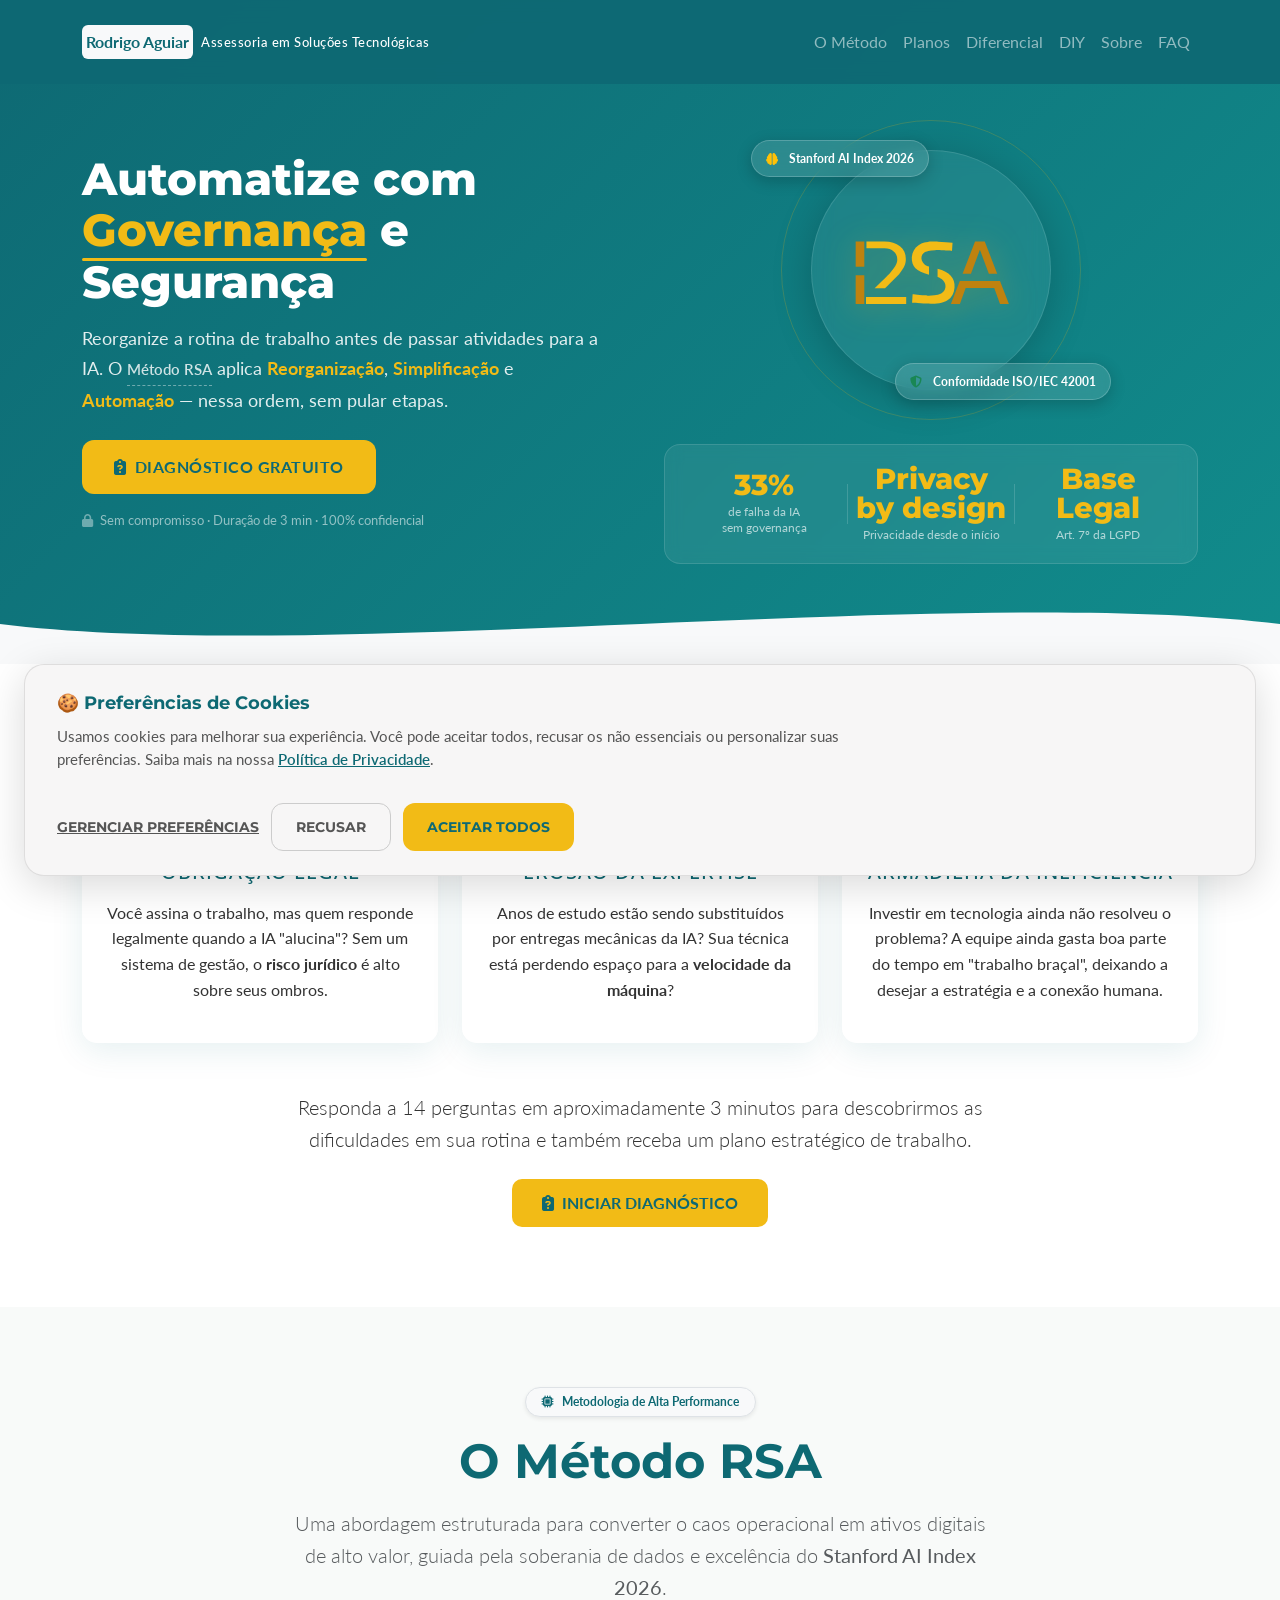
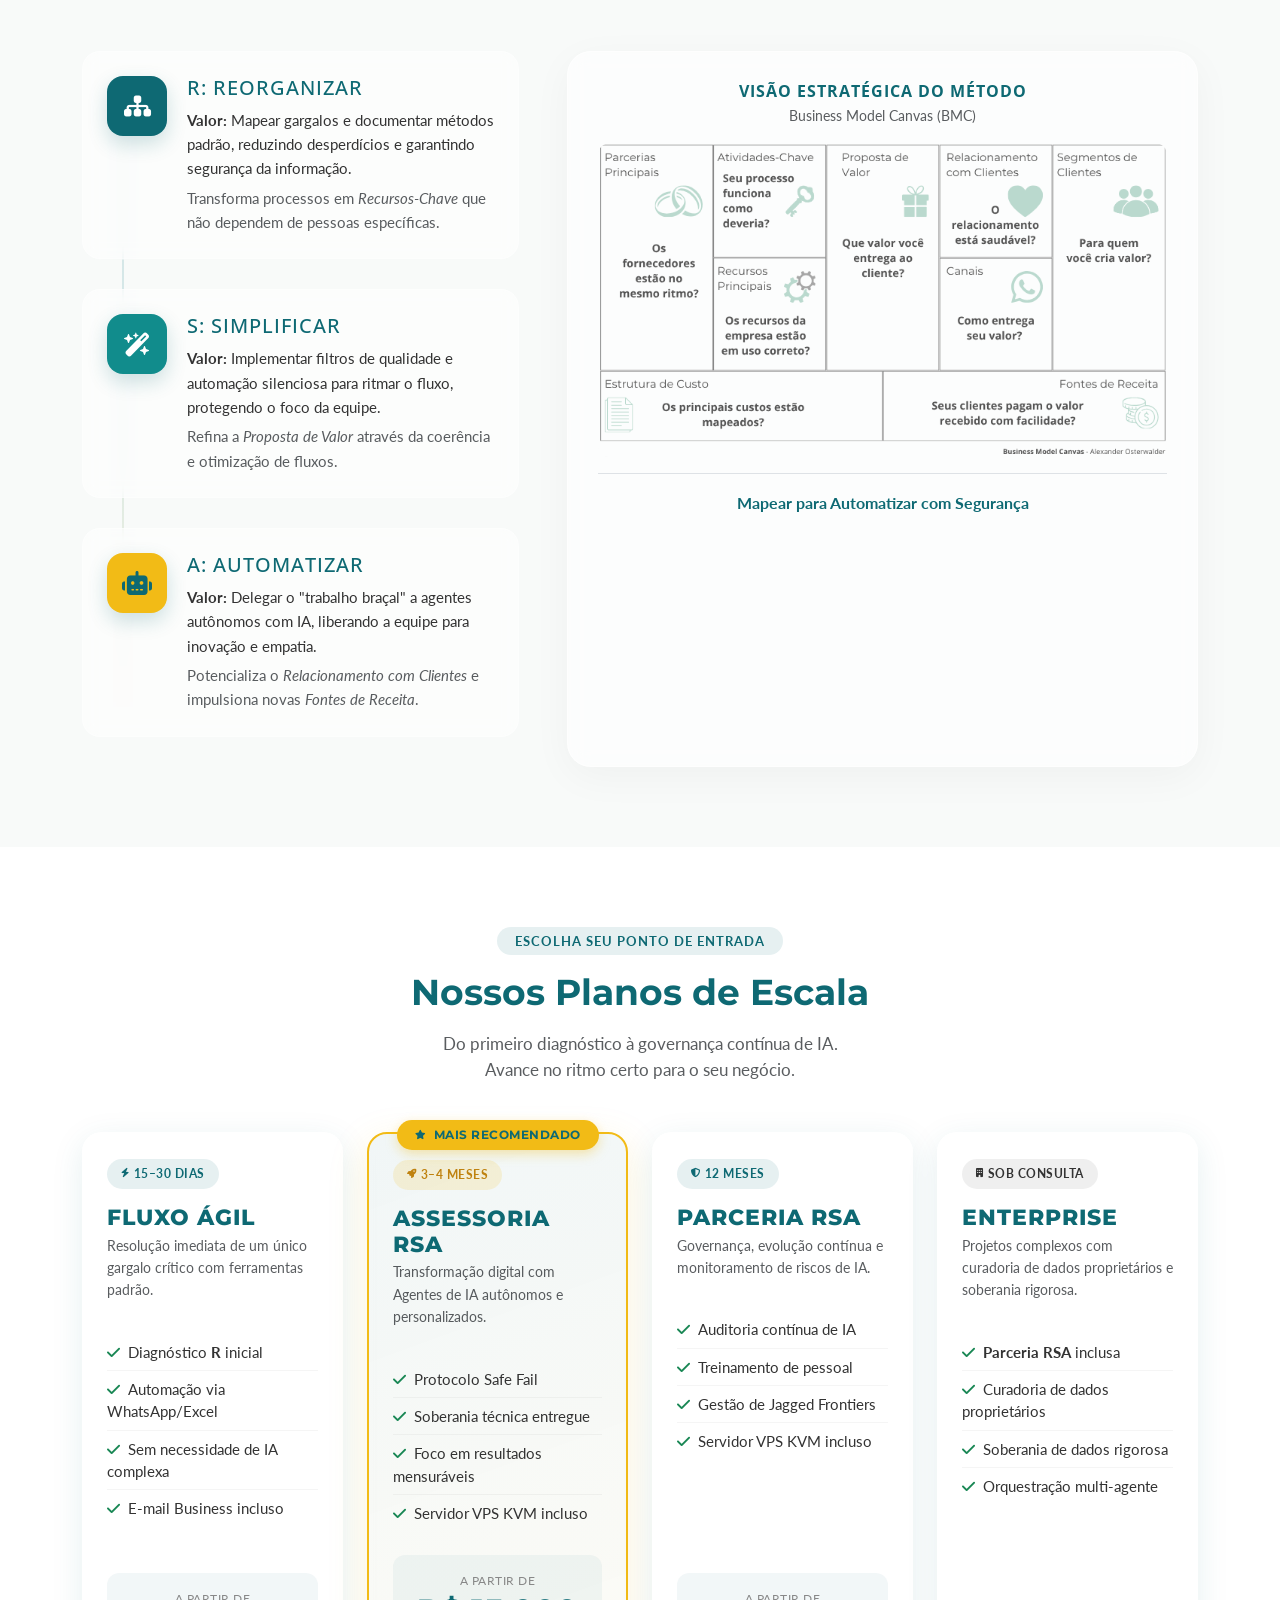
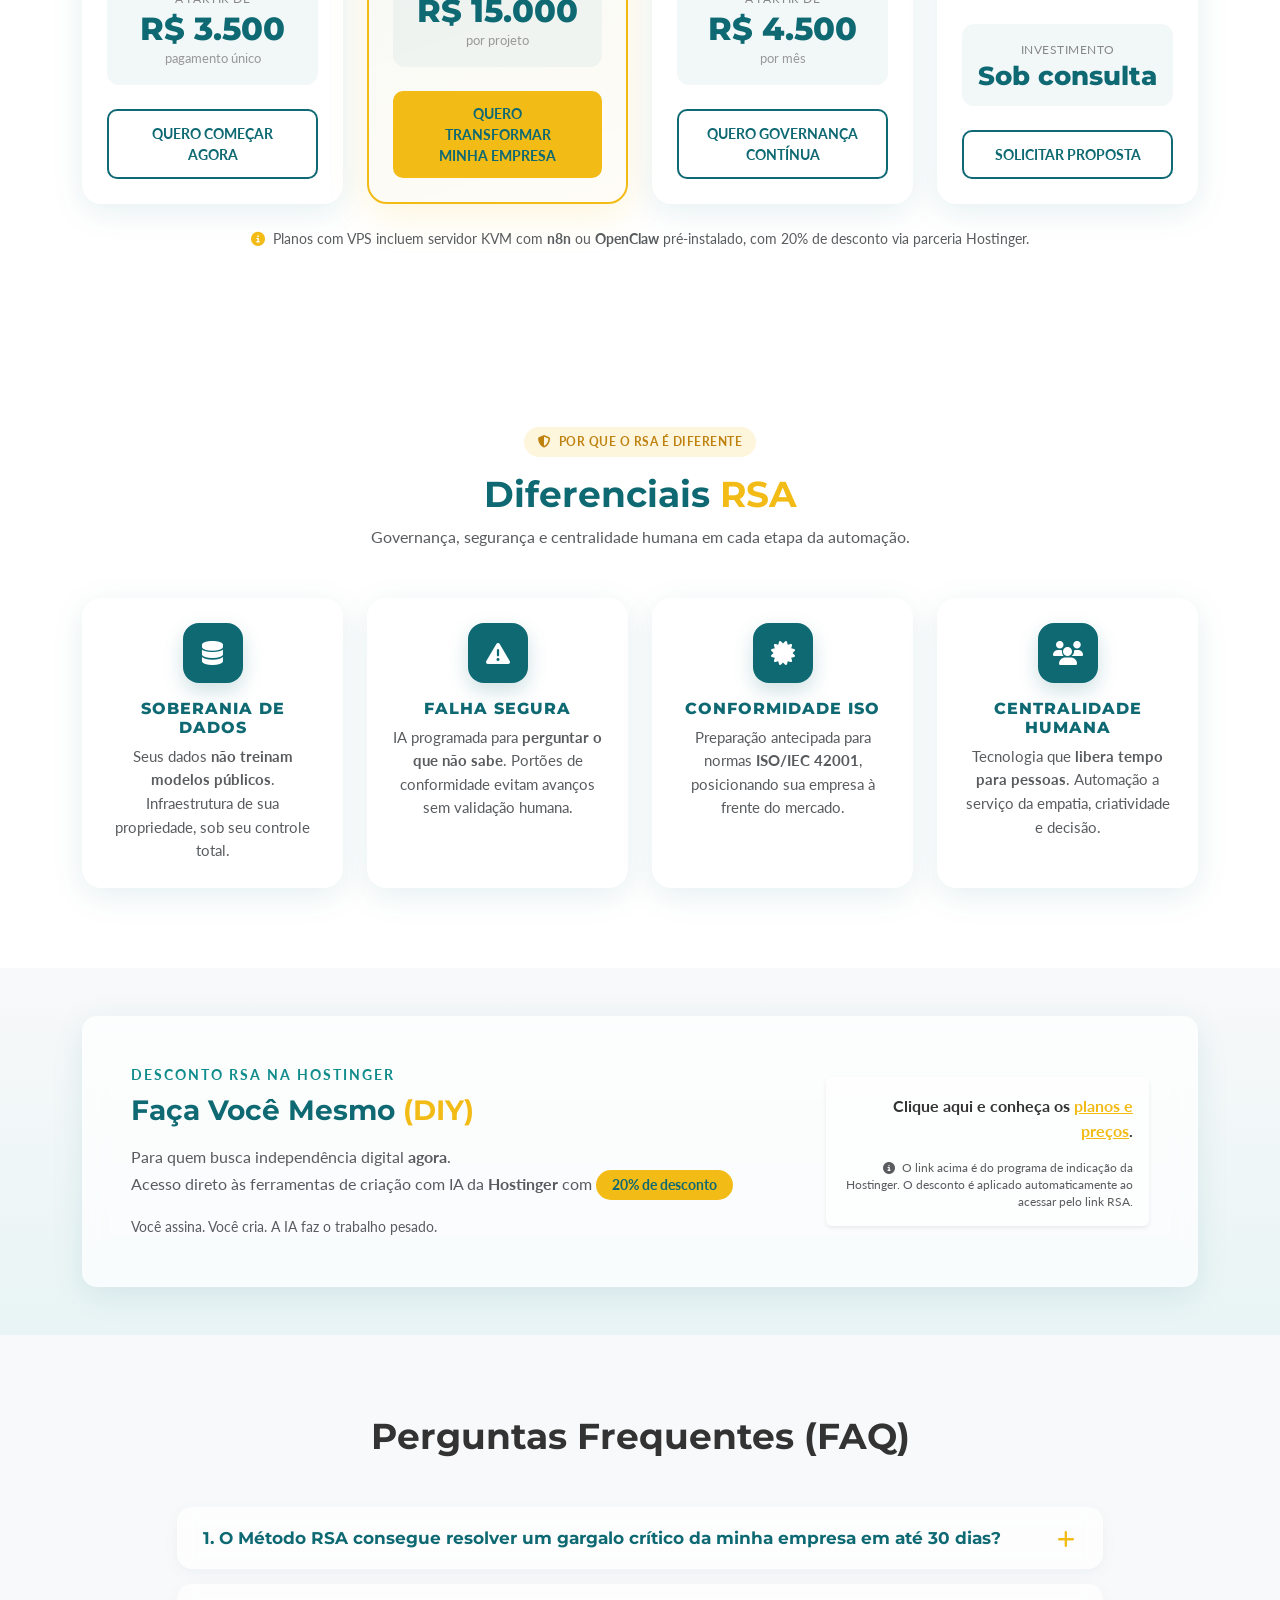
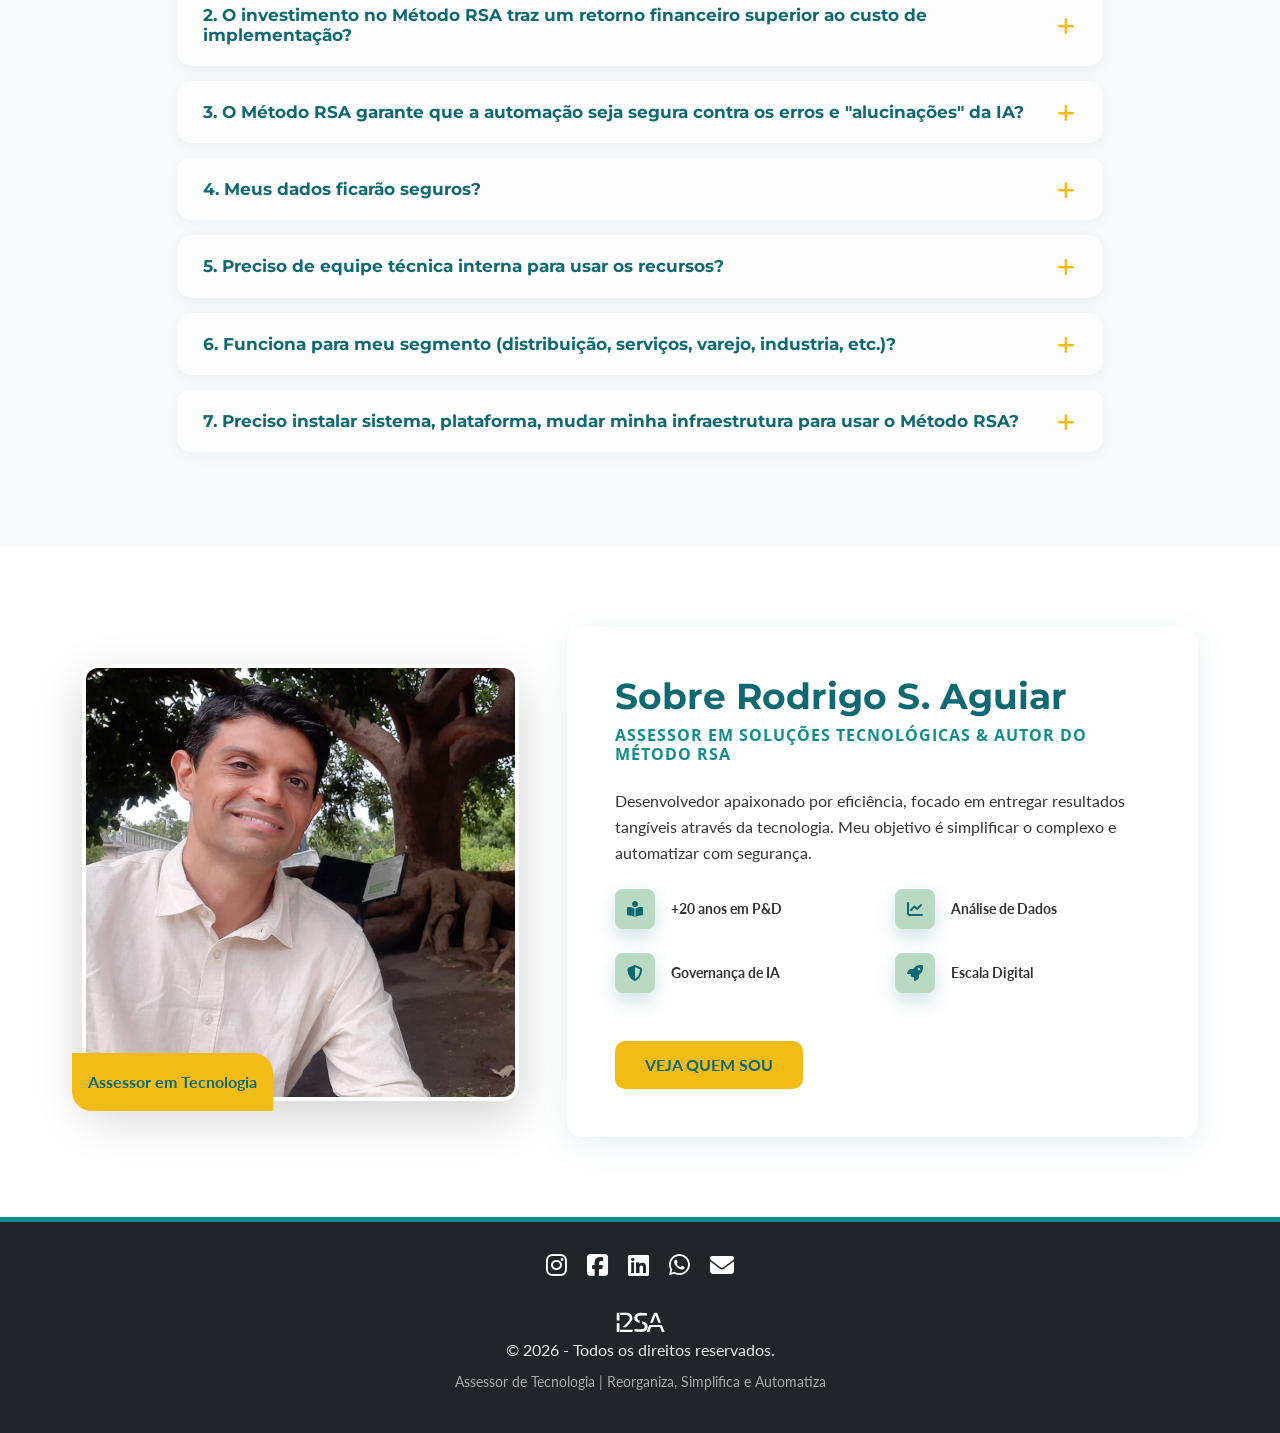
==== index.html @ d46a9b19 "feat: correção de link quebrado." ====
<!DOCTYPE html>
<html lang="pt-br">

<head>
    <!-- Custom CSS de cookies  -->
    <link rel="stylesheet" href="css/cookies.css">

    <!-- Google tag (gtag.js) -->
    <script async src="https://www.googletagmanager.com/gtag/js?id=G-6FB5DGWFDK"></script>
    <script>
        window.dataLayer = window.dataLayer || [];
        function gtag() { dataLayer.push(arguments); }

        // Inicialização do Consent Mode (Default Denied)
        gtag('consent', 'default', {
            'ad_storage': 'denied',
            'ad_user_data': 'denied',
            'ad_personalization': 'denied',
            'analytics_storage': 'denied',
            'wait_for_update': 500
        });

        gtag('js', new Date());
        gtag('config', 'G-6FB5DGWFDK');
    </script>

    <meta charset="UTF-8">
    <meta name="viewport" content="width=device-width, initial-scale=1.0">
    <title>RSA - Reorganiza, Simplifica e Automatiza</title>

    <!-- Google Fonts -->
    <link
        href="https://fonts.googleapis.com/css2?family=Montserrat:wght@700&family=Open+Sans:wght@600&family=Lato:ital,wght@0,400;0,700;1,400&display=swap"
        rel="stylesheet">

    <!-- Bootstrap 5 CSS -->
    <link href="https://cdn.jsdelivr.net/npm/bootstrap@5.3.0/dist/css/bootstrap.min.css" rel="stylesheet">

    <!-- AOS CSS -->
    <link href="https://unpkg.com/aos@2.3.1/dist/aos.css" rel="stylesheet">

    <!-- FontAwesome 6.4.2 -->
    <link rel="stylesheet" href="https://cdnjs.cloudflare.com/ajax/libs/font-awesome/6.4.2/css/all.min.css">

    <!-- Custom CSS -->
    <link rel="stylesheet" href="css/styles.css">

    <!-- Favicon -->
    <link rel="icon" type="image/png" href="assets/images/R_icon.png">

    <!-- SEO & AI Optimization -->
    <meta name="description"
        content="Método RSA: Reorganize, Simplifique e Automatize processos administrativos com IA responsável. Transformação digital para empresas com soberania de dados e conformidade ISO 42001.">
    <meta name="robots" content="index, follow">
    <meta name="googlebot" content="index, follow">
    <meta name="bingbot" content="index, follow">

    <!-- Open Graph (Compartilhamento & Redes Sociais) -->
    <meta property="og:title" content="Método RSA — Reorganiza, Simplifica e Automatiza">
    <meta property="og:description"
        content="Elimine o caos administrativo e automatize com responsabilidade. Método comprovado para transformação digital de empresas com IA.">
    <meta property="og:url" content="https://rsa.ia.br/">
    <meta property="og:type" content="website">
    <meta property="og:image" content="https://rsa.ia.br/assets/images/BMC.png">

    <!-- Dados estruturados (Schema.org) para melhor compreensão por IA -->
    <script type="application/ld+json">
        {
        "@context": "https://schema.org",
        "@type": "Service",
        "name": "Método RSA",
        "description": "Reorganize, Simplifique e Automatize processos com IA responsável",
        "provider": {
            "@type": "Person",
            "name": "Rodrigo S. Aguiar",
            "jobTitle": "Assessor em Tecnologia"
        },
        "areaServed": "BR",
        "serviceType": "Transformação Digital"
        }
</script>

</head>

<body>

    <!-- Navbar -->
    <nav class="navbar navbar-expand-lg navbar-dark navbar-glass fixed-top">
        <div class="container">
            <a class="navbar-brand fw-bold d-flex align-items-center" href="#">
                <div class="nav-brand-box bg-light p-1 rounded" style="text-align: center; color: var(--rsa-primary);">
                    Rodrigo Aguiar
                </div>
                <span class="ms-2 d-none d-sm-inline slogan-text">Assessoria em Soluções Tecnológicas</span>
            </a>
            <button class="navbar-toggler" type="button" data-bs-toggle="collapse" data-bs-target="#navbarNav">
                <span class="navbar-toggler-icon"></span>
            </button>
            <div class="collapse navbar-collapse" id="navbarNav">
                <ul class="navbar-nav ms-auto">
                    <li class="nav-item"><a class="nav-link" href="#metodo">O Método</a></li>
                    <li class="nav-item"><a class="nav-link" href="#planos">Planos</a></li>
                    <li class="nav-item"><a class="nav-link" href="#diferencial">Diferencial</a></li>
                    <li class="nav-item"><a class="nav-link" href="#diy">DIY</a></li>
                    <li class="nav-item"><a class="nav-link" href="#sobre">Sobre</a></li>
                    <li class="nav-item"><a class="nav-link" href="#faq">FAQ</a></li>
                </ul>
            </div>
        </div>
    </nav>

    <!-- ══════════════════════════════════════════════
     HERO SECTION — RSA v2.0
     Layout: Split 2 colunas | Mobile-first
     Princípio RSA: Reorganiza o fluxo visual,
     Simplifica a leitura, Automatiza a confiança
════════════════════════════════════════════════ -->
    <section class="hero-section" id="hero">
        <div class="container">
            <div class="row align-items-center g-5">

                <!-- ── Coluna ESQUERDA: Copy Principal ── -->
                <div class="col-lg-6 text-center text-lg-start">

                    <!-- Título Principal -->
                    <h1 class="hero-title mb-3" data-aos="fade-up" data-aos-delay="200">
                        Automatize com
                        <span class="hero-highlight">Governança</span>
                        e Segurança
                    </h1>

                    <!-- Subtítulo com hierarquia -->
                    <p class="hero-subtitle mb-4" data-aos="fade-up" data-aos-delay="300">
                        Reorganize a rotina de trabalho antes de passar atividades para a IA.
                        O <a href="#metodo" class="btn-hero-secondary">Método RSA</a> aplica
                        <strong>Reorganização</strong>,
                        <strong>Simplificação</strong> e
                        <strong>Automação</strong> —
                        nessa ordem, sem pular etapas.
                    </p>

                    <!-- CTA Principal + Micro-copy -->
                    <div data-aos="fade-up" data-aos-delay="400">
                        <a href="quiz.html" class="btn-rsa btn-hero-cta me-3" target="_blank" rel="noopener">
                            <i class="fa-solid fa-clipboard-question me-2"></i>
                            Diagnóstico Gratuito
                        </a>
                        <!-- Micro-copy de confiança -->
                        <p class="hero-microcopy mt-3">
                            <i class="fa-solid fa-lock me-1"></i>
                            Sem compromisso · Duração de 3 min · 100% confidencial
                        </p>
                    </div>
                </div>

                <!-- ── Coluna DIREITA: Visual + Prova Social ── -->
                <div class="col-lg-6 text-center" data-aos="zoom-in" data-aos-delay="300">

                    <!-- Logo RSA com anel decorativo -->
                    <div class="hero-visual-wrapper">
                        <div class="hero-ring-outer">
                            <div class="hero-ring-inner">
                                <img src="assets/images/RSA_dourado_FundoTransparente.svg"
                                    alt="RSA — Reorganiza, Simplifica e Automatiza" data-aos="fade-in"
                                    class="img-fluid hero-logo">
                            </div>
                        </div>

                        <!-- Selos flutuantes de confiança -->
                        <div class="hero-badge-float hero-badge-float--tl" data-aos="fade-right" data-aos-delay="500">
                            <i class="fa-solid fa-brain me-2 text-warning"></i>
                            Stanford AI Index 2026
                        </div>

                        <div class="hero-badge-float hero-badge-float--br" data-aos="fade-left" data-aos-delay="600">
                            <i class="fa-solid fa-shield-halved me-2 text-success"></i>
                            Conformidade ISO/IEC 42001
                        </div>
                    </div>

                    <!-- Estatísticas de prova social -->
                    <div class="hero-stats-row mt-4" data-aos="fade-up" data-aos-delay="550">
                        <div class="hero-stat-item">
                            <span class="hero-stat-value">33%</span>
                            <span class="hero-stat-label">de falha da IA<br>sem governança</span>
                        </div>
                        <div class="hero-stat-divider"></div>
                        <div class="hero-stat-item">
                            <span class="hero-stat-value">Privacy by design</span>
                            <span class="hero-stat-label">Privacidade desde o início</span>
                        </div>
                        <div class="hero-stat-divider"></div>
                        <div class="hero-stat-item">
                            <span class="hero-stat-value">Base Legal</span>
                            <span class="hero-stat-label">Art. 7º da LGPD</span>
                        </div>
                    </div>
                </div>

            </div><!-- /row -->
        </div><!-- /container -->

        <!-- Wave separador para próxima seção -->
        <div class="hero-wave" aria-hidden="true">
            <svg viewBox="0 0 1440 80" preserveAspectRatio="none" xmlns="http://www.w3.org/2000/svg">
                <path d="M0,40 C360,80 1080,0 1440,40 L1440,80 L0,80 Z" fill="#F8F9FA" />
            </svg>
        </div>

    </section>

    <!-- Problem Section -->
    <section class="section-padding bg-white">
        <div class="container text-center">
            <h2 class="mb-5" data-aos="fade-up">O "Caos Acelerado" está matando a produtividade</h2>

            <!-- Cards Grid -->
            <div class="row g-4 mb-5">
                <div class="col-md-4" data-aos="fade-up" data-aos-delay="100">
                    <div class="p-4 glass-card h-100">
                        <h3 class="text-rsa-primary mb-3">Obrigação Legal</h3>
                        <p>Você assina o trabalho, mas quem responde legalmente quando a IA "alucina"? Sem um sistema de
                            gestão, o <strong>risco
                                jurídico</strong> é alto sobre seus ombros.
                        </p>
                    </div>
                </div>
                <div class="col-md-4" data-aos="fade-up" data-aos-delay="200">
                    <div class="p-4 glass-card h-100">
                        <h3 class="text-rsa-primary mb-3">Erosão da Expertise</h3>
                        <p>Anos de estudo estão sendo substituídos por entregas mecânicas da
                            IA? Sua técnica está perdendo espaço para a <strong>velocidade da máquina</strong>?</p>
                    </div>
                </div>
                <div class="col-md-4" data-aos="fade-up" data-aos-delay="300">
                    <div class="p-4 glass-card h-100">
                        <h3 class="text-rsa-primary mb-3">Armadilha da Ineficiência</h3>
                        <p>Investir em tecnologia ainda não resolveu o problema? A equipe ainda gasta boa parte do tempo
                            em
                            "trabalho braçal", deixando a desejar a estratégia e a conexão humana.</p>
                    </div>
                </div>
            </div>

            <!-- CTA Section -->
            <div class="row justify-content-center mt-5" data-aos="fade-up" data-aos-delay="400">
                <div class="col-lg-8">
                    <p class="lead mb-4">Responda a 14 perguntas em aproximadamente 3 minutos para descobrirmos as
                        dificuldades em sua rotina
                        e também receba um plano estratégico de trabalho.</p>
                    <div class="text-center">
                        <a href="quiz.html" class="btn btn-rsa mt-auto">
                            <i class="fa-solid fa-clipboard-question me-2"></i>Iniciar Diagnóstico
                        </a>
                    </div>
                </div>
            </div>
        </div>
    </section>

    <!-- The Method (RSA) -->
    <section id="metodo" class="section-padding" style="background-color: #f8faf9;">
        <div class="container">
            <div class="text-center mb-5">
                <span class="badge rounded-pill bg-light text-rsa-primary border px-3 py-2 mb-3 shadow-sm"
                    data-aos="fade-down">
                    <i class="fa-solid fa-microchip me-2 text-rsa-accent"></i>Metodologia de Alta Performance
                </span>
                <h2 class="display-5 fw-bold text-rsa-primary mb-3" data-aos="fade-up">O Método RSA</h2>
                <p class="lead text-muted mx-auto" style="max-width: 700px;" data-aos="fade-up">
                    Uma abordagem estruturada para converter o caos operacional em ativos digitais de alto valor,
                    guiada pela soberania de dados e excelência do <strong>Stanford AI Index 2026</strong>.
                </p>
            </div>
            <div class="row align-items-stretch g-4 g-lg-5">
                <!-- Coluna de Texto: O Método -->
                <div class="col-lg-5" data-aos="fade-right">
                    <div class="rsa-steps-container">
                        <!-- R: Reorganizar -->
                        <div class="rsa-step-item">
                            <div class="rsa-icon-box">
                                <i class="fa-solid fa-sitemap"></i>
                            </div>
                            <div class="rsa-step-content">
                                <h3>
                                    <a href="javascript:void(0)" class="method-link" data-bs-toggle="modal"
                                        data-bs-target="#methodModal"
                                        data-bs-image="assets/images/Reorganiza_retangular_branco.png"
                                        data-bs-title="R: Reorganizar">
                                        R: Reorganizar
                                    </a>
                                </h3>
                                <p><strong>Valor:</strong> Mapear gargalos e documentar métodos padrão, reduzindo
                                    desperdícios e garantindo segurança da informação.</p>
                                <p class="small text-muted mb-0">Transforma processos em <i>Recursos-Chave</i> que não
                                    dependem de pessoas específicas.</p>
                            </div>
                        </div>

                        <!-- S: Simplificar -->
                        <div class="rsa-step-item">
                            <div class="rsa-icon-box" style="background: var(--rsa-secondary);">
                                <i class="fa-solid fa-wand-magic-sparkles"></i>
                            </div>
                            <div class="rsa-step-content">
                                <h3>
                                    <a href="javascript:void(0)" class="method-link" data-bs-toggle="modal"
                                        data-bs-target="#methodModal"
                                        data-bs-image="assets/images/Simplifica_retangular_branco.png"
                                        data-bs-title="S: Simplificar">
                                        S: Simplificar
                                    </a>
                                </h3>
                                <p><strong>Valor:</strong> Implementar filtros de qualidade e automação silenciosa para
                                    ritmar o fluxo, protegendo o foco da equipe.</p>
                                <p class="small text-muted mb-0">Refina a <i>Proposta de Valor</i> através da coerência
                                    e otimização de fluxos.</p>
                            </div>
                        </div>

                        <!-- A: Automatizar -->
                        <div class="rsa-step-item">
                            <div class="rsa-icon-box" style="background: var(--rsa-accent); color: var(--rsa-primary);">
                                <i class="fa-solid fa-robot"></i>
                            </div>
                            <div class="rsa-step-content">
                                <h3>
                                    <a href="javascript:void(0)" class="method-link" data-bs-toggle="modal"
                                        data-bs-target="#methodModal"
                                        data-bs-image="assets/images/Automatiza_retangular_branco.png"
                                        data-bs-title="A: Automatizar">
                                        A: Automatizar
                                    </a>
                                </h3>
                                <p><strong>Valor:</strong> Delegar o "trabalho braçal" a agentes autônomos com IA,
                                    liberando a equipe para inovação e empatia.</p>
                                <p class="small text-muted mb-0">Potencializa o <i>Relacionamento com Clientes</i> e
                                    impulsiona novas <i>Fontes de Receita</i>.</p>
                            </div>
                        </div>
                    </div>
                </div>

                <!-- Coluna da Imagem: BMC -->
                <div class="col-lg-7" data-aos="fade-left">
                    <div class="bmc-container">
                        <div class="text-center mb-3">
                            <h4 class="h6 fw-bold text-rsa-primary text-uppercase mb-1">Visão Estratégica do Método</h4>
                            <p class="small text-muted">Business Model Canvas (BMC)</p>
                        </div>
                        <div class="bmc-image-wrapper" data-bs-toggle="modal" data-bs-target="#bmcModal">
                            <img src="assets/images/BMC.png" alt="Business Model Canvas RSA"
                                class="bmc-image shadow-sm">
                            <div class="bmc-overlay">
                                <i class="fa-solid fa-magnifying-glass-plus"></i>
                                <span>Ver em tamanho real</span>
                            </div>
                        </div>
                        <div class="mt-3 pt-3 border-top text-center">
                            <p class="text-rsa-primary fw-bold mb-0">Mapear para Automatizar com Segurança</p>
                        </div>
                    </div>
                </div>
            </div>
        </div>
    </section>

    <!-- PLANOS DE ESCALA — RSA -->
    <section id="planos" class="section-padding bg-white">
        <div class="container">

            <!-- ── Cabeçalho da Seção ── -->
            <div class="text-center mb-5" data-aos="fade-up">
                <span class="badge text-uppercase mb-3" style="background:rgba(14,105,115,0.1);
                   color:var(--rsa-primary);
                   font-size:.8rem;letter-spacing:1px;padding:8px 18px;border-radius:30px;">
                    Escolha seu ponto de entrada
                </span>
                <h2 class="fw-bold" style="color:var(--rsa-primary);">
                    Nossos Planos de Escala
                </h2>
                <p class="text-muted mx-auto mt-3" style="max-width:560px;font-size:1.05rem;">
                    Do primeiro diagnóstico à governança contínua de IA.<br>
                    Avance no ritmo certo para o seu negócio.
                </p>
            </div>

            <!-- ── Grid de Planos ── -->
            <div class="row g-4 align-items-stretch justify-content-center">

                <!-- CARD 1: Fluxo Ágil -->
                <div class="col-12 col-md-6 col-xl-3" data-aos="fade-up" data-aos-delay="0">
                    <div class="plan-card glass-card h-100 p-4 d-flex flex-column">

                        <div class="plan-header mb-3">
                            <span class="plan-badge">
                                <i class="fa-solid fa-bolt fa-xs me-1"></i> 15–30 Dias
                            </span>
                            <h3 class="plan-name mt-3 mb-1">Fluxo Ágil</h3>
                            <p class="text-muted small">
                                Resolução imediata de um único gargalo crítico com ferramentas padrão.
                            </p>
                        </div>

                        <ul class="plan-features list-unstyled flex-grow-1 mb-4">
                            <li><i class="fa-solid fa-check text-success me-2"></i>Diagnóstico <strong>R</strong>
                                inicial</li>
                            <li><i class="fa-solid fa-check text-success me-2"></i>Automação via WhatsApp/Excel</li>
                            <li><i class="fa-solid fa-check text-success me-2"></i>Sem necessidade de IA complexa</li>
                            <li><i class="fa-solid fa-check text-success me-2"></i>E-mail Business incluso</li>
                        </ul>

                        <div class="plan-price mb-4">
                            <span class="plan-from">A partir de</span>
                            <div class="plan-value">R$ 3.500</div>
                            <span class="plan-period">pagamento único</span>
                        </div>

                        <a href="https://wa.me/5547992704018?text=Olá,%20Rodrigo!%0AGostaria%20de%20saber%20mais%20sobre%20o%20Plano%20*Fluxo*%20*Ágil*."
                            target="_blank" class="btn btn-outline-plan mt-auto">
                            Quero começar agora
                        </a>

                    </div>
                </div>

                <!-- CARD 2: Assessoria RSA — DESTAQUE -->
                <div class="col-12 col-md-6 col-xl-3" data-aos="fade-up" data-aos-delay="100">
                    <div
                        class="plan-card plan-card--featured glass-card h-100 p-4 d-flex flex-column position-relative">

                        <div class="plan-popular-badge">
                            <i class="fa-solid fa-star fa-xs me-1"></i> Mais Recomendado
                        </div>

                        <div class="plan-header mb-3">
                            <span class="plan-badge plan-badge--accent">
                                <i class="fa-solid fa-rocket fa-xs me-1"></i> 3–4 Meses
                            </span>
                            <h3 class="plan-name mt-3 mb-1">Assessoria RSA</h3>
                            <p class="text-muted small">
                                Transformação digital com Agentes de IA autônomos e personalizados.
                            </p>
                        </div>

                        <ul class="plan-features list-unstyled flex-grow-1 mb-4">
                            <li><i class="fa-solid fa-check text-success me-2"></i>Protocolo Safe Fail</li>
                            <li><i class="fa-solid fa-check text-success me-2"></i>Soberania técnica entregue</li>
                            <li><i class="fa-solid fa-check text-success me-2"></i>Foco em resultados mensuráveis</li>
                            <li><i class="fa-solid fa-check text-success me-2"></i>Servidor VPS KVM incluso</li>
                        </ul>

                        <div class="plan-price mb-4">
                            <span class="plan-from">A partir de</span>
                            <div class="plan-value">R$ 15.000</div>
                            <span class="plan-period">por projeto</span>
                        </div>

                        <a href="https://wa.me/5547992704018?text=Olá,%20Rodrigo!%0AGostaria%20de%20saber%20mais%20sobre%20o%20Plano%20*Assessoria*%20*RSA*."
                            target="_blank" class="btn btn-rsa mt-auto">
                            Quero transformar minha empresa
                        </a>

                    </div>
                </div>

                <!-- CARD 3: Parceria RSA -->
                <div class="col-12 col-md-6 col-xl-3" data-aos="fade-up" data-aos-delay="200">
                    <div class="plan-card glass-card h-100 p-4 d-flex flex-column">

                        <div class="plan-header mb-3">
                            <span class="plan-badge">
                                <i class="fa-solid fa-shield-halved fa-xs me-1"></i> 12 Meses
                            </span>
                            <h3 class="plan-name mt-3 mb-1">Parceria RSA</h3>
                            <p class="text-muted small">
                                Governança, evolução contínua e monitoramento de riscos de IA.
                            </p>
                        </div>

                        <ul class="plan-features list-unstyled flex-grow-1 mb-4">
                            <li><i class="fa-solid fa-check text-success me-2"></i>Auditoria contínua de IA</li>
                            <li><i class="fa-solid fa-check text-success me-2"></i>Treinamento de pessoal</li>
                            <li><i class="fa-solid fa-check text-success me-2"></i>Gestão de Jagged Frontiers</li>
                            <li><i class="fa-solid fa-check text-success me-2"></i>Servidor VPS KVM incluso</li>
                        </ul>

                        <div class="plan-price mb-4">
                            <span class="plan-from">A partir de</span>
                            <div class="plan-value">R$ 4.500</div>
                            <span class="plan-period">por mês</span>
                        </div>

                        <a href="https://wa.me/5547992704018?text=Olá,%20Rodrigo!%0AGostaria%20de%20saber%20mais%20sobre%20o%20Plano%20*Parceria*%20*RSA*."
                            target="_blank" class="btn btn-outline-plan mt-auto">
                            Quero governança contínua
                        </a>

                    </div>
                </div>

                <!-- CARD 4: Enterprise -->
                <div class="col-12 col-md-6 col-xl-3" data-aos="fade-up" data-aos-delay="300">
                    <div class="plan-card glass-card h-100 p-4 d-flex flex-column">

                        <div class="plan-header mb-3">
                            <span class="plan-badge plan-badge--dark">
                                <i class="fa-solid fa-building fa-xs me-1"></i> Sob Consulta
                            </span>
                            <h3 class="plan-name mt-3 mb-1">Enterprise</h3>
                            <p class="text-muted small">
                                Projetos complexos com curadoria de dados proprietários e soberania rigorosa.
                            </p>
                        </div>

                        <ul class="plan-features list-unstyled flex-grow-1 mb-4">
                            <li><i class="fa-solid fa-check text-success me-2"></i><strong>Parceria RSA</strong> inclusa
                            </li>
                            <li><i class="fa-solid fa-check text-success me-2"></i>Curadoria de dados proprietários</li>
                            <li><i class="fa-solid fa-check text-success me-2"></i>Soberania de dados rigorosa</li>
                            <li><i class="fa-solid fa-check text-success me-2"></i>Orquestração multi-agente</li>
                        </ul>

                        <div class="plan-price mb-4">
                            <span class="plan-from">Investimento</span>
                            <div class="plan-value" style="font-size:1.6rem;">Sob consulta</div>
                        </div>

                        <a href="https://wa.me/5547992704018?text=Olá,%20Rodrigo!%0AGostaria%20de%20saber%20mais%20sobre%20o%20Plano%20*Enterprise*."
                            target="_blank" class="btn btn-outline-plan mt-auto">
                            Solicitar proposta
                        </a>

                    </div>
                </div>

            </div><!-- /row -->

            <!-- ── Nota de rodapé contextualizada ── -->
            <p class="text-center text-muted small mt-4" data-aos="fade-up">
                <i class="fa-solid fa-circle-info me-1" style="color:var(--rsa-accent);"></i>
                Planos com VPS incluem servidor KVM com <strong>n8n</strong> ou
                <strong>OpenClaw</strong> pré-instalado, com 20% de desconto via parceria Hostinger.
            </p>

        </div>
    </section>

    <!-- Differential -->
    <section id="diferencial" class="section-padding bg-white">
        <div class="container">

            <!-- Cabeçalho da seção -->
            <div class="text-center mb-5" data-aos="fade-up">
                <span class="plan-badge plan-badge--accent mb-3 d-inline-flex">
                    <i class="fas fa-shield-halved me-2"></i>
                    Por que o RSA é diferente
                </span>
                <h2 class="text-rsa-primary">Diferenciais <span class="letter">RSA</span></h2>
                <p class="text-muted mx-auto" style="max-width:560px; font-size:1rem;">
                    Governança, segurança e centralidade humana em cada etapa da automação.
                </p>
            </div>

            <!-- Grid de cards -->
            <div class="row g-4 justify-content-center">

                <!-- Card 1: Soberania de Dados -->
                <div class="col-12 col-sm-6 col-lg-3" data-aos="fade-up" data-aos-delay="0">
                    <div class="plan-card glass-card h-100 p-4 text-center">
                        <div class="rsa-icon-box mx-auto mb-3">
                            <i class="fas fa-database"></i>
                        </div>
                        <h3 class="plan-name fs-6 mb-2">Soberania de Dados</h3>
                        <p class="text-muted mb-0" style="font-size:.92rem; line-height:1.6;">
                            Seus dados <strong>não treinam modelos públicos</strong>.
                            Infraestrutura de sua propriedade, sob seu controle total.
                        </p>
                    </div>
                </div>

                <!-- Card 2: Falha Segura -->
                <div class="col-12 col-sm-6 col-lg-3" data-aos="fade-up" data-aos-delay="100">
                    <div class="plan-card glass-card h-100 p-4 text-center">
                        <div class="rsa-icon-box mx-auto mb-3">
                            <i class="fas fa-triangle-exclamation"></i>
                        </div>
                        <h3 class="plan-name fs-6 mb-2">Falha Segura</h3>
                        <p class="text-muted mb-0" style="font-size:.92rem; line-height:1.6;">
                            IA programada para <strong>perguntar o que não sabe</strong>.
                            Portões de conformidade evitam avanços sem validação humana.
                        </p>
                    </div>
                </div>

                <!-- Card 3: Conformidade ISO -->
                <div class="col-12 col-sm-6 col-lg-3" data-aos="fade-up" data-aos-delay="200">
                    <div class="plan-card glass-card h-100 p-4 text-center">
                        <div class="rsa-icon-box mx-auto mb-3">
                            <i class="fas fa-certificate"></i>
                        </div>
                        <h3 class="plan-name fs-6 mb-2">
                            Conformidade ISO
                        </h3>
                        <p class="text-muted mb-0" style="font-size:.92rem; line-height:1.6;">
                            Preparação antecipada para normas <strong>ISO/IEC 42001</strong>,
                            posicionando sua empresa à frente do mercado.
                        </p>
                    </div>
                </div>

                <!-- Card 4: Centralidade Humana -->
                <div class="col-12 col-sm-6 col-lg-3" data-aos="fade-up" data-aos-delay="300">
                    <div class="plan-card glass-card h-100 p-4 text-center">
                        <div class="rsa-icon-box mx-auto mb-3">
                            <i class="fas fa-users"></i>
                        </div>
                        <h3 class="plan-name fs-6 mb-2">Centralidade Humana</h3>
                        <p class="text-muted mb-0" style="font-size:.92rem; line-height:1.6;">
                            Tecnologia que <strong>libera tempo para pessoas</strong>.
                            Automação a serviço da empatia, criatividade e decisão.
                        </p>
                    </div>
                </div>

            </div><!-- /row -->
        </div><!-- /container -->
    </section>

    <!-- SEÇÃO: DIY Hostinger — Compacta -->
    <section id="diy" class="py-5" style="background: linear-gradient(180deg, #f8f9fa 0%, #e8f4f5 100%);">
        <div class="container">
            <div class="glass-card p-4 p-lg-5" data-aos="fade-up">
                <div class="row align-items-center g-4">
                    <!-- Texto e Proposta -->
                    <div class="col-lg-8">
                        <p class="text-uppercase fw-bold mb-2"
                            style="color: var(--rsa-secondary); letter-spacing: 2px; font-size: 0.85rem;">
                            Desconto RSA na Hostinger
                        </p>
                        <h2 class="fw-bold h3 mb-3" style="color: var(--rsa-primary);">Faça Você Mesmo <span
                                class="letter">(DIY)</span></h2>
                        <p class="text-muted mb-3">
                            Para quem busca independência digital <strong>agora</strong>.<br>
                            Acesso direto às ferramentas de criação com IA da <strong>Hostinger</strong> com
                            <span class="badge px-3 py-2 rounded-pill"
                                style="background: var(--rsa-accent); color: var(--rsa-primary); font-size: 0.9rem;">20%
                                de
                                desconto</span>
                        </p>
                        <p class="text-muted small mb-0">Você assina. Você cria. A IA faz o trabalho pesado.</p>
                    </div>

                    <!-- CTA e Info -->
                    <div class="col-lg-4 text-center text-lg-end border-start-lg">
                        <div class="p-3 rounded bg-white bg-opacity-50 shadow-sm d-inline-block w-100">
                            <p class="mb-3 fw-bold">Clique aqui e conheça os <a href="parceria.html"
                                    style="color: var(--rsa-accent); text-decoration: underline;">planos e preços</a>.
                            </p>
                            <p class="text-muted extra-small mb-0" style="font-size: 0.75rem; line-height: 1.4;">
                                <i class="fa-solid fa-circle-info me-1"></i>
                                O link acima é do programa de indicação da Hostinger. O desconto é aplicado
                                automaticamente ao acessar pelo link RSA.
                            </p>
                        </div>
                    </div>
                </div>
            </div>
        </div>
    </section>

    <!-- FAQ Section -->
    <section id="faq" class="section-padding bg-light">
        <div class="container">
            <div class="row justify-content-center">
                <div class="col-lg-10">
                    <h2 class="text-center mb-5" data-aos="fade-up">Perguntas Frequentes (FAQ)</h2>
                    <div class="accordion" id="accordionRSA">

                        <!-- Pergunta 1 -->
                        <div class="accordion-item" data-aos="fade-up" data-aos-delay="100">
                            <h2 class="accordion-header" id="headingOne">
                                <button class="accordion-button collapsed" type="button" data-bs-toggle="collapse"
                                    data-bs-target="#collapseOne" aria-expanded="false" aria-controls="collapseOne">
                                    1. O Método RSA consegue resolver um gargalo crítico da minha empresa em até 30
                                    dias?
                                </button>
                            </h2>
                            <div id="collapseOne" class="accordion-collapse collapse" aria-labelledby="headingOne"
                                data-bs-parent="#accordionRSA">
                                <div class="accordion-body">
                                    Sim. Através do plano <strong>Fluxo Ágil</strong>, o foco inicial é a etapa de
                                    <strong>Reorganizar</strong>, onde mapeamos um processo ineficiente e implementamos
                                    uma solução padrão em até um mês, garantindo que o conhecimento saia da "cabeça das
                                    pessoas" e se torne um método replicável imediatamente.
                                </div>
                            </div>
                        </div>

                        <!-- Pergunta 2 -->
                        <div class="accordion-item" data-aos="fade-up" data-aos-delay="200">
                            <h2 class="accordion-header" id="headingTwo">
                                <button class="accordion-button collapsed" type="button" data-bs-toggle="collapse"
                                    data-bs-target="#collapseTwo" aria-expanded="false" aria-controls="collapseTwo">
                                    2. O investimento no Método RSA traz um retorno financeiro superior ao custo de
                                    implementação?
                                </button>
                            </h2>
                            <div id="collapseTwo" class="accordion-collapse collapse" aria-labelledby="headingTwo"
                                data-bs-parent="#accordionRSA">
                                <div class="accordion-body">
                                    Sim. Estudos mostram que o investimento em <strong>treinamento</strong> e
                                    <strong>governança</strong> de IA
                                    potencializa os resultados, gerando ganhos de produtividade de 5,9 pontos
                                    percentuais para cada 1% investido.
                                    Além disso, a automação de tarefas administrativas libera sua equipe para focar em
                                    atividades como atendimento humanizado, vendas e inovação.
                                </div>
                            </div>
                        </div>

                        <!-- Pergunta 3 -->
                        <div class="accordion-item" data-aos="fade-up" data-aos-delay="300">
                            <h2 class="accordion-header" id="headingThree">
                                <button class="accordion-button collapsed" type="button" data-bs-toggle="collapse"
                                    data-bs-target="#collapseThree" aria-expanded="false" aria-controls="collapseThree">
                                    3. O Método RSA garante que a automação seja segura contra os erros e "alucinações"
                                    da IA?
                                </button>
                            </h2>
                            <div id="collapseThree" class="accordion-collapse collapse" aria-labelledby="headingThree"
                                data-bs-parent="#accordionRSA">
                                <div class="accordion-body">
                                    Sim. Como agentes de IA ainda falham em cerca de 33% das tentativas em tarefas
                                    reais, o método não entrega automações sem supervisão. Nós implementamos
                                    <strong>Portões de Conformidade</strong> e protocolos de <strong>Falha
                                        Segura</strong>,
                                    que funcionam como filtros de qualidade para garantir que o trabalho só avance se
                                    estiver correto,
                                    mantendo o controle soberano nas mãos do ser humano.
                                </div>
                            </div>
                        </div>

                        <!-- Pergunta 4 -->
                        <div class="accordion-item" data-aos="fade-up" data-aos-delay="400">
                            <h2 class="accordion-header" id="headingFour">
                                <button class="accordion-button collapsed" type="button" data-bs-toggle="collapse"
                                    data-bs-target="#collapseFour" aria-expanded="false" aria-controls="collapseFour">
                                    4. Meus dados ficarão seguros?
                                </button>
                            </h2>
                            <div id="collapseFour" class="accordion-collapse collapse" aria-labelledby="headingFour"
                                data-bs-parent="#accordionRSA">
                                <div class="accordion-body">
                                    Sim. Seus dados não treinam modelos públicos e toda a infraestrutura é de sua
                                    propriedade.
                                    O <strong>Método RSA</strong> prioriza a soberania técnica e a segurança da
                                    informação.
                                </div>
                            </div>
                        </div>

                        <!-- Pergunta 5 -->
                        <div class="accordion-item" data-aos="fade-up" data-aos-delay="500">
                            <h2 class="accordion-header" id="headingFive">
                                <button class="accordion-button collapsed" type="button" data-bs-toggle="collapse"
                                    data-bs-target="#collapseFive" aria-expanded="false" aria-controls="collapseFive">
                                    5. Preciso de equipe técnica interna para usar os recursos?
                                </button>
                            </h2>
                            <div id="collapseFive" class="accordion-collapse collapse" aria-labelledby="headingFive"
                                data-bs-parent="#accordionRSA">
                                <div class="accordion-body">
                                    Não. A aplicação da tecnologia estará dentro do que sua equipe já domina. Caso ainda
                                    queira treinamento e acompanhamento, temos o plano de <strong>Parceria RSA</strong>
                                    para garantir a evolução contínua e a gestão de riscos de IA.
                                </div>
                            </div>
                        </div>

                        <!-- Pergunta 6 -->
                        <div class="accordion-item" data-aos="fade-up" data-aos-delay="600">
                            <h2 class="accordion-header" id="headingSix">
                                <button class="accordion-button collapsed" type="button" data-bs-toggle="collapse"
                                    data-bs-target="#collapseSix" aria-expanded="false" aria-controls="collapseSix">
                                    6. Funciona para meu segmento (distribuição, serviços, varejo, industria, etc.)?
                                </button>
                            </h2>
                            <div id="collapseSix" class="accordion-collapse collapse" aria-labelledby="headingSix"
                                data-bs-parent="#accordionRSA">
                                <div class="accordion-body">
                                    Sim. O método é aplicável a qualquer segmento, pois o foco é a transformação dos
                                    processos internos e a implementação de automações que liberam tempo para atividades
                                    de maior valor, independentemente do setor de atuação.
                                </div>
                            </div>
                        </div>

                        <!-- Pergunta 7 -->
                        <div class="accordion-item" data-aos="fade-up" data-aos-delay="700">
                            <h2 class="accordion-header" id="headingSeven">
                                <button class="accordion-button collapsed" type="button" data-bs-toggle="collapse"
                                    data-bs-target="#collapseSeven" aria-expanded="false" aria-controls="collapseSeven">
                                    7. Preciso instalar sistema, plataforma, mudar minha infraestrutura para usar o
                                    Método RSA?
                                </button>
                            </h2>
                            <div id="collapseSeven" class="accordion-collapse collapse" aria-labelledby="headingSeven"
                                data-bs-parent="#accordionRSA">
                                <div class="accordion-body">
                                    Não. O método começa pela etapa <strong>Reorganizar</strong>. Não é necessário
                                    instalar nada novo, apenas mapear e documentar o processo atual. Com o avanço para
                                    as etapas de <strong>Simplificar</strong> e <strong>Automatizar</strong>, buscamos
                                    implementar soluções dentro do que sua equipe já domina, sem exigir mudanças
                                    drásticas na infraestrutura. Caso você queira evoluir para automações mais
                                    avançadas, podemos avaliar a necessidade de novas ferramentas, mas o foco é sempre a
                                    simplicidade e a adaptação ao seu ambiente atual.
                                </div>
                            </div>
                        </div>

                    </div>
                </div>
            </div>
        </div>
    </section>

    <!-- Who I am Section -->
    <section id="sobre" class="section-padding bg-white">
        <div class="container">
            <div class="row align-items-center g-5">
                <div class="col-lg-5" data-aos="fade-right">
                    <div class="position-relative">
                        <img src="assets/images/Rodrigo_Chile.png" alt="Rodrigo Aguiar"
                            class="img-fluid rounded-4 shadow-lg border border-white border-4">
                        <div class="position-absolute bottom-0 start-0 bg-rsa-accent p-3 rounded-tr-4 d-none d-sm-block"
                            style="background: var(--rsa-accent); border-radius: 0 20px 0 20px; transform: translate(-10px, 10px);">
                            <span class="fw-bold text-rsa-primary">Assessor em Tecnologia</span>
                        </div>
                    </div>
                </div>
                <div class="col-lg-7" data-aos="fade-left">
                    <div class="p-4 p-md-5 glass-card border-0">
                        <h2 class="text-rsa-primary mb-2">Sobre Rodrigo S. Aguiar</h2>
                        <h4 class="h6 text-rsa-secondary text-uppercase mb-4 fw-bold">Assessor em Soluções Tecnológicas
                            &
                            Autor do Método RSA</h4>

                        <p class="mb-4">Desenvolvedor apaixonado por eficiência, focado em entregar resultados tangíveis
                            através da tecnologia. Meu objetivo é simplificar o complexo e automatizar com segurança.
                        </p>

                        <div class="row g-4 mb-5">
                            <div class="col-md-6">
                                <div class="d-flex align-items-center gap-3">
                                    <div class="rsa-icon-box small-icon-box" style="background: var(--rsa-support);">
                                        <i class="fa-solid fa-book-open-reader text-rsa-primary"></i>
                                    </div>
                                    <span class="fw-bold small">+20 anos em P&D</span>
                                </div>
                            </div>
                            <div class="col-md-6">
                                <div class="d-flex align-items-center gap-3">
                                    <div class="rsa-icon-box small-icon-box" style="background: var(--rsa-support);">
                                        <i class="fa-solid fa-chart-line text-rsa-primary"></i>
                                    </div>
                                    <span class="fw-bold small">Análise de Dados</span>
                                </div>
                            </div>
                            <div class="col-md-6">
                                <div class="d-flex align-items-center gap-3">
                                    <div class="rsa-icon-box small-icon-box" style="background: var(--rsa-support);">
                                        <i class="fa-solid fa-shield-halved text-rsa-primary"></i>
                                    </div>
                                    <span class="fw-bold small">Governança de IA</span>
                                </div>
                            </div>
                            <div class="col-md-6">
                                <div class="d-flex align-items-center gap-3">
                                    <div class="rsa-icon-box small-icon-box" style="background: var(--rsa-support);">
                                        <i class="fa-solid fa-rocket text-rsa-primary"></i>
                                    </div>
                                    <span class="fw-bold small">Escala Digital</span>
                                </div>
                            </div>
                        </div>

                        <div class="d-flex flex-wrap gap-3 align-items-center">
                            <a href="https://raguiar.eng.br/" target="_blank" class="btn btn-rsa">
                                Veja quem sou
                            </a>
                        </div>
                    </div>
                </div>
            </div>
        </div>
    </section>


    <!-- Footer -->
    <footer class="py-4 bg-dark text-white text-center">
        <div class="container">
            <div class="footer__socials mb-4">
                <a href="https://www.instagram.com/rsaguiarbr/" target="_blank" title="Instagram" class="mx-2">
                    <i class="fa-brands fa-instagram"></i>
                </a>
                <a href="https://www.facebook.com/raguiar.eng/" target="_blank" title="Facebook" class="mx-2">
                    <i class="fa-brands fa-square-facebook"></i>
                </a>
                <a href="https://linkedin.com/in/rsouzaaguiar/" target="_blank" title="LinkedIn" class="mx-2">
                    <i class="fa-brands fa-linkedin"></i>
                </a>
                <a href="https://wa.me/5547992704018?text=Olá%20Rodrigo.%20Entro%20em%20contato%20através%20do%20seu%20site."
                    target="_blank" title="WhatsApp" class="mx-2">
                    <i class="fa-brands fa-whatsapp"></i>
                </a>
                <a href="mailto:raguiar.eng@gmail.com?subject=Contato%20pelo%20site" title="E-mail" class="mx-2">
                    <i class="fa-solid fa-envelope"></i>
                </a>
            </div>

            <img src="assets/images/RSA_branco_fundoTransparente.svg" alt="RSA" width="50">
            <p class="mb-0">© 2026 - Todos os direitos reservados.</p>
            <p class="small text-muted mt-2">Assessor de Tecnologia | Reorganiza, Simplifica e Automatiza</p>
        </div>
    </footer>

    <!-- Modal for BMC Image -->
    <div class="modal fade" id="bmcModal" tabindex="-1" aria-labelledby="bmcModalLabel" aria-hidden="true">
        <div class="modal-dialog modal-xl modal-dialog-centered">
            <div class="modal-content border-0 shadow-lg">
                <div class="modal-header border-0 pb-0">
                    <button type="button" class="btn-close" data-bs-dismiss="modal" aria-label="Close"></button>
                </div>
                <div class="modal-body p-4 text-center">
                    <img src="assets/images/BMC.png" alt="Business Model Canvas Original" class="img-fluid rounded"
                        style="background: white;">
                </div>
                <div class="modal-footer border-0 pt-0 justify-content-center">
                    <p class="small text-muted">Modelo de Negócio (RSA) - Clique fora para fechar</p>
                </div>
            </div>
        </div>
    </div>

    <!-- Modal for Method Images -->
    <div class="modal fade" id="methodModal" tabindex="-1" aria-labelledby="methodModalLabel" aria-hidden="true">
        <div class="modal-dialog modal-lg modal-dialog-centered">
            <div class="modal-content border-0 shadow-lg">
                <div class="modal-header border-0 pb-0">
                    <h5 class="modal-title fw-bold text-rsa-primary" id="methodModalLabel">Título</h5>
                    <button type="button" class="btn-close" data-bs-dismiss="modal" aria-label="Close"></button>
                </div>
                <div class="modal-body p-4 text-center">
                    <img src="" alt="RSA Method" class="img-fluid rounded shadow-sm" id="methodModalImage"
                        style="background: white;">
                </div>
            </div>
        </div>
    </div>


    <!-- Banner principal -->
    <div id="cookie-banner" class="cookie-banner">
        <div class="cookie-text">
            <strong>🍪 Preferências de Cookies</strong>
            <p>
                Usamos cookies para melhorar sua experiência. Você pode aceitar todos,
                recusar os não essenciais ou personalizar suas preferências.
                Saiba mais na nossa <a href="politica-de-privacidade.html">Política de Privacidade</a>.
            </p>
        </div>
        <div class="cookie-buttons">
            <button id="btn-manage">Gerenciar preferências</button>
            <button id="btn-reject">Recusar</button>
            <button id="btn-accept">Aceitar todos</button>
        </div>
    </div>

    <!-- Modal de preferências -->
    <div id="cookie-modal-overlay" class="modal-overlay hidden">
        <div class="cookie-modal">
            <h2>Gerenciar preferências de cookies</h2>
            <p class="modal-desc">
                Escolha quais categorias de cookies você deseja permitir.
                Os cookies essenciais não podem ser desativados pois são necessários para o funcionamento do site.
            </p>

            <div class="cookie-option">
                <div class="option-info">
                    <span class="option-title">Essenciais</span>
                    <span class="option-desc">Necessários para o funcionamento básico do site. Sempre ativos.</span>
                </div>
                <label class="toggle disabled">
                    <input type="checkbox" checked disabled>
                    <span class="slider"></span>
                </label>
            </div>

            <div class="cookie-option">
                <div class="option-info">
                    <span class="option-title">Funcionais</span>
                    <span class="option-desc">Permitem funcionalidades extras como chat ao vivo e preferências
                        salvas.</span>
                </div>
                <label class="toggle">
                    <input type="checkbox" id="pref-functional">
                    <span class="slider"></span>
                </label>
            </div>

            <div class="cookie-option">
                <div class="option-info">
                    <span class="option-title">Analíticos</span>
                    <span class="option-desc">Nos ajudam a entender como os visitantes interagem com o site (ex: Google
                        Analytics).</span>
                </div>
                <label class="toggle">
                    <input type="checkbox" id="pref-analytics">
                    <span class="slider"></span>
                </label>
            </div>

            <div class="cookie-option">
                <div class="option-info">
                    <span class="option-title">Marketing</span>
                    <span class="option-desc">Usados para exibir anúncios relevantes com base no seu perfil de
                        navegação.</span>
                </div>
                <label class="toggle">
                    <input type="checkbox" id="pref-marketing">
                    <span class="slider"></span>
                </label>
            </div>

            <div class="modal-actions">
                <button id="btn-reject-all">Recusar todos</button>
                <button id="btn-save">Salvar preferências</button>
                <button id="btn-accept-all">Aceitar todos</button>
            </div>
        </div>
    </div>


    <!-- Scripts -->
    <script src="https://cdn.jsdelivr.net/npm/bootstrap@5.3.0/dist/js/bootstrap.bundle.min.js"></script>
    <script src="https://unpkg.com/aos@2.3.1/dist/aos.js"></script>
    <script src="js/scripts.js"></script>
    <script src="js/cookies.js"></script>
</body>

</html>
---- css/cookies.css ----
/* ── RSA Cookie Consent Styles ── */

:root {
    /* Repetindo as variáveis principais para garantir escopo ou referência */
    --rsa-primary: #0E6973;
    --rsa-secondary: #118C8C;
    --rsa-accent: #F2BB16;
    --rsa-bg-dark: #121212;
    --rsa-glass-dark: rgba(14, 105, 115, 0.95);
    --rsa-glass-light: rgba(255, 255, 255, 0.98);
}

/* ── Banner Principal ── */
.cookie-banner {
    position: fixed;
    bottom: 24px;
    left: 24px;
    right: 24px;
    background: #f7f6f6;
    color: #333;
    padding: 24px 32px;
    display: flex;
    align-items: center;
    justify-content: space-between;
    gap: 32px;
    z-index: 9999;
    border-radius: 20px;
    border: 1px solid rgba(0, 0, 0, 0.1);
    box-shadow: 0 10px 40px rgba(0, 0, 0, 0.15);
    flex-wrap: wrap;
    animation: slideUp 0.5s cubic-bezier(0.4, 0, 0.2, 1);
}

@keyframes slideUp {
    from { transform: translateY(100px); opacity: 0; }
    to { transform: translateY(0); opacity: 1; }
}

.cookie-text strong {
    font-family: 'Montserrat', sans-serif;
    font-size: 1.1rem;
    display: block;
    margin-bottom: 8px;
    color: var(--rsa-primary);
}

.cookie-text p {
    margin: 0;
    color: #555;
    max-width: 800px;
    font-size: 0.95rem;
    line-height: 1.5;
}

.cookie-text a {
    color: var(--rsa-primary);
    text-decoration: underline;
    font-weight: 600;
}

.cookie-text a:hover {
    color: var(--rsa-secondary);
}

.cookie-buttons {
    display: flex;
    gap: 12px;
    flex-shrink: 0;
    flex-wrap: wrap;
}

.cookie-buttons button {
    padding: 12px 24px;
    border-radius: 12px;
    border: none;
    cursor: pointer;
    font-size: 14px;
    font-weight: 700;
    transition: all 0.3s ease;
    font-family: 'Montserrat', sans-serif;
    text-transform: uppercase;
}

#btn-accept {
    background: var(--rsa-accent);
    color: var(--rsa-primary);
}

#btn-accept:hover {
    background: var(--rsa-primary);
    color: #fff;
    transform: translateY(-2px);
}

#btn-reject {
    background: transparent;
    color: #555;
    border: 1px solid #ccc;
}

#btn-reject:hover {
    background: #e0e0e0;
    color: #333;
}

#btn-manage {
    background: transparent;
    color: #555;
    text-decoration: underline;
    padding: 12px 0;
    border: none;
}

#btn-manage:hover {
    color: var(--rsa-primary);
}

/* ── Modal de Preferências ── */
.modal-overlay {
    position: fixed;
    inset: 0;
    background: rgba(0, 0, 0, 0.8);
    z-index: 10000;
    display: flex;
    align-items: center;
    justify-content: center;
    padding: 20px;
    backdrop-filter: blur(8px);
}

.cookie-modal {
    background: var(--rsa-glass-light);
    color: var(--rsa-text);
    border-radius: 24px;
    padding: 40px;
    max-width: 600px;
    width: 100%;
    box-shadow: 0 20px 60px rgba(0, 0, 0, 0.3);
    max-height: 90vh;
    overflow-y: auto;
}

.cookie-modal h2 {
    margin: 0 0 12px;
    font-size: 24px;
    color: var(--rsa-primary);
    font-family: 'Montserrat', sans-serif;
}

.modal-desc {
    font-size: 0.95rem;
    color: #555;
    margin: 0 0 32px;
    line-height: 1.6;
}

/* ── Opções de Cookies ── */
.cookie-option {
    display: flex;
    align-items: center;
    justify-content: space-between;
    padding: 20px 0;
    border-top: 1px solid rgba(0, 0, 0, 0.05);
    gap: 24px;
}

.option-info {
    display: flex;
    flex-direction: column;
    gap: 4px;
}

.option-title {
    font-weight: 700;
    font-size: 1rem;
    color: var(--rsa-primary);
    font-family: 'Montserrat', sans-serif;
}

.option-desc {
    font-size: 0.85rem;
    color: #666;
}

/* ── Toggle Switch Custom ── */
.toggle {
    position: relative;
    display: inline-block;
    width: 52px;
    height: 28px;
    flex-shrink: 0;
    cursor: pointer;
}

.toggle.disabled {
    cursor: not-allowed;
    opacity: 0.5;
}

.toggle input {
    opacity: 0;
    width: 0;
    height: 0;
}

.slider {
    position: absolute;
    inset: 0;
    background: #e0e0e0;
    border-radius: 28px;
    transition: all 0.3s cubic-bezier(0.4, 0, 0.2, 1);
}

.slider::before {
    content: '';
    position: absolute;
    height: 20px;
    width: 20px;
    left: 4px;
    bottom: 4px;
    background: #fff;
    border-radius: 50%;
    transition: all 0.3s cubic-bezier(0.4, 0, 0.2, 1);
    box-shadow: 0 2px 4px rgba(0, 0, 0, 0.1);
}

.toggle input:checked + .slider {
    background: var(--rsa-secondary);
}

.toggle input:checked + .slider::before {
    transform: translateX(24px);
}

/* ── Ações do Modal ── */
.modal-actions {
    display: flex;
    justify-content: flex-end;
    gap: 12px;
    margin-top: 40px;
    flex-wrap: wrap;
    border-top: 1px solid rgba(0, 0, 0, 0.05);
    padding-top: 24px;
}

.modal-actions button {
    padding: 12px 24px;
    border-radius: 12px;
    border: none;
    cursor: pointer;
    font-size: 13px;
    font-weight: 700;
    transition: all 0.3s ease;
    font-family: 'Montserrat', sans-serif;
    text-transform: uppercase;
}

#btn-accept-all {
    background: var(--rsa-secondary);
    color: #fff;
}

#btn-accept-all:hover {
    background: var(--rsa-primary);
    transform: translateY(-2px);
}

#btn-save {
    background: var(--rsa-accent);
    color: var(--rsa-primary);
}

#btn-save:hover {
    background: var(--rsa-contrast);
    color: #fff;
    transform: translateY(-2px);
}

#btn-reject-all {
    background: transparent;
    color: #777;
    border: 1px solid #ccc;
}

#btn-reject-all:hover {
    background: #f5f5f5;
    color: #333;
}

/* ── Responsividade ── */
@media (max-width: 768px) {
    .cookie-banner {
        bottom: 0;
        left: 0;
        right: 0;
        border-radius: 20px 20px 0 0;
        padding: 24px;
        flex-direction: column;
        align-items: stretch;
        gap: 20px;
    }

    .cookie-buttons {
        width: 100%;
        flex-direction: column;
        gap: 12px;
    }

    .cookie-buttons button {
        width: 100%;
        flex: none;
        padding: 14px 10px;
    }

    .cookie-modal {
        padding: 24px;
    }

    .modal-actions {
        flex-direction: column;
    }

    .modal-actions button {
        width: 100%;
    }
}

/* ── Utilitários ── */
.hidden {
    display: none !important;
}
---- css/styles.css ----
/* Design System RSA */
:root {
    --rsa-primary: #0E6973;
    /* Teal Profundo */
    --rsa-secondary: #118C8C;
    /* Cyan Energético */
    --rsa-support: #BAD9C3;
    /* Verde Pálido */
    --rsa-accent: #F2BB16;
    /* Amarelo Vibrante */
    --rsa-contrast: #BF820F;
    /* Bronze */
    --rsa-text: #333333;
    /* Cinza Escuro */
    --rsa-bg-light: #F8F9FA;
    --rsa-glass: rgba(255, 255, 255, 0.7);
    --rsa-transition: all 0.3s cubic-bezier(0.4, 0, 0.2, 1);
}

body {
    font-family: 'Lato', sans-serif;
    color: var(--rsa-text);
    background-color: var(--rsa-bg-light);
    line-height: 1.6;
}

.letter {
    color: #F2BB16;
    font-weight: bold;
    border: 0px solid #BF820F;
    border-radius: 20%;
    /* padding: 2px; */
}

h1,
h2,
.h1,
.h2 {
    font-family: 'Montserrat', sans-serif;
    font-weight: 700;
}

h1 {
    font-size: 42px;
}

h2 {
    font-size: 36px;
}

h3,
h4,
.section-header {
    font-family: 'Open Sans', sans-serif;
    font-size: 20px;
    text-transform: uppercase;
    letter-spacing: 1px;
}

.text-italic {
    font-family: 'Lato', sans-serif;
    font-style: italic;
}

/* Glassmorphism Classes */
.glass-card {
    background: var(--rsa-glass);
    backdrop-filter: blur(10px);
    -webkit-backdrop-filter: blur(10px);
    border: 1px solid rgba(255, 255, 255, 0.3);
    border-radius: 15px;
    box-shadow: 0 8px 32px 0 rgba(14, 105, 115, 0.1);
}

.navbar-glass {
    background: rgba(14, 105, 115, 0.92);
    backdrop-filter: blur(10px);
    -webkit-backdrop-filter: blur(10px);
    transition: var(--rsa-transition);
}

.navbar-brand {
    transition: var(--rsa-transition);
}

.nav-brand-box {
    font-size: 1rem;
    white-space: nowrap;
    transition: var(--rsa-transition);
}

.slogan-text {
    font-size: 0.8rem;
    font-weight: 500;
    letter-spacing: 0.5px;
}

/* Navbar Toggle Customization */
.navbar-toggler {
    border: none;
    padding: 8px;
    transition: var(--rsa-transition);
}

.navbar-toggler:focus {
    box-shadow: none;
    outline: none;
}

/* Mobile Menu Styles */
@media (max-width: 991.98px) {
    .navbar-collapse {
        background: rgba(14, 105, 115, 0.98);
        margin: 15px -15px 0 -15px;
        padding: 20px;
        border-radius: 0 0 20px 20px;
        box-shadow: 0 15px 30px rgba(0, 0, 0, 0.2);
        backdrop-filter: blur(15px);
        -webkit-backdrop-filter: blur(15px);
    }

    .navbar-nav {
        text-align: center;
    }

    .navbar-nav .nav-link {
        padding: 12px 0;
        font-size: 1.1rem;
        border-bottom: 1px solid rgba(255, 255, 255, 0.05);
    }

    .navbar-nav .nav-item:last-child .nav-link {
        border-bottom: none;
    }
}

@media (max-width: 575.98px) {
    .nav-brand-box {
        font-size: 0.9rem;
        padding: 4px 8px !important;
    }

    .navbar-brand {
        margin-right: 0;
    }
}

/* Custom Buttons */
.btn-rsa {
    background: var(--rsa-accent);
    color: var(--rsa-primary);
    font-weight: 700;
    border: none;
    border-radius: 10px;
    padding: 12px 30px;
    transition: transform 0.2s, box-shadow 0.2s;
    text-transform: uppercase;
}

.btn-rsa:hover {
    transform: translateY(-3px);
    box-shadow: 0 5px 15px rgba(242, 187, 22, 0.4);
    background: var(--rsa-contrast);
    color: white;
}

/* Hero Section */
.hero-section {
    padding: 120px 0 80px;
    background: linear-gradient(135deg, var(--rsa-primary) 0%, var(--rsa-secondary) 100%);
    color: white;
}

.hero-placeholder {
    width: 100%;
    min-height: 300px;
    background: rgba(255, 255, 255, 0.1);
    border: 2px dashed rgba(255, 255, 255, 0.3);
    display: flex;
    align-items: center;
    justify-content: center;
    border-radius: 20px;
}

/* AI Summary Box */
.ai-summary-box {
    display: flex;
    align-items: center;
    gap: 15px;
    margin-bottom: 30px;
    padding: 10px 20px;
    background: rgba(255, 255, 255, 0.08);
    border-radius: 10px;
    width: fit-content;
    border: 1px solid rgba(255, 255, 255, 0.15);
    backdrop-filter: blur(8px);
    -webkit-backdrop-filter: blur(8px);
    animation: fadeIn 1s ease-out;
}

.ai-summary-label {
    font-size: 0.85rem;
    font-weight: 600;
    color: rgba(255, 255, 255, 0.9);
    letter-spacing: 0.5px;
    text-transform: uppercase;
    margin: 0;
}

.ai-btn-group {
    display: flex;
    gap: 15px;
    flex-wrap: wrap;
    justify-content: center;
}

.ai-btn {
    color: var(--rsa-accent);
    transition: var(--rsa-transition);
    display: flex;
    align-items: center;
    justify-content: center;
    text-decoration: none;
    opacity: 0.85;
}

.ai-btn:hover {
    color: white;
    opacity: 1;
    transform: scale(1.15);
}

.ai-btn svg {
    width: 32px;
    height: 32px;
}

@keyframes fadeIn {
    from {
        opacity: 0;
        transform: translateY(10px);
    }

    to {
        opacity: 1;
        transform: translateY(0);
    }
}

/* Utility */
.section-padding {
    padding: 80px 0;
}

.text-rsa-primary {
    color: var(--rsa-primary);
}

.text-rsa-secondary {
    color: var(--rsa-secondary);
}

/* RSA Method Steps */
.rsa-steps-container {
    position: relative;
    padding-left: 0;
}

.rsa-steps-container::before {
    content: '';
    position: absolute;
    left: 40px;
    top: 30px;
    bottom: 30px;
    width: 2px;
    background: linear-gradient(to bottom, var(--rsa-primary), var(--rsa-secondary), var(--rsa-accent));
    opacity: 0.15;
    z-index: 1;
}

@media (max-width: 575.98px) {
    .rsa-steps-container::before {
        left: 30px;
    }
}

.rsa-step-item {
    display: flex;
    gap: 20px;
    margin-bottom: 30px;
    transition: all 0.4s cubic-bezier(0.165, 0.84, 0.44, 1);
    padding: 24px;
    border-radius: 18px;
    background: rgba(255, 255, 255, 0.5);
    backdrop-filter: blur(8px);
    -webkit-backdrop-filter: blur(8px);
    border: 1px solid rgba(255, 255, 255, 0.4);
    position: relative;
    z-index: 2;
}

.rsa-step-item:hover {
    background: #ffffff;
    transform: translateX(12px) translateY(-5px);
    box-shadow: 0 20px 40px rgba(14, 105, 115, 0.12);
    border-color: rgba(14, 105, 115, 0.1);
}

.rsa-icon-box {
    flex-shrink: 0;
    width: 60px;
    height: 60px;
    background: var(--rsa-primary);
    color: white;
    display: flex;
    align-items: center;
    justify-content: center;
    border-radius: 16px;
    font-size: 24px;
    box-shadow: 0 8px 20px rgba(14, 105, 115, 0.2);
    transition: all 0.3s ease;
}

.rsa-step-item:hover .rsa-icon-box {
    transform: scale(1.1) rotate(5deg);
    box-shadow: 0 12px 25px rgba(14, 105, 115, 0.3);
}

.small-icon-box {
    width: 40px !important;
    height: 40px !important;
    font-size: 1rem !important;
    border-radius: 8px !important;
}

.rsa-step-content h3 {
    margin-bottom: 8px;
    font-size: 1.25rem;
    color: var(--rsa-primary);
    display: flex;
    align-items: center;
}

.rsa-step-content p {
    margin-bottom: 5px;
    font-size: 0.95rem;
}

.method-link {
    text-decoration: none;
    color: inherit;
    transition: var(--rsa-transition);
    cursor: pointer;
    position: relative;
    display: inline-block;
}

.method-link::after {
    content: '';
    position: absolute;
    width: 0;
    height: 2px;
    bottom: -2px;
    left: 0;
    background-color: var(--rsa-accent);
    transition: var(--rsa-transition);
}

.method-link:hover {
    color: var(--rsa-secondary);
}

.method-link:hover::after {
    width: 100%;
}

.bmc-container {
    background: rgba(255, 255, 255, 0.6);
    backdrop-filter: blur(10px);
    -webkit-backdrop-filter: blur(10px);
    padding: 30px;
    border-radius: 24px;
    border: 1px solid rgba(255, 255, 255, 0.5);
    box-shadow: 0 10px 40px rgba(0, 0, 0, 0.04);
    transition: all 0.4s ease;
    height: 100%;
}

.bmc-container:hover {
    transform: translateY(-8px);
    box-shadow: 0 20px 60px rgba(14, 105, 115, 0.1);
    border-color: rgba(14, 105, 115, 0.1);
}

.bmc-image {
    width: 100%;
    height: auto;
    object-fit: contain;
    border-radius: 10px;
}

.bmc-image-wrapper {
    position: relative;
    cursor: pointer;
    overflow: hidden;
    border-radius: 12px;
}

.bmc-overlay {
    position: absolute;
    top: 0;
    left: 0;
    width: 100%;
    height: 100%;
    background: rgba(14, 105, 115, 0.4);
    display: flex;
    flex-direction: column;
    align-items: center;
    justify-content: center;
    color: white;
    opacity: 0;
    transition: var(--rsa-transition);
    backdrop-filter: blur(2px);
}

.bmc-image-wrapper:hover .bmc-overlay {
    opacity: 1;
}

.bmc-overlay i {
    font-size: 2rem;
    margin-bottom: 10px;
    transform: translateY(20px);
    transition: var(--rsa-transition);
}

.bmc-image-wrapper:hover .bmc-overlay i {
    transform: translateY(0);
}

.bmc-overlay span {
    font-weight: 600;
    text-transform: uppercase;
    font-size: 0.8rem;
    letter-spacing: 1px;
}


/* ---------- Balão de informação -----------*/
/* Container que envolve a palavra e o botão */
.tooltip-container {
    position: relative;
    display: inline-block;
    cursor: default;
}

/* O pequeno botão de interrogação */
.tooltip-btn {
    background-color: #007bff;
    color: white;
    border: none;
    border-radius: 50%;
    width: 16px;
    height: 16px;
    font-size: 10px;
    cursor: pointer;
    position: absolute;
    top: -10px;
    /* Ajusta a altura (sobrescrito) */
    right: -5px;
    /* Posiciona à direita da palavra */
    display: flex;
    align-items: center;
    justify-content: center;
}

/* O balão informativo (escondido por padrão) */
.tooltip-text {
    visibility: hidden;
    width: 160px;
    background-color: #333;
    color: #fff;
    text-align: center;
    border-radius: 6px;
    padding: 8px;
    position: absolute;
    z-index: 1;
    bottom: 125%;
    /* Aparece acima da palavra */
    left: 50%;
    margin-left: -80px;
    /* Centraliza o balão */
    opacity: 0;
    transition: opacity 0.3s;
    font-size: 14px;
    line-height: 1.4;
}

/* Accordion RSA (FAQ) */
.accordion-item {
    background: var(--rsa-glass) !important;
    backdrop-filter: blur(10px);
    -webkit-backdrop-filter: blur(10px);
    border: 1px solid rgba(255, 255, 255, 0.3) !important;
    margin-bottom: 15px;
    border-radius: 15px !important;
    overflow: hidden;
    box-shadow: 0 4px 15px rgba(14, 105, 115, 0.05);
    transition: var(--rsa-transition);
}

.accordion-item:hover {
    transform: translateY(-2px);
    box-shadow: 0 8px 25px rgba(14, 105, 115, 0.1);
}

.accordion-header {
    margin-bottom: 0;
}

.accordion-button {
    font-family: 'Montserrat', sans-serif;
    font-weight: 700;
    font-size: 1.05rem;
    color: var(--rsa-primary) !important;
    background: transparent !important;
    padding: 20px 25px;
    box-shadow: none !important;
}

.accordion-button:not(.collapsed) {
    color: var(--rsa-primary) !important;
    border-bottom: 1px solid rgba(14, 105, 115, 0.1);
}

.accordion-button::after {
    content: "\f067";
    font-family: "Font Awesome 6 Free";
    font-weight: 900;
    background-image: none;
    transform: none;
    transition: all 0.3s ease;
    color: var(--rsa-accent);
    font-size: 1.2rem;
}

.accordion-button:not(.collapsed)::after {
    content: "\f068";
    color: var(--rsa-primary);
    transform: rotate(180deg);
}

.accordion-body {
    font-size: 1rem;
    color: var(--rsa-text);
    padding: 20px 25px 25px;
    line-height: 1.7;
}

.accordion-body strong {
    color: var(--rsa-primary);
}

/* Seta do balão */
.tooltip-text::after {
    content: "";
    position: absolute;
    top: 100%;
    left: 50%;
    margin-left: -5px;
    border-width: 5px;
    border-style: solid;
    border-color: #333 transparent transparent transparent;
}

/* Footer Styling */
footer {
    background-color: var(--rsa-primary) !important;
    padding: 60px 0 30px;
    border-top: 5px solid var(--rsa-secondary);
}

footer p {
    color: rgba(255, 255, 255, 0.9);
}

footer .footer__socials a {
    color: #ffffff;
    font-size: 24px;
    transition: all 0.3s ease;
    display: inline-block;
}

footer .footer__socials a:hover {
    color: var(--rsa-accent);
    transform: scale(1.2);
}

footer .small.text-muted {
    color: rgba(255, 255, 255, 0.6) !important;
}

/* Mostrar o balão ao clicar (focus) ou passar o mouse */
.tooltip-btn:focus+.tooltip-text,
.tooltip-container:hover .tooltip-text {
    visibility: visible;
    opacity: 1;
}

/* ════════════════════════════════════════
   PLAN CARDS — Seção de Planos RSA
════════════════════════════════════════ */
.plan-card {
    border-radius: 20px;
    transition: var(--rsa-transition);
}

.plan-card:hover {
    transform: translateY(-8px);
    box-shadow: 0 20px 50px rgba(14, 105, 115, 0.15);
}

/* Card destaque */
.plan-card--featured {
    border: 2px solid var(--rsa-accent) !important;
    background: linear-gradient(160deg,
            rgba(14, 105, 115, 0.06) 0%,
            rgba(242, 187, 22, 0.04) 100%) !important;
    box-shadow: 0 12px 40px rgba(242, 187, 22, 0.15);
}

.plan-card--featured:hover {
    box-shadow: 0 20px 60px rgba(242, 187, 22, 0.25);
}

/* Badge "Mais Escolhido" */
.plan-popular-badge {
    position: absolute;
    top: -14px;
    left: 50%;
    transform: translateX(-50%);
    background: var(--rsa-accent);
    color: var(--rsa-primary);
    font-family: 'Montserrat', sans-serif;
    font-weight: 700;
    font-size: .78rem;
    padding: 5px 18px;
    border-radius: 20px;
    white-space: nowrap;
    letter-spacing: .5px;
    text-transform: uppercase;
    box-shadow: 0 4px 12px rgba(242, 187, 22, 0.35);
}

/* Badge de prazo */
.plan-badge {
    display: inline-flex;
    align-items: center;
    background: rgba(14, 105, 115, 0.1);
    color: var(--rsa-primary);
    font-size: .78rem;
    font-weight: 700;
    padding: 5px 14px;
    border-radius: 20px;
    text-transform: uppercase;
    letter-spacing: .5px;
}

.plan-badge--accent {
    background: rgba(242, 187, 22, 0.15);
    color: var(--rsa-contrast);
}

.plan-badge--dark {
    background: rgba(51, 51, 51, 0.08);
    color: var(--rsa-text);
}

/* Nome do plano */
.plan-name {
    font-family: 'Montserrat', sans-serif;
    font-size: 1.35rem;
    font-weight: 800;
    color: var(--rsa-primary);
}

/* Lista de features */
.plan-features li {
    padding: 7px 0;
    font-size: .93rem;
    border-bottom: 1px solid rgba(0, 0, 0, .04);
    line-height: 1.5;
}

.plan-features li:last-child {
    border-bottom: none;
}

/* Bloco de preço */
.plan-price {
    text-align: center;
    padding: 16px;
    background: rgba(14, 105, 115, 0.05);
    border-radius: 12px;
}

.plan-from {
    display: block;
    font-size: .78rem;
    color: #888;
    text-transform: uppercase;
    letter-spacing: .5px;
    margin-bottom: 2px;
}

.plan-value {
    font-family: 'Montserrat', sans-serif;
    font-size: 2rem;
    font-weight: 800;
    color: var(--rsa-primary);
    line-height: 1.1;
}

.plan-period {
    display: block;
    font-size: .8rem;
    color: #999;
    margin-top: 2px;
}

/* Botão outline para planos secundários */
.btn-outline-plan {
    display: block;
    text-align: center;
    background: transparent;
    color: var(--rsa-primary);
    font-weight: 700;
    border: 2px solid var(--rsa-primary);
    border-radius: 10px;
    padding: 12px 20px;
    font-size: .88rem;
    text-transform: uppercase;
    text-decoration: none;
    transition: var(--rsa-transition);
}

.btn-outline-plan:hover {
    background: var(--rsa-primary);
    color: #fff;
    transform: translateY(-2px);
    box-shadow: 0 6px 18px rgba(14, 105, 115, 0.25);
}

/* Ajuste do btn-rsa para ocupar largura total */
.plan-card .btn-rsa {
    display: block;
    text-align: center;
    font-size: .88rem;
}

/* ══════════════════════════════════════════════
   HERO SECTION v2.0 — RSA
   Princípio: Split layout | Visual hierarchy
   Mobile-first obrigatório
════════════════════════════════════════════════ */

/* ── Badge de Autoridade ── */
.hero-badge {
    display: inline-flex;
    align-items: center;
    background: rgba(242, 187, 22, 0.15);
    border: 1px solid rgba(242, 187, 22, 0.4);
    color: var(--rsa-accent);
    padding: 8px 18px;
    border-radius: 30px;
    font-size: 0.82rem;
    font-weight: 700;
    letter-spacing: 0.5px;
    text-transform: uppercase;
}

/* ── Título principal ── */
.hero-title {
    font-family: 'Montserrat', sans-serif;
    font-size: 2.8rem;
    font-weight: 800;
    color: #ffffff;
    line-height: 1.15;
}

.hero-highlight {
    color: var(--rsa-accent);
    position: relative;
    display: inline-block;
}

/* Sublinhado animado na palavra destacada */
.hero-highlight::after {
    content: '';
    position: absolute;
    bottom: -4px;
    left: 0;
    width: 100%;
    height: 3px;
    background: var(--rsa-accent);
    border-radius: 2px;
    animation: underline-grow 0.8s 0.8s ease-out both;
}

@keyframes underline-grow {
    from {
        transform: scaleX(0);
        transform-origin: left;
    }

    to {
        transform: scaleX(1);
        transform-origin: left;
    }
}

/* ── Subtítulo ── */
.hero-subtitle {
    font-size: 1.1rem;
    color: rgba(255, 255, 255, 0.88);
    line-height: 1.7;
    max-width: 520px;
}

.hero-subtitle strong {
    color: var(--rsa-accent);
    font-weight: 700;
}

/* ── CTA Principal ── */
.btn-hero-cta {
    display: inline-flex;
    align-items: center;
    padding: 14px 32px;
    font-size: 1rem;
    font-weight: 700;
    border-radius: 12px;
    text-decoration: none;
    text-transform: uppercase;
    letter-spacing: 0.5px;
    transition: var(--rsa-transition);
    background: var(--rsa-accent);
    color: var(--rsa-primary);
}

.btn-hero-cta:hover {
    background: #fff;
    color: var(--rsa-primary);
    transform: translateY(-3px);
    box-shadow: 0 8px 24px rgba(242, 187, 22, 0.45);
}

/* ── CTA Secundário ── */
.btn-hero-secondary {
    display: inline-flex;
    align-items: center;
    color: rgba(255, 255, 255, 0.8);
    font-size: 0.95rem;
    font-weight: 600;
    text-decoration: none;
    transition: var(--rsa-transition);
    border-bottom: 1px dashed rgba(255, 255, 255, 0.4);
    padding-bottom: 2px;
}

.btn-hero-secondary:hover {
    color: var(--rsa-accent);
    border-bottom-color: var(--rsa-accent);
}

/* ── Micro-copy ── */
.hero-microcopy {
    font-size: 0.8rem;
    color: rgba(255, 255, 255, 0.55);
    margin-bottom: 0;
}

.hero-microcopy i {
    color: rgba(255, 255, 255, 0.4);
}

/* ══════════════════════════════════════════════
   VISUAL WRAPPER — Logo + Rings + Badges flutuantes
════════════════════════════════════════════════ */
.hero-visual-wrapper {
    position: relative;
    display: inline-block;
}

/* Anel externo decorativo estático */
.hero-ring-outer {
    width: 300px;
    height: 300px;
    border-radius: 50%;
    border: 1px solid rgba(242, 187, 22, 0.2);
    display: flex;
    align-items: center;
    justify-content: center;
    margin: 0 auto;
    position: relative;
    transition: var(--rsa-transition);
}

/* Anel interno estático com glassmorphism */
.hero-ring-inner {
    width: 240px;
    height: 240px;
    border-radius: 50%;
    background: rgba(255, 255, 255, 0.06);
    backdrop-filter: blur(10px);
    -webkit-backdrop-filter: blur(10px);
    border: 1px solid rgba(255, 255, 255, 0.12);
    display: flex;
    align-items: center;
    justify-content: center;
    box-shadow: 0 8px 40px rgba(0, 0, 0, 0.2);
}

.hero-logo {
    width: 160px;
    height: auto;
    filter: drop-shadow(0 4px 16px rgba(242, 187, 22, 0.3));
    transition: var(--rsa-transition);
}

/* Hover — Efeito de ênfase no círculo amarelo ao interagir com o logo */
.hero-visual-wrapper:hover .hero-ring-outer {
    border-color: rgba(242, 187, 22, 0.6);
    box-shadow: 0 0 30px rgba(242, 187, 22, 0.15);
}

.hero-visual-wrapper:hover .hero-logo {
    transform: scale(1.05);
    filter: drop-shadow(0 8px 24px rgba(242, 187, 22, 0.5));
}


/* ── Selos flutuantes ── */
.hero-badge-float {
    position: absolute;
    background: rgba(255, 255, 255, 0.12);
    backdrop-filter: blur(8px);
    -webkit-backdrop-filter: blur(8px);
    border: 1px solid rgba(255, 255, 255, 0.2);
    color: #fff;
    font-size: 0.75rem;
    font-weight: 700;
    padding: 8px 14px;
    border-radius: 20px;
    white-space: nowrap;
    box-shadow: 0 4px 16px rgba(0, 0, 0, 0.2);
}

.hero-badge-float--tl {
    top: 20px;
    left: -30px;
}

.hero-badge-float--br {
    bottom: 20px;
    right: -30px;
}

/* ══════════════════════════════════════════════
   ESTATÍSTICAS — Prova Social
════════════════════════════════════════════════ */
.hero-stats-row {
    display: flex;
    align-items: center;
    justify-content: center;
    gap: 0;
    background: rgba(255, 255, 255, 0.07);
    border: 1px solid rgba(255, 255, 255, 0.12);
    border-radius: 16px;
    padding: 20px 24px;
    backdrop-filter: blur(8px);
    -webkit-backdrop-filter: blur(8px);
}

.hero-stat-item {
    display: flex;
    flex-direction: column;
    align-items: center;
    flex: 1;
    gap: 4px;
}

.hero-stat-value {
    font-family: 'Montserrat', sans-serif;
    font-size: 1.8rem;
    font-weight: 800;
    color: var(--rsa-accent);
    line-height: 1;
}

.hero-stat-label {
    font-size: 0.72rem;
    color: rgba(255, 255, 255, 0.65);
    text-align: center;
    line-height: 1.4;
}

.hero-stat-divider {
    width: 1px;
    height: 40px;
    background: rgba(255, 255, 255, 0.15);
    flex-shrink: 0;
    margin: 0 8px;
}

/* ══════════════════════════════════════════════
   WAVE SEPARADOR
════════════════════════════════════════════════ */
.hero-wave {
    position: absolute;
    bottom: 0;
    left: 0;
    right: 0;
    line-height: 0;
}

.hero-wave svg {
    display: block;
    width: 100%;
    height: 80px;
}

/* Ajuste de padding-bottom para não cortar a wave */
.hero-section {
    padding-bottom: 100px;
    position: relative;
    overflow: hidden;
}

/* ══════════════════════════════════════════════
   RESPONSIVIDADE — Mobile First
════════════════════════════════════════════════ */
@media (max-width: 991.98px) {
    .hero-title {
        font-size: 2.2rem;
    }

    .hero-subtitle {
        max-width: 100%;
        font-size: 1rem;
    }

    .hero-ring-outer {
        width: 240px;
        height: 240px;
    }

    .hero-ring-inner {
        width: 190px;
        height: 190px;
    }

    .hero-logo {
        width: 120px;
    }

    .hero-badge-float--tl {
        left: 0;
        top: 10px;
        font-size: 0.68rem;
    }

    .hero-badge-float--br {
        right: 0;
        bottom: 10px;
        font-size: 0.68rem;
    }

    .btn-hero-cta,
    .btn-hero-secondary {
        display: block;
        text-align: center;
        margin-bottom: 12px;
    }
}

@media (max-width: 575.98px) {
    .hero-title {
        font-size: 1.85rem;
    }

    .hero-stat-value {
        font-size: 1.4rem;
    }

    .hero-stats-row {
        padding: 16px 12px;
    }

    .hero-badge-float {
        display: none;
        /* Evita overflow em telas muito pequenas */
    }
}
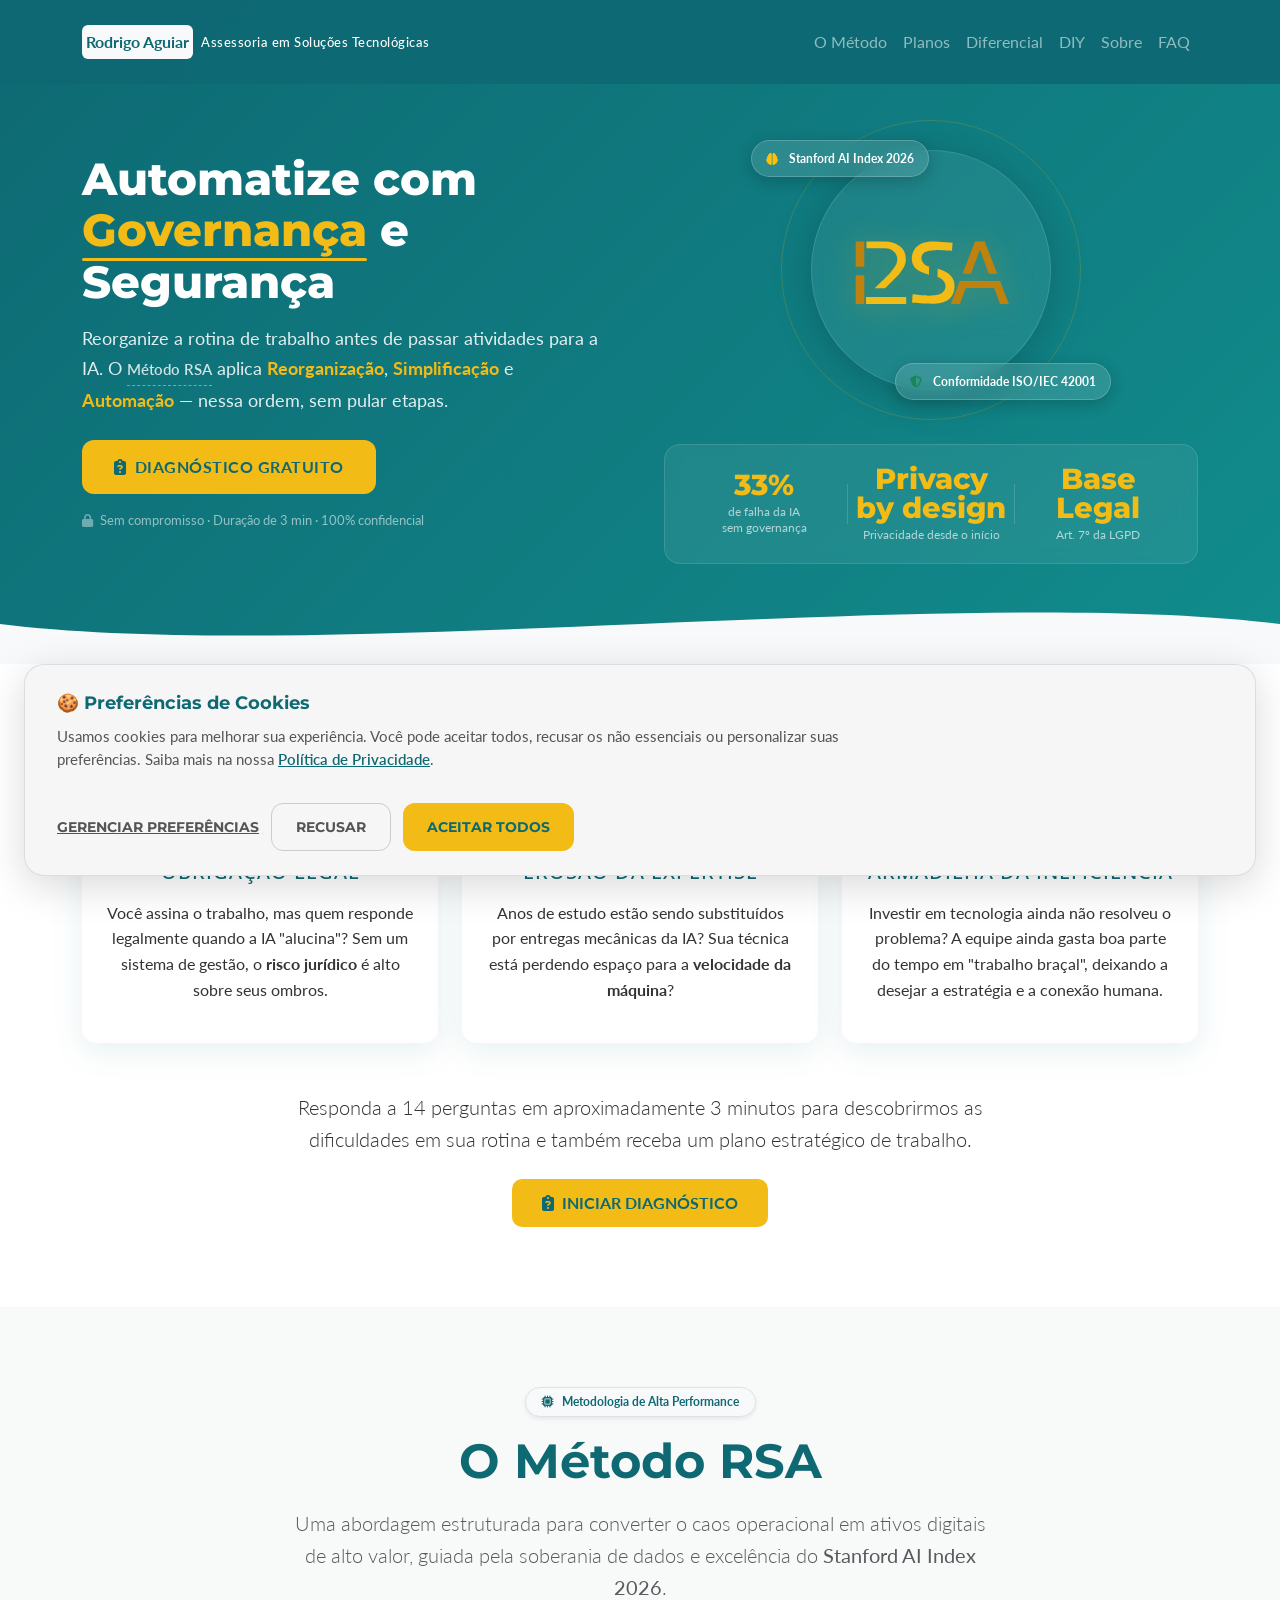
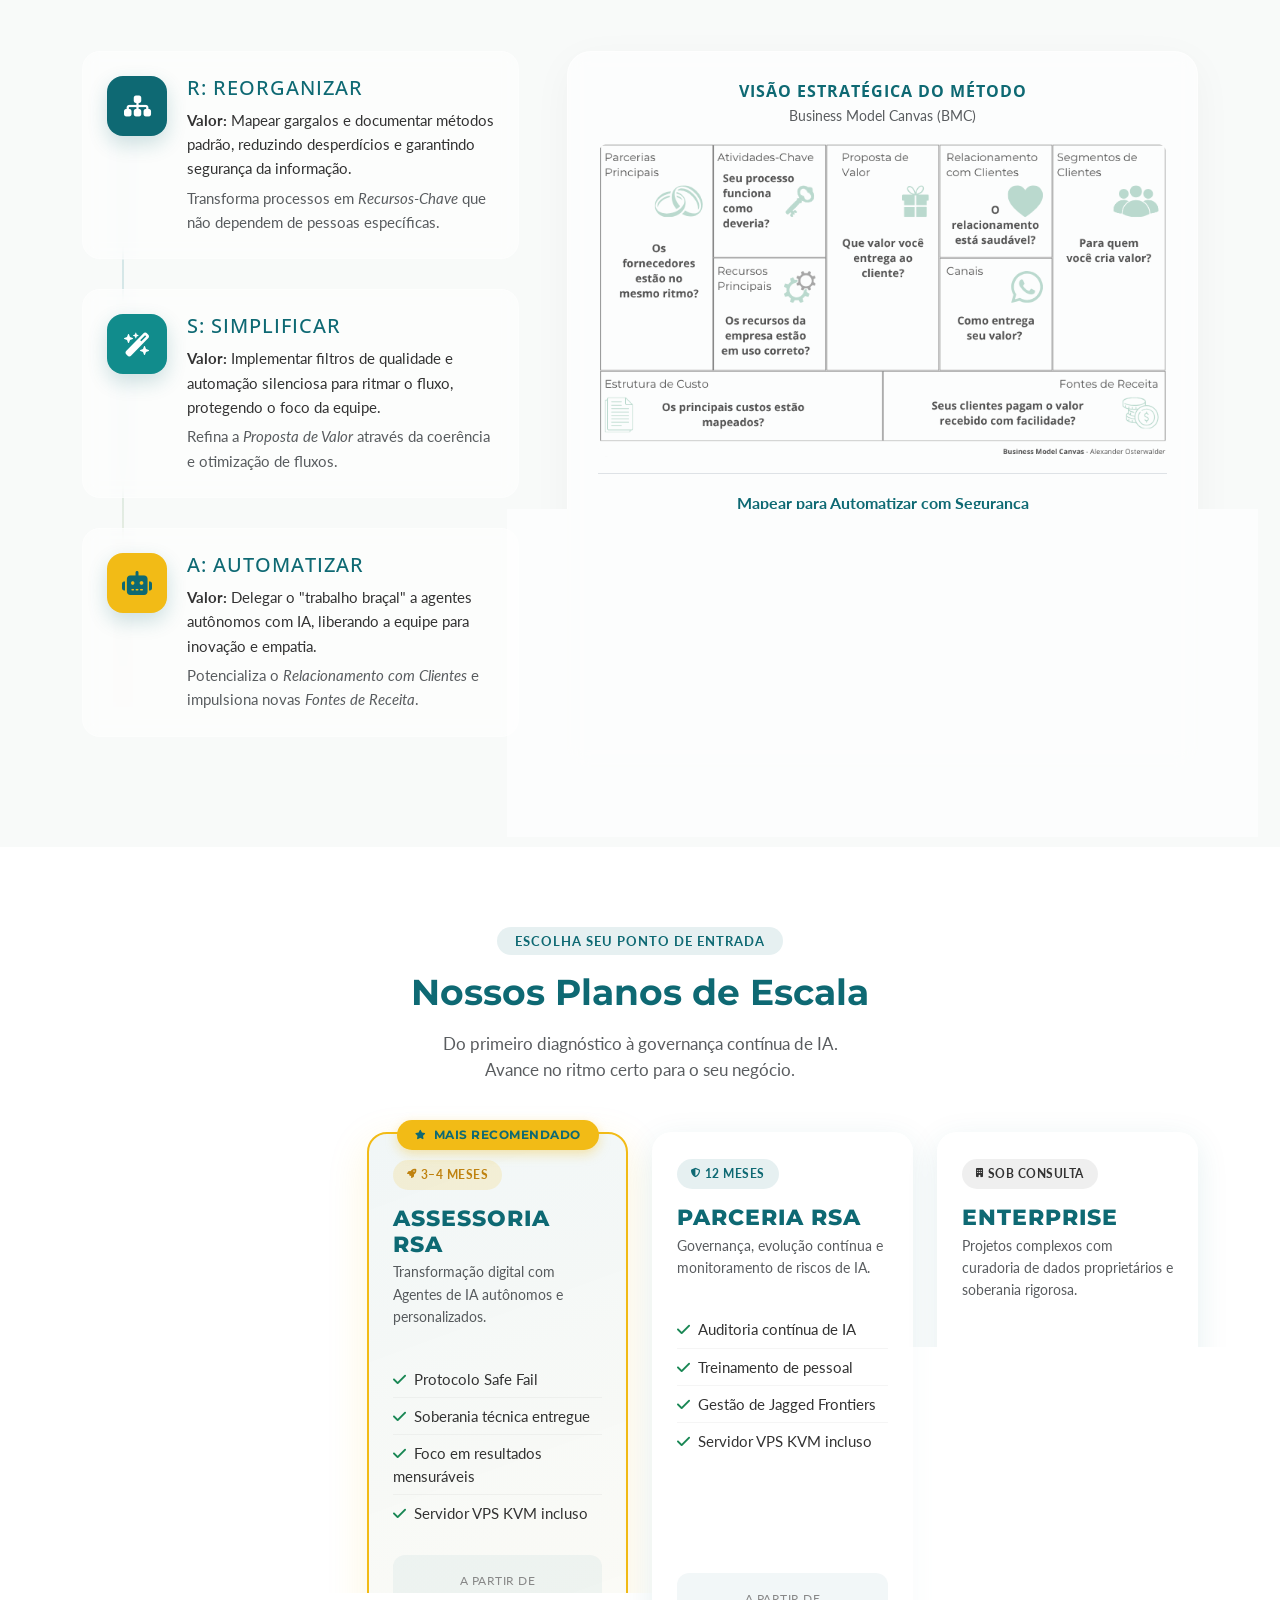
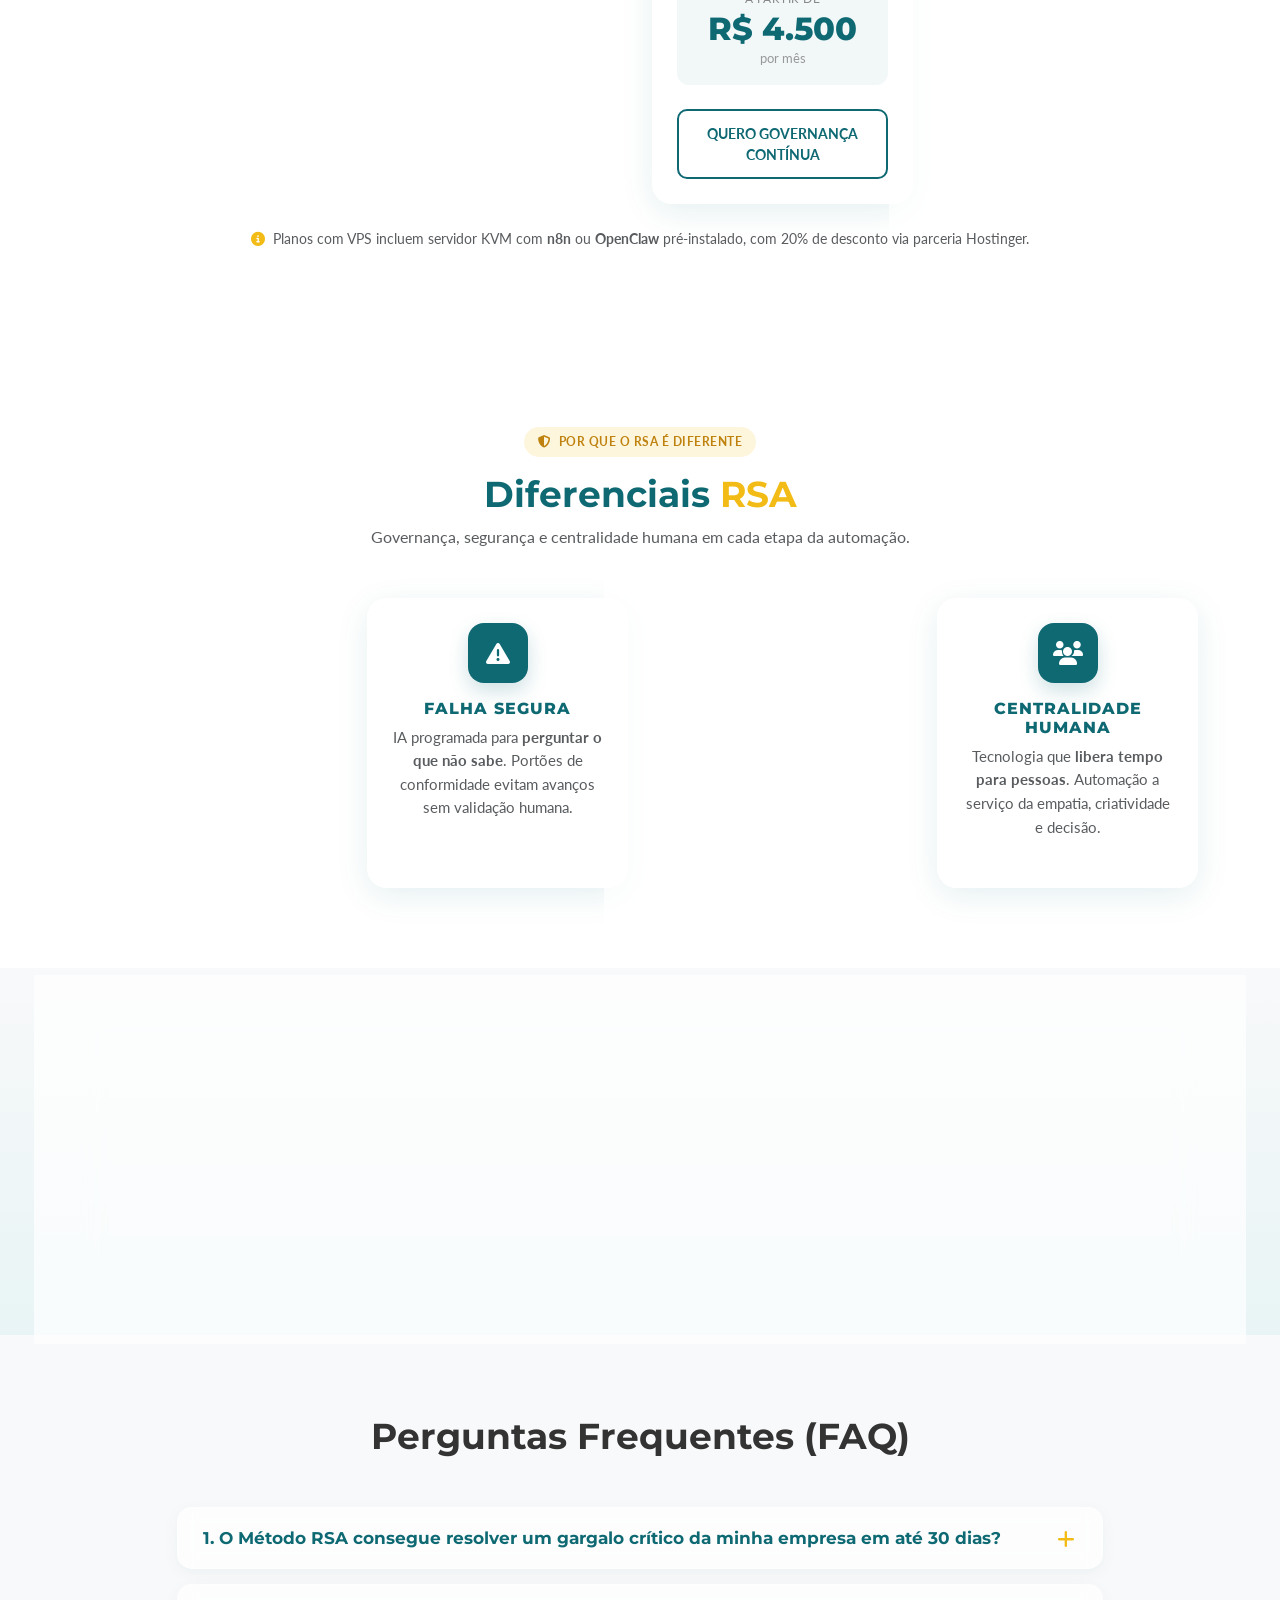
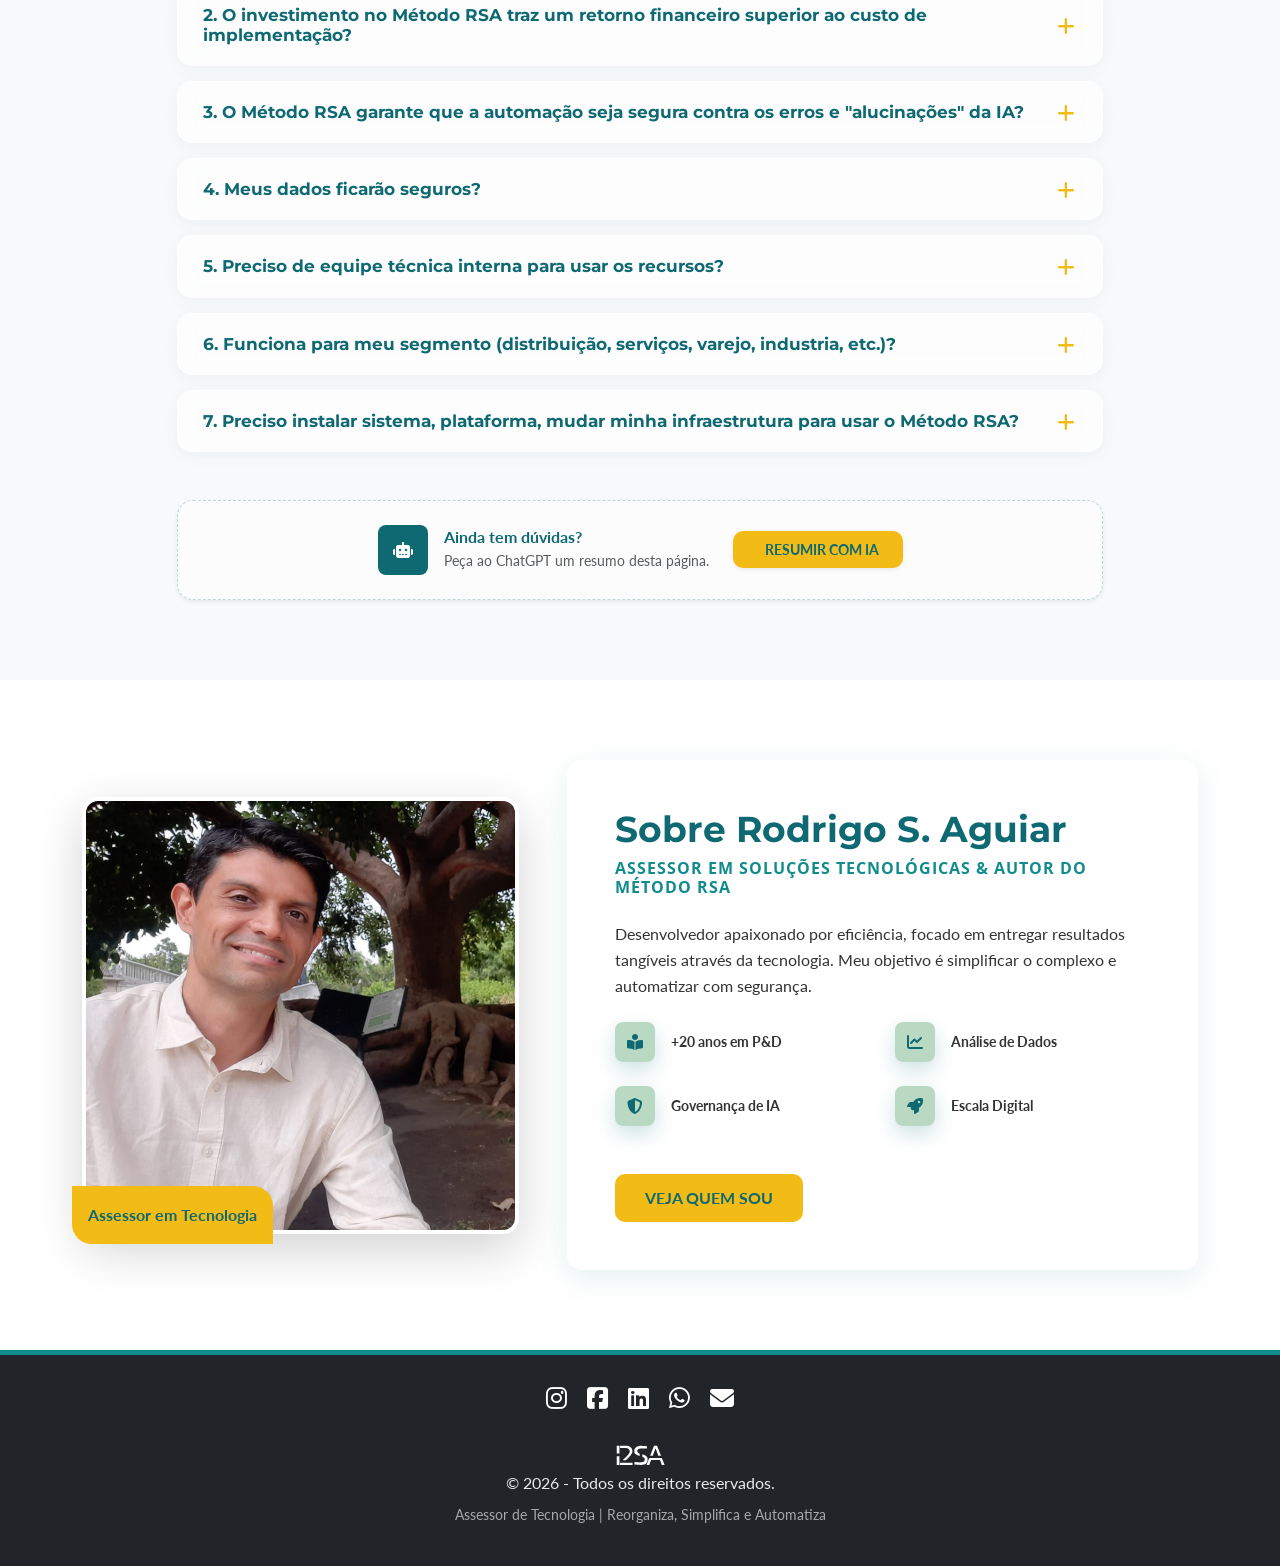
==== commit 83949e7d: ""feat: adicionado resumo com chatGPT depois do fAQ" ====
--- a/index.html
+++ b/index.html
@@ -26,7 +26,8 @@
 
     <meta charset="UTF-8">
     <meta name="viewport" content="width=device-width, initial-scale=1.0">
-    <title>RSA - Reorganiza, Simplifica e Automatiza</title>
+    <title>RSA: Reorganiza, Simplifica e Automatiza | Assessoria em Soluções Tecnológicas para Profissionais Liberais e
+        Empresas</title>
 
     <!-- Google Fonts -->
     <link
@@ -50,7 +51,7 @@
 
     <!-- SEO & AI Optimization -->
     <meta name="description"
-        content="Método RSA: Reorganize, Simplifique e Automatize processos administrativos com IA responsável. Transformação digital para empresas com soberania de dados e conformidade ISO 42001.">
+        content="Transforme sua empresa com Método RSA. Elimine tarefas manuais, otimize processos e implemente IA com governança e segurança. Assessoria especializada em soluções tecnológicas para profissionais liberais e empresas.">
     <meta name="robots" content="index, follow">
     <meta name="googlebot" content="index, follow">
     <meta name="bingbot" content="index, follow">
@@ -821,10 +822,36 @@
                         </div>
 
                     </div>
+
+                    <!-- chatGPT Summary: Discrete Integration -->
+                    <div class="mt-5 text-center" data-aos="fade-up">
+                        <div
+                            class="p-3 p-md-4 rounded-4 border border-dashed border-rsa-primary border-opacity-25 bg-white bg-opacity-50 shadow-sm">
+                            <div class="d-flex flex-column flex-md-row align-items-center justify-content-center gap-4">
+                                <div class="d-flex align-items-center gap-3 text-start">
+                                    <div class="rsa-icon-box small-icon-box bg-rsa-primary bg-opacity-10 text-rsa-primary shadow-none"
+                                        style="width: 50px !important; height: 50px !important;">
+                                        <i class="fa-solid fa-robot"></i>
+                                    </div>
+                                    <div>
+                                        <h5 class="h6 fw-bold mb-1 text-rsa-primary">Ainda tem dúvidas?</h5>
+                                        <p class="small text-muted mb-0">Peça ao ChatGPT um resumo desta página.</p>
+                                    </div>
+                                </div>
+                                <a href="https://chat.openai.com/?q=Resuma+os+entregáveis+desta+página+https%3A%2F%2Fwww.rsa.ia.br+Destaque+como+o+Método+RSA+pode+resolver+os+problemas+administrativos."
+                                    target="_blank"
+                                    class="btn btn-rsa btn-sm px-4 py-2 d-flex align-items-center gap-2 shadow-sm">
+                                    <i class="fa-solid fa-sparkles"></i>
+                                    <span>Resumir com IA</span>
+                                </a>
+                            </div>
+                        </div>
+                    </div>
                 </div>
             </div>
         </div>
     </section>
+
 
     <!-- Who I am Section -->
     <section id="sobre" class="section-padding bg-white">
--- a/css/styles.css
+++ b/css/styles.css
@@ -1,1104 +1,1127 @@
-/* Design System RSA */
-:root {
-    --rsa-primary: #0E6973;
-    /* Teal Profundo */
-    --rsa-secondary: #118C8C;
-    /* Cyan Energético */
-    --rsa-support: #BAD9C3;
-    /* Verde Pálido */
-    --rsa-accent: #F2BB16;
-    /* Amarelo Vibrante */
-    --rsa-contrast: #BF820F;
-    /* Bronze */
-    --rsa-text: #333333;
-    /* Cinza Escuro */
-    --rsa-bg-light: #F8F9FA;
-    --rsa-glass: rgba(255, 255, 255, 0.7);
-    --rsa-transition: all 0.3s cubic-bezier(0.4, 0, 0.2, 1);
-}
-
-body {
-    font-family: 'Lato', sans-serif;
-    color: var(--rsa-text);
-    background-color: var(--rsa-bg-light);
-    line-height: 1.6;
-}
-
-.letter {
-    color: #F2BB16;
-    font-weight: bold;
-    border: 0px solid #BF820F;
-    border-radius: 20%;
-    /* padding: 2px; */
-}
-
-h1,
-h2,
-.h1,
-.h2 {
-    font-family: 'Montserrat', sans-serif;
-    font-weight: 700;
-}
-
-h1 {
-    font-size: 42px;
-}
-
-h2 {
-    font-size: 36px;
-}
-
-h3,
-h4,
-.section-header {
-    font-family: 'Open Sans', sans-serif;
-    font-size: 20px;
-    text-transform: uppercase;
-    letter-spacing: 1px;
-}
-
-.text-italic {
-    font-family: 'Lato', sans-serif;
-    font-style: italic;
-}
-
-/* Glassmorphism Classes */
-.glass-card {
-    background: var(--rsa-glass);
-    backdrop-filter: blur(10px);
-    -webkit-backdrop-filter: blur(10px);
-    border: 1px solid rgba(255, 255, 255, 0.3);
-    border-radius: 15px;
-    box-shadow: 0 8px 32px 0 rgba(14, 105, 115, 0.1);
-}
-
-.navbar-glass {
-    background: rgba(14, 105, 115, 0.92);
-    backdrop-filter: blur(10px);
-    -webkit-backdrop-filter: blur(10px);
-    transition: var(--rsa-transition);
-}
-
-.navbar-brand {
-    transition: var(--rsa-transition);
-}
-
-.nav-brand-box {
-    font-size: 1rem;
-    white-space: nowrap;
-    transition: var(--rsa-transition);
-}
-
-.slogan-text {
-    font-size: 0.8rem;
-    font-weight: 500;
-    letter-spacing: 0.5px;
-}
-
-/* Navbar Toggle Customization */
-.navbar-toggler {
-    border: none;
-    padding: 8px;
-    transition: var(--rsa-transition);
-}
-
-.navbar-toggler:focus {
-    box-shadow: none;
-    outline: none;
-}
-
-/* Mobile Menu Styles */
-@media (max-width: 991.98px) {
-    .navbar-collapse {
-        background: rgba(14, 105, 115, 0.98);
-        margin: 15px -15px 0 -15px;
-        padding: 20px;
-        border-radius: 0 0 20px 20px;
-        box-shadow: 0 15px 30px rgba(0, 0, 0, 0.2);
-        backdrop-filter: blur(15px);
-        -webkit-backdrop-filter: blur(15px);
-    }
-
-    .navbar-nav {
-        text-align: center;
-    }
-
-    .navbar-nav .nav-link {
-        padding: 12px 0;
-        font-size: 1.1rem;
-        border-bottom: 1px solid rgba(255, 255, 255, 0.05);
-    }
-
-    .navbar-nav .nav-item:last-child .nav-link {
-        border-bottom: none;
-    }
-}
-
-@media (max-width: 575.98px) {
-    .nav-brand-box {
-        font-size: 0.9rem;
-        padding: 4px 8px !important;
-    }
-
-    .navbar-brand {
-        margin-right: 0;
-    }
-}
-
-/* Custom Buttons */
-.btn-rsa {
-    background: var(--rsa-accent);
-    color: var(--rsa-primary);
-    font-weight: 700;
-    border: none;
-    border-radius: 10px;
-    padding: 12px 30px;
-    transition: transform 0.2s, box-shadow 0.2s;
-    text-transform: uppercase;
-}
-
-.btn-rsa:hover {
-    transform: translateY(-3px);
-    box-shadow: 0 5px 15px rgba(242, 187, 22, 0.4);
-    background: var(--rsa-contrast);
-    color: white;
-}
-
-/* Hero Section */
-.hero-section {
-    padding: 120px 0 80px;
-    background: linear-gradient(135deg, var(--rsa-primary) 0%, var(--rsa-secondary) 100%);
-    color: white;
-}
-
-.hero-placeholder {
-    width: 100%;
-    min-height: 300px;
-    background: rgba(255, 255, 255, 0.1);
-    border: 2px dashed rgba(255, 255, 255, 0.3);
-    display: flex;
-    align-items: center;
-    justify-content: center;
-    border-radius: 20px;
-}
-
-/* AI Summary Box */
-.ai-summary-box {
-    display: flex;
-    align-items: center;
-    gap: 15px;
-    margin-bottom: 30px;
-    padding: 10px 20px;
-    background: rgba(255, 255, 255, 0.08);
-    border-radius: 10px;
-    width: fit-content;
-    border: 1px solid rgba(255, 255, 255, 0.15);
-    backdrop-filter: blur(8px);
-    -webkit-backdrop-filter: blur(8px);
-    animation: fadeIn 1s ease-out;
-}
-
-.ai-summary-label {
-    font-size: 0.85rem;
-    font-weight: 600;
-    color: rgba(255, 255, 255, 0.9);
-    letter-spacing: 0.5px;
-    text-transform: uppercase;
-    margin: 0;
-}
-
-.ai-btn-group {
-    display: flex;
-    gap: 15px;
-    flex-wrap: wrap;
-    justify-content: center;
-}
-
-.ai-btn {
-    color: var(--rsa-accent);
-    transition: var(--rsa-transition);
-    display: flex;
-    align-items: center;
-    justify-content: center;
-    text-decoration: none;
-    opacity: 0.85;
-}
-
-.ai-btn:hover {
-    color: white;
-    opacity: 1;
-    transform: scale(1.15);
-}
-
-.ai-btn svg {
-    width: 32px;
-    height: 32px;
-}
-
-@keyframes fadeIn {
-    from {
-        opacity: 0;
-        transform: translateY(10px);
-    }
-
-    to {
-        opacity: 1;
-        transform: translateY(0);
-    }
-}
-
-/* Utility */
-.section-padding {
-    padding: 80px 0;
-}
-
-.text-rsa-primary {
-    color: var(--rsa-primary);
-}
-
-.text-rsa-secondary {
-    color: var(--rsa-secondary);
-}
-
-/* RSA Method Steps */
-.rsa-steps-container {
-    position: relative;
-    padding-left: 0;
-}
-
-.rsa-steps-container::before {
-    content: '';
-    position: absolute;
-    left: 40px;
-    top: 30px;
-    bottom: 30px;
-    width: 2px;
-    background: linear-gradient(to bottom, var(--rsa-primary), var(--rsa-secondary), var(--rsa-accent));
-    opacity: 0.15;
-    z-index: 1;
-}
-
-@media (max-width: 575.98px) {
-    .rsa-steps-container::before {
-        left: 30px;
-    }
-}
-
-.rsa-step-item {
-    display: flex;
-    gap: 20px;
-    margin-bottom: 30px;
-    transition: all 0.4s cubic-bezier(0.165, 0.84, 0.44, 1);
-    padding: 24px;
-    border-radius: 18px;
-    background: rgba(255, 255, 255, 0.5);
-    backdrop-filter: blur(8px);
-    -webkit-backdrop-filter: blur(8px);
-    border: 1px solid rgba(255, 255, 255, 0.4);
-    position: relative;
-    z-index: 2;
-}
-
-.rsa-step-item:hover {
-    background: #ffffff;
-    transform: translateX(12px) translateY(-5px);
-    box-shadow: 0 20px 40px rgba(14, 105, 115, 0.12);
-    border-color: rgba(14, 105, 115, 0.1);
-}
-
-.rsa-icon-box {
-    flex-shrink: 0;
-    width: 60px;
-    height: 60px;
-    background: var(--rsa-primary);
-    color: white;
-    display: flex;
-    align-items: center;
-    justify-content: center;
-    border-radius: 16px;
-    font-size: 24px;
-    box-shadow: 0 8px 20px rgba(14, 105, 115, 0.2);
-    transition: all 0.3s ease;
-}
-
-.rsa-step-item:hover .rsa-icon-box {
-    transform: scale(1.1) rotate(5deg);
-    box-shadow: 0 12px 25px rgba(14, 105, 115, 0.3);
-}
-
-.small-icon-box {
-    width: 40px !important;
-    height: 40px !important;
-    font-size: 1rem !important;
-    border-radius: 8px !important;
-}
-
-.rsa-step-content h3 {
-    margin-bottom: 8px;
-    font-size: 1.25rem;
-    color: var(--rsa-primary);
-    display: flex;
-    align-items: center;
-}
-
-.rsa-step-content p {
-    margin-bottom: 5px;
-    font-size: 0.95rem;
-}
-
-.method-link {
-    text-decoration: none;
-    color: inherit;
-    transition: var(--rsa-transition);
-    cursor: pointer;
-    position: relative;
-    display: inline-block;
-}
-
-.method-link::after {
-    content: '';
-    position: absolute;
-    width: 0;
-    height: 2px;
-    bottom: -2px;
-    left: 0;
-    background-color: var(--rsa-accent);
-    transition: var(--rsa-transition);
-}
-
-.method-link:hover {
-    color: var(--rsa-secondary);
-}
-
-.method-link:hover::after {
-    width: 100%;
-}
-
-.bmc-container {
-    background: rgba(255, 255, 255, 0.6);
-    backdrop-filter: blur(10px);
-    -webkit-backdrop-filter: blur(10px);
-    padding: 30px;
-    border-radius: 24px;
-    border: 1px solid rgba(255, 255, 255, 0.5);
-    box-shadow: 0 10px 40px rgba(0, 0, 0, 0.04);
-    transition: all 0.4s ease;
-    height: 100%;
-}
-
-.bmc-container:hover {
-    transform: translateY(-8px);
-    box-shadow: 0 20px 60px rgba(14, 105, 115, 0.1);
-    border-color: rgba(14, 105, 115, 0.1);
-}
-
-.bmc-image {
-    width: 100%;
-    height: auto;
-    object-fit: contain;
-    border-radius: 10px;
-}
-
-.bmc-image-wrapper {
-    position: relative;
-    cursor: pointer;
-    overflow: hidden;
-    border-radius: 12px;
-}
-
-.bmc-overlay {
-    position: absolute;
-    top: 0;
-    left: 0;
-    width: 100%;
-    height: 100%;
-    background: rgba(14, 105, 115, 0.4);
-    display: flex;
-    flex-direction: column;
-    align-items: center;
-    justify-content: center;
-    color: white;
-    opacity: 0;
-    transition: var(--rsa-transition);
-    backdrop-filter: blur(2px);
-}
-
-.bmc-image-wrapper:hover .bmc-overlay {
-    opacity: 1;
-}
-
-.bmc-overlay i {
-    font-size: 2rem;
-    margin-bottom: 10px;
-    transform: translateY(20px);
-    transition: var(--rsa-transition);
-}
-
-.bmc-image-wrapper:hover .bmc-overlay i {
-    transform: translateY(0);
-}
-
-.bmc-overlay span {
-    font-weight: 600;
-    text-transform: uppercase;
-    font-size: 0.8rem;
-    letter-spacing: 1px;
-}
-
-
-/* ---------- Balão de informação -----------*/
-/* Container que envolve a palavra e o botão */
-.tooltip-container {
-    position: relative;
-    display: inline-block;
-    cursor: default;
-}
-
-/* O pequeno botão de interrogação */
-.tooltip-btn {
-    background-color: #007bff;
-    color: white;
-    border: none;
-    border-radius: 50%;
-    width: 16px;
-    height: 16px;
-    font-size: 10px;
-    cursor: pointer;
-    position: absolute;
-    top: -10px;
-    /* Ajusta a altura (sobrescrito) */
-    right: -5px;
-    /* Posiciona à direita da palavra */
-    display: flex;
-    align-items: center;
-    justify-content: center;
-}
-
-/* O balão informativo (escondido por padrão) */
-.tooltip-text {
-    visibility: hidden;
-    width: 160px;
-    background-color: #333;
-    color: #fff;
-    text-align: center;
-    border-radius: 6px;
-    padding: 8px;
-    position: absolute;
-    z-index: 1;
-    bottom: 125%;
-    /* Aparece acima da palavra */
-    left: 50%;
-    margin-left: -80px;
-    /* Centraliza o balão */
-    opacity: 0;
-    transition: opacity 0.3s;
-    font-size: 14px;
-    line-height: 1.4;
-}
-
-/* Accordion RSA (FAQ) */
-.accordion-item {
-    background: var(--rsa-glass) !important;
-    backdrop-filter: blur(10px);
-    -webkit-backdrop-filter: blur(10px);
-    border: 1px solid rgba(255, 255, 255, 0.3) !important;
-    margin-bottom: 15px;
-    border-radius: 15px !important;
-    overflow: hidden;
-    box-shadow: 0 4px 15px rgba(14, 105, 115, 0.05);
-    transition: var(--rsa-transition);
-}
-
-.accordion-item:hover {
-    transform: translateY(-2px);
-    box-shadow: 0 8px 25px rgba(14, 105, 115, 0.1);
-}
-
-.accordion-header {
-    margin-bottom: 0;
-}
-
-.accordion-button {
-    font-family: 'Montserrat', sans-serif;
-    font-weight: 700;
-    font-size: 1.05rem;
-    color: var(--rsa-primary) !important;
-    background: transparent !important;
-    padding: 20px 25px;
-    box-shadow: none !important;
-}
-
-.accordion-button:not(.collapsed) {
-    color: var(--rsa-primary) !important;
-    border-bottom: 1px solid rgba(14, 105, 115, 0.1);
-}
-
-.accordion-button::after {
-    content: "\f067";
-    font-family: "Font Awesome 6 Free";
-    font-weight: 900;
-    background-image: none;
-    transform: none;
-    transition: all 0.3s ease;
-    color: var(--rsa-accent);
-    font-size: 1.2rem;
-}
-
-.accordion-button:not(.collapsed)::after {
-    content: "\f068";
-    color: var(--rsa-primary);
-    transform: rotate(180deg);
-}
-
-.accordion-body {
-    font-size: 1rem;
-    color: var(--rsa-text);
-    padding: 20px 25px 25px;
-    line-height: 1.7;
-}
-
-.accordion-body strong {
-    color: var(--rsa-primary);
-}
-
-/* Seta do balão */
-.tooltip-text::after {
-    content: "";
-    position: absolute;
-    top: 100%;
-    left: 50%;
-    margin-left: -5px;
-    border-width: 5px;
-    border-style: solid;
-    border-color: #333 transparent transparent transparent;
-}
-
-/* Footer Styling */
-footer {
-    background-color: var(--rsa-primary) !important;
-    padding: 60px 0 30px;
-    border-top: 5px solid var(--rsa-secondary);
-}
-
-footer p {
-    color: rgba(255, 255, 255, 0.9);
-}
-
-footer .footer__socials a {
-    color: #ffffff;
-    font-size: 24px;
-    transition: all 0.3s ease;
-    display: inline-block;
-}
-
-footer .footer__socials a:hover {
-    color: var(--rsa-accent);
-    transform: scale(1.2);
-}
-
-footer .small.text-muted {
-    color: rgba(255, 255, 255, 0.6) !important;
-}
-
-/* Mostrar o balão ao clicar (focus) ou passar o mouse */
-.tooltip-btn:focus+.tooltip-text,
-.tooltip-container:hover .tooltip-text {
-    visibility: visible;
-    opacity: 1;
-}
-
-/* ════════════════════════════════════════
-   PLAN CARDS — Seção de Planos RSA
-════════════════════════════════════════ */
-.plan-card {
-    border-radius: 20px;
-    transition: var(--rsa-transition);
-}
-
-.plan-card:hover {
-    transform: translateY(-8px);
-    box-shadow: 0 20px 50px rgba(14, 105, 115, 0.15);
-}
-
-/* Card destaque */
-.plan-card--featured {
-    border: 2px solid var(--rsa-accent) !important;
-    background: linear-gradient(160deg,
-            rgba(14, 105, 115, 0.06) 0%,
-            rgba(242, 187, 22, 0.04) 100%) !important;
-    box-shadow: 0 12px 40px rgba(242, 187, 22, 0.15);
-}
-
-.plan-card--featured:hover {
-    box-shadow: 0 20px 60px rgba(242, 187, 22, 0.25);
-}
-
-/* Badge "Mais Escolhido" */
-.plan-popular-badge {
-    position: absolute;
-    top: -14px;
-    left: 50%;
-    transform: translateX(-50%);
-    background: var(--rsa-accent);
-    color: var(--rsa-primary);
-    font-family: 'Montserrat', sans-serif;
-    font-weight: 700;
-    font-size: .78rem;
-    padding: 5px 18px;
-    border-radius: 20px;
-    white-space: nowrap;
-    letter-spacing: .5px;
-    text-transform: uppercase;
-    box-shadow: 0 4px 12px rgba(242, 187, 22, 0.35);
-}
-
-/* Badge de prazo */
-.plan-badge {
-    display: inline-flex;
-    align-items: center;
-    background: rgba(14, 105, 115, 0.1);
-    color: var(--rsa-primary);
-    font-size: .78rem;
-    font-weight: 700;
-    padding: 5px 14px;
-    border-radius: 20px;
-    text-transform: uppercase;
-    letter-spacing: .5px;
-}
-
-.plan-badge--accent {
-    background: rgba(242, 187, 22, 0.15);
-    color: var(--rsa-contrast);
-}
-
-.plan-badge--dark {
-    background: rgba(51, 51, 51, 0.08);
-    color: var(--rsa-text);
-}
-
-/* Nome do plano */
-.plan-name {
-    font-family: 'Montserrat', sans-serif;
-    font-size: 1.35rem;
-    font-weight: 800;
-    color: var(--rsa-primary);
-}
-
-/* Lista de features */
-.plan-features li {
-    padding: 7px 0;
-    font-size: .93rem;
-    border-bottom: 1px solid rgba(0, 0, 0, .04);
-    line-height: 1.5;
-}
-
-.plan-features li:last-child {
-    border-bottom: none;
-}
-
-/* Bloco de preço */
-.plan-price {
-    text-align: center;
-    padding: 16px;
-    background: rgba(14, 105, 115, 0.05);
-    border-radius: 12px;
-}
-
-.plan-from {
-    display: block;
-    font-size: .78rem;
-    color: #888;
-    text-transform: uppercase;
-    letter-spacing: .5px;
-    margin-bottom: 2px;
-}
-
-.plan-value {
-    font-family: 'Montserrat', sans-serif;
-    font-size: 2rem;
-    font-weight: 800;
-    color: var(--rsa-primary);
-    line-height: 1.1;
-}
-
-.plan-period {
-    display: block;
-    font-size: .8rem;
-    color: #999;
-    margin-top: 2px;
-}
-
-/* Botão outline para planos secundários */
-.btn-outline-plan {
-    display: block;
-    text-align: center;
-    background: transparent;
-    color: var(--rsa-primary);
-    font-weight: 700;
-    border: 2px solid var(--rsa-primary);
-    border-radius: 10px;
-    padding: 12px 20px;
-    font-size: .88rem;
-    text-transform: uppercase;
-    text-decoration: none;
-    transition: var(--rsa-transition);
-}
-
-.btn-outline-plan:hover {
-    background: var(--rsa-primary);
-    color: #fff;
-    transform: translateY(-2px);
-    box-shadow: 0 6px 18px rgba(14, 105, 115, 0.25);
-}
-
-/* Ajuste do btn-rsa para ocupar largura total */
-.plan-card .btn-rsa {
-    display: block;
-    text-align: center;
-    font-size: .88rem;
-}
-
-/* ══════════════════════════════════════════════
-   HERO SECTION v2.0 — RSA
-   Princípio: Split layout | Visual hierarchy
-   Mobile-first obrigatório
-════════════════════════════════════════════════ */
-
-/* ── Badge de Autoridade ── */
-.hero-badge {
-    display: inline-flex;
-    align-items: center;
-    background: rgba(242, 187, 22, 0.15);
-    border: 1px solid rgba(242, 187, 22, 0.4);
-    color: var(--rsa-accent);
-    padding: 8px 18px;
-    border-radius: 30px;
-    font-size: 0.82rem;
-    font-weight: 700;
-    letter-spacing: 0.5px;
-    text-transform: uppercase;
-}
-
-/* ── Título principal ── */
-.hero-title {
-    font-family: 'Montserrat', sans-serif;
-    font-size: 2.8rem;
-    font-weight: 800;
-    color: #ffffff;
-    line-height: 1.15;
-}
-
-.hero-highlight {
-    color: var(--rsa-accent);
-    position: relative;
-    display: inline-block;
-}
-
-/* Sublinhado animado na palavra destacada */
-.hero-highlight::after {
-    content: '';
-    position: absolute;
-    bottom: -4px;
-    left: 0;
-    width: 100%;
-    height: 3px;
-    background: var(--rsa-accent);
-    border-radius: 2px;
-    animation: underline-grow 0.8s 0.8s ease-out both;
-}
-
-@keyframes underline-grow {
-    from {
-        transform: scaleX(0);
-        transform-origin: left;
-    }
-
-    to {
-        transform: scaleX(1);
-        transform-origin: left;
-    }
-}
-
-/* ── Subtítulo ── */
-.hero-subtitle {
-    font-size: 1.1rem;
-    color: rgba(255, 255, 255, 0.88);
-    line-height: 1.7;
-    max-width: 520px;
-}
-
-.hero-subtitle strong {
-    color: var(--rsa-accent);
-    font-weight: 700;
-}
-
-/* ── CTA Principal ── */
-.btn-hero-cta {
-    display: inline-flex;
-    align-items: center;
-    padding: 14px 32px;
-    font-size: 1rem;
-    font-weight: 700;
-    border-radius: 12px;
-    text-decoration: none;
-    text-transform: uppercase;
-    letter-spacing: 0.5px;
-    transition: var(--rsa-transition);
-    background: var(--rsa-accent);
-    color: var(--rsa-primary);
-}
-
-.btn-hero-cta:hover {
-    background: #fff;
-    color: var(--rsa-primary);
-    transform: translateY(-3px);
-    box-shadow: 0 8px 24px rgba(242, 187, 22, 0.45);
-}
-
-/* ── CTA Secundário ── */
-.btn-hero-secondary {
-    display: inline-flex;
-    align-items: center;
-    color: rgba(255, 255, 255, 0.8);
-    font-size: 0.95rem;
-    font-weight: 600;
-    text-decoration: none;
-    transition: var(--rsa-transition);
-    border-bottom: 1px dashed rgba(255, 255, 255, 0.4);
-    padding-bottom: 2px;
-}
-
-.btn-hero-secondary:hover {
-    color: var(--rsa-accent);
-    border-bottom-color: var(--rsa-accent);
-}
-
-/* ── Micro-copy ── */
-.hero-microcopy {
-    font-size: 0.8rem;
-    color: rgba(255, 255, 255, 0.55);
-    margin-bottom: 0;
-}
-
-.hero-microcopy i {
-    color: rgba(255, 255, 255, 0.4);
-}
-
-/* ══════════════════════════════════════════════
-   VISUAL WRAPPER — Logo + Rings + Badges flutuantes
-════════════════════════════════════════════════ */
-.hero-visual-wrapper {
-    position: relative;
-    display: inline-block;
-}
-
-/* Anel externo decorativo estático */
-.hero-ring-outer {
-    width: 300px;
-    height: 300px;
-    border-radius: 50%;
-    border: 1px solid rgba(242, 187, 22, 0.2);
-    display: flex;
-    align-items: center;
-    justify-content: center;
-    margin: 0 auto;
-    position: relative;
-    transition: var(--rsa-transition);
-}
-
-/* Anel interno estático com glassmorphism */
-.hero-ring-inner {
-    width: 240px;
-    height: 240px;
-    border-radius: 50%;
-    background: rgba(255, 255, 255, 0.06);
-    backdrop-filter: blur(10px);
-    -webkit-backdrop-filter: blur(10px);
-    border: 1px solid rgba(255, 255, 255, 0.12);
-    display: flex;
-    align-items: center;
-    justify-content: center;
-    box-shadow: 0 8px 40px rgba(0, 0, 0, 0.2);
-}
-
-.hero-logo {
-    width: 160px;
-    height: auto;
-    filter: drop-shadow(0 4px 16px rgba(242, 187, 22, 0.3));
-    transition: var(--rsa-transition);
-}
-
-/* Hover — Efeito de ênfase no círculo amarelo ao interagir com o logo */
-.hero-visual-wrapper:hover .hero-ring-outer {
-    border-color: rgba(242, 187, 22, 0.6);
-    box-shadow: 0 0 30px rgba(242, 187, 22, 0.15);
-}
-
-.hero-visual-wrapper:hover .hero-logo {
-    transform: scale(1.05);
-    filter: drop-shadow(0 8px 24px rgba(242, 187, 22, 0.5));
-}
-
-
-/* ── Selos flutuantes ── */
-.hero-badge-float {
-    position: absolute;
-    background: rgba(255, 255, 255, 0.12);
-    backdrop-filter: blur(8px);
-    -webkit-backdrop-filter: blur(8px);
-    border: 1px solid rgba(255, 255, 255, 0.2);
-    color: #fff;
-    font-size: 0.75rem;
-    font-weight: 700;
-    padding: 8px 14px;
-    border-radius: 20px;
-    white-space: nowrap;
-    box-shadow: 0 4px 16px rgba(0, 0, 0, 0.2);
-}
-
-.hero-badge-float--tl {
-    top: 20px;
-    left: -30px;
-}
-
-.hero-badge-float--br {
-    bottom: 20px;
-    right: -30px;
-}
-
-/* ══════════════════════════════════════════════
-   ESTATÍSTICAS — Prova Social
-════════════════════════════════════════════════ */
-.hero-stats-row {
-    display: flex;
-    align-items: center;
-    justify-content: center;
-    gap: 0;
-    background: rgba(255, 255, 255, 0.07);
-    border: 1px solid rgba(255, 255, 255, 0.12);
-    border-radius: 16px;
-    padding: 20px 24px;
-    backdrop-filter: blur(8px);
-    -webkit-backdrop-filter: blur(8px);
-}
-
-.hero-stat-item {
-    display: flex;
-    flex-direction: column;
-    align-items: center;
-    flex: 1;
-    gap: 4px;
-}
-
-.hero-stat-value {
-    font-family: 'Montserrat', sans-serif;
-    font-size: 1.8rem;
-    font-weight: 800;
-    color: var(--rsa-accent);
-    line-height: 1;
-}
-
-.hero-stat-label {
-    font-size: 0.72rem;
-    color: rgba(255, 255, 255, 0.65);
-    text-align: center;
-    line-height: 1.4;
-}
-
-.hero-stat-divider {
-    width: 1px;
-    height: 40px;
-    background: rgba(255, 255, 255, 0.15);
-    flex-shrink: 0;
-    margin: 0 8px;
-}
-
-/* ══════════════════════════════════════════════
-   WAVE SEPARADOR
-════════════════════════════════════════════════ */
-.hero-wave {
-    position: absolute;
-    bottom: 0;
-    left: 0;
-    right: 0;
-    line-height: 0;
-}
-
-.hero-wave svg {
-    display: block;
-    width: 100%;
-    height: 80px;
-}
-
-/* Ajuste de padding-bottom para não cortar a wave */
-.hero-section {
-    padding-bottom: 100px;
-    position: relative;
-    overflow: hidden;
-}
-
-/* ══════════════════════════════════════════════
-   RESPONSIVIDADE — Mobile First
-════════════════════════════════════════════════ */
-@media (max-width: 991.98px) {
-    .hero-title {
-        font-size: 2.2rem;
-    }
-
-    .hero-subtitle {
-        max-width: 100%;
-        font-size: 1rem;
-    }
-
-    .hero-ring-outer {
-        width: 240px;
-        height: 240px;
-    }
-
-    .hero-ring-inner {
-        width: 190px;
-        height: 190px;
-    }
-
-    .hero-logo {
-        width: 120px;
-    }
-
-    .hero-badge-float--tl {
-        left: 0;
-        top: 10px;
-        font-size: 0.68rem;
-    }
-
-    .hero-badge-float--br {
-        right: 0;
-        bottom: 10px;
-        font-size: 0.68rem;
-    }
-
-    .btn-hero-cta,
-    .btn-hero-secondary {
-        display: block;
-        text-align: center;
-        margin-bottom: 12px;
-    }
-}
-
-@media (max-width: 575.98px) {
-    .hero-title {
-        font-size: 1.85rem;
-    }
-
-    .hero-stat-value {
-        font-size: 1.4rem;
-    }
-
-    .hero-stats-row {
-        padding: 16px 12px;
-    }
-
-    .hero-badge-float {
-        display: none;
-        /* Evita overflow em telas muito pequenas */
-    }
-}+/* Design System RSA */
+:root {
+    --rsa-primary: #0E6973;
+    /* Teal Profundo */
+    --rsa-secondary: #118C8C;
+    /* Cyan Energético */
+    --rsa-support: #BAD9C3;
+    /* Verde Pálido */
+    --rsa-accent: #F2BB16;
+    /* Amarelo Vibrante */
+    --rsa-contrast: #BF820F;
+    /* Bronze */
+    --rsa-text: #333333;
+    /* Cinza Escuro */
+    --rsa-bg-light: #F8F9FA;
+    --rsa-glass: rgba(255, 255, 255, 0.7);
+    --rsa-transition: all 0.3s cubic-bezier(0.4, 0, 0.2, 1);
+}
+
+body {
+    font-family: 'Lato', sans-serif;
+    color: var(--rsa-text);
+    background-color: var(--rsa-bg-light);
+    line-height: 1.6;
+}
+
+.letter {
+    color: #F2BB16;
+    font-weight: bold;
+    border: 0px solid #BF820F;
+    border-radius: 20%;
+    /* padding: 2px; */
+}
+
+h1,
+h2,
+.h1,
+.h2 {
+    font-family: 'Montserrat', sans-serif;
+    font-weight: 700;
+}
+
+h1 {
+    font-size: 42px;
+}
+
+h2 {
+    font-size: 36px;
+}
+
+h3,
+h4,
+.section-header {
+    font-family: 'Open Sans', sans-serif;
+    font-size: 20px;
+    text-transform: uppercase;
+    letter-spacing: 1px;
+}
+
+.text-italic {
+    font-family: 'Lato', sans-serif;
+    font-style: italic;
+}
+
+/* Glassmorphism Classes */
+.glass-card {
+    background: var(--rsa-glass);
+    backdrop-filter: blur(10px);
+    -webkit-backdrop-filter: blur(10px);
+    border: 1px solid rgba(255, 255, 255, 0.3);
+    border-radius: 15px;
+    box-shadow: 0 8px 32px 0 rgba(14, 105, 115, 0.1);
+}
+
+.navbar-glass {
+    background: rgba(14, 105, 115, 0.92);
+    backdrop-filter: blur(10px);
+    -webkit-backdrop-filter: blur(10px);
+    transition: var(--rsa-transition);
+}
+
+.navbar-brand {
+    transition: var(--rsa-transition);
+}
+
+.nav-brand-box {
+    font-size: 1rem;
+    white-space: nowrap;
+    transition: var(--rsa-transition);
+}
+
+.slogan-text {
+    font-size: 0.8rem;
+    font-weight: 500;
+    letter-spacing: 0.5px;
+}
+
+/* Navbar Toggle Customization */
+.navbar-toggler {
+    border: none;
+    padding: 8px;
+    transition: var(--rsa-transition);
+}
+
+.navbar-toggler:focus {
+    box-shadow: none;
+    outline: none;
+}
+
+/* Mobile Menu Styles */
+@media (max-width: 991.98px) {
+    .navbar-collapse {
+        background: rgba(14, 105, 115, 0.98);
+        margin: 15px -15px 0 -15px;
+        padding: 20px;
+        border-radius: 0 0 20px 20px;
+        box-shadow: 0 15px 30px rgba(0, 0, 0, 0.2);
+        backdrop-filter: blur(15px);
+        -webkit-backdrop-filter: blur(15px);
+    }
+
+    .navbar-nav {
+        text-align: center;
+    }
+
+    .navbar-nav .nav-link {
+        padding: 12px 0;
+        font-size: 1.1rem;
+        border-bottom: 1px solid rgba(255, 255, 255, 0.05);
+    }
+
+    .navbar-nav .nav-item:last-child .nav-link {
+        border-bottom: none;
+    }
+}
+
+@media (max-width: 575.98px) {
+    .nav-brand-box {
+        font-size: 0.9rem;
+        padding: 4px 8px !important;
+    }
+
+    .navbar-brand {
+        margin-right: 0;
+    }
+}
+
+/* Custom Buttons */
+.btn-rsa {
+    background: var(--rsa-accent);
+    color: var(--rsa-primary);
+    font-weight: 700;
+    border: none;
+    border-radius: 10px;
+    padding: 12px 30px;
+    transition: transform 0.2s, box-shadow 0.2s;
+    text-transform: uppercase;
+}
+
+.btn-rsa:hover {
+    transform: translateY(-3px);
+    box-shadow: 0 5px 15px rgba(242, 187, 22, 0.4);
+    background: var(--rsa-contrast);
+    color: white;
+}
+
+/* Hero Section */
+.hero-section {
+    padding: 120px 0 80px;
+    background: linear-gradient(135deg, var(--rsa-primary) 0%, var(--rsa-secondary) 100%);
+    color: white;
+}
+
+.hero-placeholder {
+    width: 100%;
+    min-height: 300px;
+    background: rgba(255, 255, 255, 0.1);
+    border: 2px dashed rgba(255, 255, 255, 0.3);
+    display: flex;
+    align-items: center;
+    justify-content: center;
+    border-radius: 20px;
+}
+
+/* AI Summary Box */
+.ai-summary-box {
+    display: flex;
+    align-items: center;
+    gap: 15px;
+    margin-bottom: 30px;
+    padding: 10px 20px;
+    background: rgba(255, 255, 255, 0.08);
+    border-radius: 10px;
+    width: fit-content;
+    border: 1px solid rgba(255, 255, 255, 0.15);
+    backdrop-filter: blur(8px);
+    -webkit-backdrop-filter: blur(8px);
+    animation: fadeIn 1s ease-out;
+}
+
+.ai-summary-label {
+    font-size: 0.85rem;
+    font-weight: 600;
+    color: rgba(255, 255, 255, 0.9);
+    letter-spacing: 0.5px;
+    text-transform: uppercase;
+    margin: 0;
+}
+
+.ai-btn-group {
+    display: flex;
+    gap: 15px;
+    flex-wrap: wrap;
+    justify-content: center;
+}
+
+.ai-btn {
+    color: var(--rsa-accent);
+    transition: var(--rsa-transition);
+    display: flex;
+    align-items: center;
+    justify-content: center;
+    text-decoration: none;
+    opacity: 0.85;
+}
+
+.ai-btn:hover {
+    color: white;
+    opacity: 1;
+    transform: scale(1.15);
+}
+
+.ai-btn svg {
+    width: 32px;
+    height: 32px;
+}
+
+@keyframes fadeIn {
+    from {
+        opacity: 0;
+        transform: translateY(10px);
+    }
+
+    to {
+        opacity: 1;
+        transform: translateY(0);
+    }
+}
+
+/* Utility */
+.section-padding {
+    padding: 80px 0;
+}
+
+.text-rsa-primary {
+    color: var(--rsa-primary);
+}
+
+.text-rsa-secondary {
+    color: var(--rsa-secondary);
+}
+
+/* RSA Method Steps */
+.rsa-steps-container {
+    position: relative;
+    padding-left: 0;
+}
+
+.rsa-steps-container::before {
+    content: '';
+    position: absolute;
+    left: 40px;
+    top: 30px;
+    bottom: 30px;
+    width: 2px;
+    background: linear-gradient(to bottom, var(--rsa-primary), var(--rsa-secondary), var(--rsa-accent));
+    opacity: 0.15;
+    z-index: 1;
+}
+
+@media (max-width: 575.98px) {
+    .rsa-steps-container::before {
+        left: 30px;
+    }
+}
+
+.rsa-step-item {
+    display: flex;
+    gap: 20px;
+    margin-bottom: 30px;
+    transition: all 0.4s cubic-bezier(0.165, 0.84, 0.44, 1);
+    padding: 24px;
+    border-radius: 18px;
+    background: rgba(255, 255, 255, 0.5);
+    backdrop-filter: blur(8px);
+    -webkit-backdrop-filter: blur(8px);
+    border: 1px solid rgba(255, 255, 255, 0.4);
+    position: relative;
+    z-index: 2;
+}
+
+.rsa-step-item:hover {
+    background: #ffffff;
+    transform: translateX(12px) translateY(-5px);
+    box-shadow: 0 20px 40px rgba(14, 105, 115, 0.12);
+    border-color: rgba(14, 105, 115, 0.1);
+}
+
+.rsa-icon-box {
+    flex-shrink: 0;
+    width: 60px;
+    height: 60px;
+    background: var(--rsa-primary);
+    color: white;
+    display: flex;
+    align-items: center;
+    justify-content: center;
+    border-radius: 16px;
+    font-size: 24px;
+    box-shadow: 0 8px 20px rgba(14, 105, 115, 0.2);
+    transition: all 0.3s ease;
+}
+
+.rsa-step-item:hover .rsa-icon-box {
+    transform: scale(1.1) rotate(5deg);
+    box-shadow: 0 12px 25px rgba(14, 105, 115, 0.3);
+}
+
+.small-icon-box {
+    width: 40px !important;
+    height: 40px !important;
+    font-size: 1rem !important;
+    border-radius: 8px !important;
+}
+
+.rsa-step-content h3 {
+    margin-bottom: 8px;
+    font-size: 1.25rem;
+    color: var(--rsa-primary);
+    display: flex;
+    align-items: center;
+}
+
+.rsa-step-content p {
+    margin-bottom: 5px;
+    font-size: 0.95rem;
+}
+
+.method-link {
+    text-decoration: none;
+    color: inherit;
+    transition: var(--rsa-transition);
+    cursor: pointer;
+    position: relative;
+    display: inline-block;
+}
+
+.method-link::after {
+    content: '';
+    position: absolute;
+    width: 0;
+    height: 2px;
+    bottom: -2px;
+    left: 0;
+    background-color: var(--rsa-accent);
+    transition: var(--rsa-transition);
+}
+
+.method-link:hover {
+    color: var(--rsa-secondary);
+}
+
+.method-link:hover::after {
+    width: 100%;
+}
+
+.bmc-container {
+    background: rgba(255, 255, 255, 0.6);
+    backdrop-filter: blur(10px);
+    -webkit-backdrop-filter: blur(10px);
+    padding: 30px;
+    border-radius: 24px;
+    border: 1px solid rgba(255, 255, 255, 0.5);
+    box-shadow: 0 10px 40px rgba(0, 0, 0, 0.04);
+    transition: all 0.4s ease;
+    height: 100%;
+}
+
+.bmc-container:hover {
+    transform: translateY(-8px);
+    box-shadow: 0 20px 60px rgba(14, 105, 115, 0.1);
+    border-color: rgba(14, 105, 115, 0.1);
+}
+
+.bmc-image {
+    width: 100%;
+    height: auto;
+    object-fit: contain;
+    border-radius: 10px;
+}
+
+.bmc-image-wrapper {
+    position: relative;
+    cursor: pointer;
+    overflow: hidden;
+    border-radius: 12px;
+}
+
+.bmc-overlay {
+    position: absolute;
+    top: 0;
+    left: 0;
+    width: 100%;
+    height: 100%;
+    background: rgba(14, 105, 115, 0.4);
+    display: flex;
+    flex-direction: column;
+    align-items: center;
+    justify-content: center;
+    color: white;
+    opacity: 0;
+    transition: var(--rsa-transition);
+    backdrop-filter: blur(2px);
+}
+
+.bmc-image-wrapper:hover .bmc-overlay {
+    opacity: 1;
+}
+
+.bmc-overlay i {
+    font-size: 2rem;
+    margin-bottom: 10px;
+    transform: translateY(20px);
+    transition: var(--rsa-transition);
+}
+
+.bmc-image-wrapper:hover .bmc-overlay i {
+    transform: translateY(0);
+}
+
+.bmc-overlay span {
+    font-weight: 600;
+    text-transform: uppercase;
+    font-size: 0.8rem;
+    letter-spacing: 1px;
+}
+
+
+/* ---------- Balão de informação -----------*/
+/* Container que envolve a palavra e o botão */
+.tooltip-container {
+    position: relative;
+    display: inline-block;
+    cursor: default;
+}
+
+/* O pequeno botão de interrogação */
+.tooltip-btn {
+    background-color: #007bff;
+    color: white;
+    border: none;
+    border-radius: 50%;
+    width: 16px;
+    height: 16px;
+    font-size: 10px;
+    cursor: pointer;
+    position: absolute;
+    top: -10px;
+    /* Ajusta a altura (sobrescrito) */
+    right: -5px;
+    /* Posiciona à direita da palavra */
+    display: flex;
+    align-items: center;
+    justify-content: center;
+}
+
+/* O balão informativo (escondido por padrão) */
+.tooltip-text {
+    visibility: hidden;
+    width: 160px;
+    background-color: #333;
+    color: #fff;
+    text-align: center;
+    border-radius: 6px;
+    padding: 8px;
+    position: absolute;
+    z-index: 1;
+    bottom: 125%;
+    /* Aparece acima da palavra */
+    left: 50%;
+    margin-left: -80px;
+    /* Centraliza o balão */
+    opacity: 0;
+    transition: opacity 0.3s;
+    font-size: 14px;
+    line-height: 1.4;
+}
+
+/* Accordion RSA (FAQ) */
+.accordion-item {
+    background: var(--rsa-glass) !important;
+    backdrop-filter: blur(10px);
+    -webkit-backdrop-filter: blur(10px);
+    border: 1px solid rgba(255, 255, 255, 0.3) !important;
+    margin-bottom: 15px;
+    border-radius: 15px !important;
+    overflow: hidden;
+    box-shadow: 0 4px 15px rgba(14, 105, 115, 0.05);
+    transition: var(--rsa-transition);
+}
+
+.accordion-item:hover {
+    transform: translateY(-2px);
+    box-shadow: 0 8px 25px rgba(14, 105, 115, 0.1);
+}
+
+.accordion-header {
+    margin-bottom: 0;
+}
+
+.accordion-button {
+    font-family: 'Montserrat', sans-serif;
+    font-weight: 700;
+    font-size: 1.05rem;
+    color: var(--rsa-primary) !important;
+    background: transparent !important;
+    padding: 20px 25px;
+    box-shadow: none !important;
+}
+
+.accordion-button:not(.collapsed) {
+    color: var(--rsa-primary) !important;
+    border-bottom: 1px solid rgba(14, 105, 115, 0.1);
+}
+
+.accordion-button::after {
+    content: "\f067";
+    font-family: "Font Awesome 6 Free";
+    font-weight: 900;
+    background-image: none;
+    transform: none;
+    transition: all 0.3s ease;
+    color: var(--rsa-accent);
+    font-size: 1.2rem;
+}
+
+.accordion-button:not(.collapsed)::after {
+    content: "\f068";
+    color: var(--rsa-primary);
+    transform: rotate(180deg);
+}
+
+.accordion-body {
+    font-size: 1rem;
+    color: var(--rsa-text);
+    padding: 20px 25px 25px;
+    line-height: 1.7;
+}
+
+.accordion-body strong {
+    color: var(--rsa-primary);
+}
+
+/* Seta do balão */
+.tooltip-text::after {
+    content: "";
+    position: absolute;
+    top: 100%;
+    left: 50%;
+    margin-left: -5px;
+    border-width: 5px;
+    border-style: solid;
+    border-color: #333 transparent transparent transparent;
+}
+
+/* Footer Styling */
+footer {
+    background-color: var(--rsa-primary) !important;
+    padding: 60px 0 30px;
+    border-top: 5px solid var(--rsa-secondary);
+}
+
+footer p {
+    color: rgba(255, 255, 255, 0.9);
+}
+
+footer .footer__socials a {
+    color: #ffffff;
+    font-size: 24px;
+    transition: all 0.3s ease;
+    display: inline-block;
+}
+
+footer .footer__socials a:hover {
+    color: var(--rsa-accent);
+    transform: scale(1.2);
+}
+
+footer .small.text-muted {
+    color: rgba(255, 255, 255, 0.6) !important;
+}
+
+/* Mostrar o balão ao clicar (focus) ou passar o mouse */
+.tooltip-btn:focus+.tooltip-text,
+.tooltip-container:hover .tooltip-text {
+    visibility: visible;
+    opacity: 1;
+}
+
+/* ════════════════════════════════════════
+   PLAN CARDS — Seção de Planos RSA
+════════════════════════════════════════ */
+.plan-card {
+    border-radius: 20px;
+    transition: var(--rsa-transition);
+}
+
+.plan-card:hover {
+    transform: translateY(-8px);
+    box-shadow: 0 20px 50px rgba(14, 105, 115, 0.15);
+}
+
+/* Card destaque */
+.plan-card--featured {
+    border: 2px solid var(--rsa-accent) !important;
+    background: linear-gradient(160deg,
+            rgba(14, 105, 115, 0.06) 0%,
+            rgba(242, 187, 22, 0.04) 100%) !important;
+    box-shadow: 0 12px 40px rgba(242, 187, 22, 0.15);
+}
+
+.plan-card--featured:hover {
+    box-shadow: 0 20px 60px rgba(242, 187, 22, 0.25);
+}
+
+/* Badge "Mais Escolhido" */
+.plan-popular-badge {
+    position: absolute;
+    top: -14px;
+    left: 50%;
+    transform: translateX(-50%);
+    background: var(--rsa-accent);
+    color: var(--rsa-primary);
+    font-family: 'Montserrat', sans-serif;
+    font-weight: 700;
+    font-size: .78rem;
+    padding: 5px 18px;
+    border-radius: 20px;
+    white-space: nowrap;
+    letter-spacing: .5px;
+    text-transform: uppercase;
+    box-shadow: 0 4px 12px rgba(242, 187, 22, 0.35);
+}
+
+/* Badge de prazo */
+.plan-badge {
+    display: inline-flex;
+    align-items: center;
+    background: rgba(14, 105, 115, 0.1);
+    color: var(--rsa-primary);
+    font-size: .78rem;
+    font-weight: 700;
+    padding: 5px 14px;
+    border-radius: 20px;
+    text-transform: uppercase;
+    letter-spacing: .5px;
+}
+
+.plan-badge--accent {
+    background: rgba(242, 187, 22, 0.15);
+    color: var(--rsa-contrast);
+}
+
+.plan-badge--dark {
+    background: rgba(51, 51, 51, 0.08);
+    color: var(--rsa-text);
+}
+
+/* Nome do plano */
+.plan-name {
+    font-family: 'Montserrat', sans-serif;
+    font-size: 1.35rem;
+    font-weight: 800;
+    color: var(--rsa-primary);
+}
+
+/* Lista de features */
+.plan-features li {
+    padding: 7px 0;
+    font-size: .93rem;
+    border-bottom: 1px solid rgba(0, 0, 0, .04);
+    line-height: 1.5;
+}
+
+.plan-features li:last-child {
+    border-bottom: none;
+}
+
+/* Bloco de preço */
+.plan-price {
+    text-align: center;
+    padding: 16px;
+    background: rgba(14, 105, 115, 0.05);
+    border-radius: 12px;
+}
+
+.plan-from {
+    display: block;
+    font-size: .78rem;
+    color: #888;
+    text-transform: uppercase;
+    letter-spacing: .5px;
+    margin-bottom: 2px;
+}
+
+.plan-value {
+    font-family: 'Montserrat', sans-serif;
+    font-size: 2rem;
+    font-weight: 800;
+    color: var(--rsa-primary);
+    line-height: 1.1;
+}
+
+.plan-period {
+    display: block;
+    font-size: .8rem;
+    color: #999;
+    margin-top: 2px;
+}
+
+/* Botão outline para planos secundários */
+.btn-outline-plan {
+    display: block;
+    text-align: center;
+    background: transparent;
+    color: var(--rsa-primary);
+    font-weight: 700;
+    border: 2px solid var(--rsa-primary);
+    border-radius: 10px;
+    padding: 12px 20px;
+    font-size: .88rem;
+    text-transform: uppercase;
+    text-decoration: none;
+    transition: var(--rsa-transition);
+}
+
+.btn-outline-plan:hover {
+    background: var(--rsa-primary);
+    color: #fff;
+    transform: translateY(-2px);
+    box-shadow: 0 6px 18px rgba(14, 105, 115, 0.25);
+}
+
+/* Ajuste do btn-rsa para ocupar largura total */
+.plan-card .btn-rsa {
+    display: block;
+    text-align: center;
+    font-size: .88rem;
+}
+
+/* ══════════════════════════════════════════════
+   HERO SECTION v2.0 — RSA
+   Princípio: Split layout | Visual hierarchy
+   Mobile-first obrigatório
+════════════════════════════════════════════════ */
+
+/* ── Badge de Autoridade ── */
+.hero-badge {
+    display: inline-flex;
+    align-items: center;
+    background: rgba(242, 187, 22, 0.15);
+    border: 1px solid rgba(242, 187, 22, 0.4);
+    color: var(--rsa-accent);
+    padding: 8px 18px;
+    border-radius: 30px;
+    font-size: 0.82rem;
+    font-weight: 700;
+    letter-spacing: 0.5px;
+    text-transform: uppercase;
+}
+
+/* ── Título principal ── */
+.hero-title {
+    font-family: 'Montserrat', sans-serif;
+    font-size: 2.8rem;
+    font-weight: 800;
+    color: #ffffff;
+    line-height: 1.15;
+}
+
+.hero-highlight {
+    color: var(--rsa-accent);
+    position: relative;
+    display: inline-block;
+}
+
+/* Sublinhado animado na palavra destacada */
+.hero-highlight::after {
+    content: '';
+    position: absolute;
+    bottom: -4px;
+    left: 0;
+    width: 100%;
+    height: 3px;
+    background: var(--rsa-accent);
+    border-radius: 2px;
+    animation: underline-grow 0.8s 0.8s ease-out both;
+}
+
+@keyframes underline-grow {
+    from {
+        transform: scaleX(0);
+        transform-origin: left;
+    }
+
+    to {
+        transform: scaleX(1);
+        transform-origin: left;
+    }
+}
+
+/* ── Subtítulo ── */
+.hero-subtitle {
+    font-size: 1.1rem;
+    color: rgba(255, 255, 255, 0.88);
+    line-height: 1.7;
+    max-width: 520px;
+}
+
+.hero-subtitle strong {
+    color: var(--rsa-accent);
+    font-weight: 700;
+}
+
+/* ── CTA Principal ── */
+.btn-hero-cta {
+    display: inline-flex;
+    align-items: center;
+    padding: 14px 32px;
+    font-size: 1rem;
+    font-weight: 700;
+    border-radius: 12px;
+    text-decoration: none;
+    text-transform: uppercase;
+    letter-spacing: 0.5px;
+    transition: var(--rsa-transition);
+    background: var(--rsa-accent);
+    color: var(--rsa-primary);
+}
+
+.btn-hero-cta:hover {
+    background: #fff;
+    color: var(--rsa-primary);
+    transform: translateY(-3px);
+    box-shadow: 0 8px 24px rgba(242, 187, 22, 0.45);
+}
+
+/* ── CTA Secundário ── */
+.btn-hero-secondary {
+    display: inline-flex;
+    align-items: center;
+    color: rgba(255, 255, 255, 0.8);
+    font-size: 0.95rem;
+    font-weight: 600;
+    text-decoration: none;
+    transition: var(--rsa-transition);
+    border-bottom: 1px dashed rgba(255, 255, 255, 0.4);
+    padding-bottom: 2px;
+}
+
+.btn-hero-secondary:hover {
+    color: var(--rsa-accent);
+    border-bottom-color: var(--rsa-accent);
+}
+
+/* ── Micro-copy ── */
+.hero-microcopy {
+    font-size: 0.8rem;
+    color: rgba(255, 255, 255, 0.55);
+    margin-bottom: 0;
+}
+
+.hero-microcopy i {
+    color: rgba(255, 255, 255, 0.4);
+}
+
+/* ══════════════════════════════════════════════
+   VISUAL WRAPPER — Logo + Rings + Badges flutuantes
+════════════════════════════════════════════════ */
+.hero-visual-wrapper {
+    position: relative;
+    display: inline-block;
+}
+
+/* Anel externo decorativo estático */
+.hero-ring-outer {
+    width: 300px;
+    height: 300px;
+    border-radius: 50%;
+    border: 1px solid rgba(242, 187, 22, 0.2);
+    display: flex;
+    align-items: center;
+    justify-content: center;
+    margin: 0 auto;
+    position: relative;
+    transition: var(--rsa-transition);
+}
+
+/* Anel interno estático com glassmorphism */
+.hero-ring-inner {
+    width: 240px;
+    height: 240px;
+    border-radius: 50%;
+    background: rgba(255, 255, 255, 0.06);
+    backdrop-filter: blur(10px);
+    -webkit-backdrop-filter: blur(10px);
+    border: 1px solid rgba(255, 255, 255, 0.12);
+    display: flex;
+    align-items: center;
+    justify-content: center;
+    box-shadow: 0 8px 40px rgba(0, 0, 0, 0.2);
+}
+
+.hero-logo {
+    width: 160px;
+    height: auto;
+    filter: drop-shadow(0 4px 16px rgba(242, 187, 22, 0.3));
+    transition: var(--rsa-transition);
+}
+
+/* Hover — Efeito de ênfase no círculo amarelo ao interagir com o logo */
+.hero-visual-wrapper:hover .hero-ring-outer {
+    border-color: rgba(242, 187, 22, 0.6);
+    box-shadow: 0 0 30px rgba(242, 187, 22, 0.15);
+}
+
+.hero-visual-wrapper:hover .hero-logo {
+    transform: scale(1.05);
+    filter: drop-shadow(0 8px 24px rgba(242, 187, 22, 0.5));
+}
+
+
+/* ── Selos flutuantes ── */
+.hero-badge-float {
+    position: absolute;
+    background: rgba(255, 255, 255, 0.12);
+    backdrop-filter: blur(8px);
+    -webkit-backdrop-filter: blur(8px);
+    border: 1px solid rgba(255, 255, 255, 0.2);
+    color: #fff;
+    font-size: 0.75rem;
+    font-weight: 700;
+    padding: 8px 14px;
+    border-radius: 20px;
+    white-space: nowrap;
+    box-shadow: 0 4px 16px rgba(0, 0, 0, 0.2);
+}
+
+.hero-badge-float--tl {
+    top: 20px;
+    left: -30px;
+}
+
+.hero-badge-float--br {
+    bottom: 20px;
+    right: -30px;
+}
+
+/* ══════════════════════════════════════════════
+   ESTATÍSTICAS — Prova Social
+════════════════════════════════════════════════ */
+.hero-stats-row {
+    display: flex;
+    align-items: center;
+    justify-content: center;
+    gap: 0;
+    background: rgba(255, 255, 255, 0.07);
+    border: 1px solid rgba(255, 255, 255, 0.12);
+    border-radius: 16px;
+    padding: 20px 24px;
+    backdrop-filter: blur(8px);
+    -webkit-backdrop-filter: blur(8px);
+}
+
+.hero-stat-item {
+    display: flex;
+    flex-direction: column;
+    align-items: center;
+    flex: 1;
+    gap: 4px;
+}
+
+.hero-stat-value {
+    font-family: 'Montserrat', sans-serif;
+    font-size: 1.8rem;
+    font-weight: 800;
+    color: var(--rsa-accent);
+    line-height: 1;
+}
+
+.hero-stat-label {
+    font-size: 0.72rem;
+    color: rgba(255, 255, 255, 0.65);
+    text-align: center;
+    line-height: 1.4;
+}
+
+.hero-stat-divider {
+    width: 1px;
+    height: 40px;
+    background: rgba(255, 255, 255, 0.15);
+    flex-shrink: 0;
+    margin: 0 8px;
+}
+
+/* ══════════════════════════════════════════════
+   WAVE SEPARADOR
+════════════════════════════════════════════════ */
+.hero-wave {
+    position: absolute;
+    bottom: 0;
+    left: 0;
+    right: 0;
+    line-height: 0;
+}
+
+.hero-wave svg {
+    display: block;
+    width: 100%;
+    height: 80px;
+}
+
+/* Ajuste de padding-bottom para não cortar a wave */
+.hero-section {
+    padding-bottom: 100px;
+    position: relative;
+    overflow: hidden;
+}
+
+/* ══════════════════════════════════════════════
+   RESPONSIVIDADE — Mobile First
+════════════════════════════════════════════════ */
+@media (max-width: 991.98px) {
+    .hero-title {
+        font-size: 2.2rem;
+    }
+
+    .hero-subtitle {
+        max-width: 100%;
+        font-size: 1rem;
+    }
+
+    .hero-ring-outer {
+        width: 240px;
+        height: 240px;
+    }
+
+    .hero-ring-inner {
+        width: 190px;
+        height: 190px;
+    }
+
+    .hero-logo {
+        width: 120px;
+    }
+
+    .hero-badge-float--tl {
+        left: 0;
+        top: 10px;
+        font-size: 0.68rem;
+    }
+
+    .hero-badge-float--br {
+        right: 0;
+        bottom: 10px;
+        font-size: 0.68rem;
+    }
+
+    .btn-hero-cta,
+    .btn-hero-secondary {
+        display: block;
+        text-align: center;
+        margin-bottom: 12px;
+    }
+}
+
+@media (max-width: 575.98px) {
+    .hero-title {
+        font-size: 1.85rem;
+    }
+
+    .hero-stat-value {
+        font-size: 1.4rem;
+    }
+
+    .hero-stats-row {
+        padding: 16px 12px;
+    }
+
+    .hero-badge-float {
+        display: none;
+        /* Evita overflow em telas muito pequenas */
+    }
+}
+
+/* ── Utility Classes ── */
+.z-index-1 {
+    position: relative;
+    z-index: 1;
+}
+
+.opacity-05 {
+    opacity: 0.5;
+}
+
+.extra-small {
+    font-size: 0.75rem;
+}
+
+.border-dashed {
+    border-style: dashed !important;
+}
+
+.border-opacity-25 {
+    border-color: rgba(14, 105, 115, 0.25) !important;
+}
+
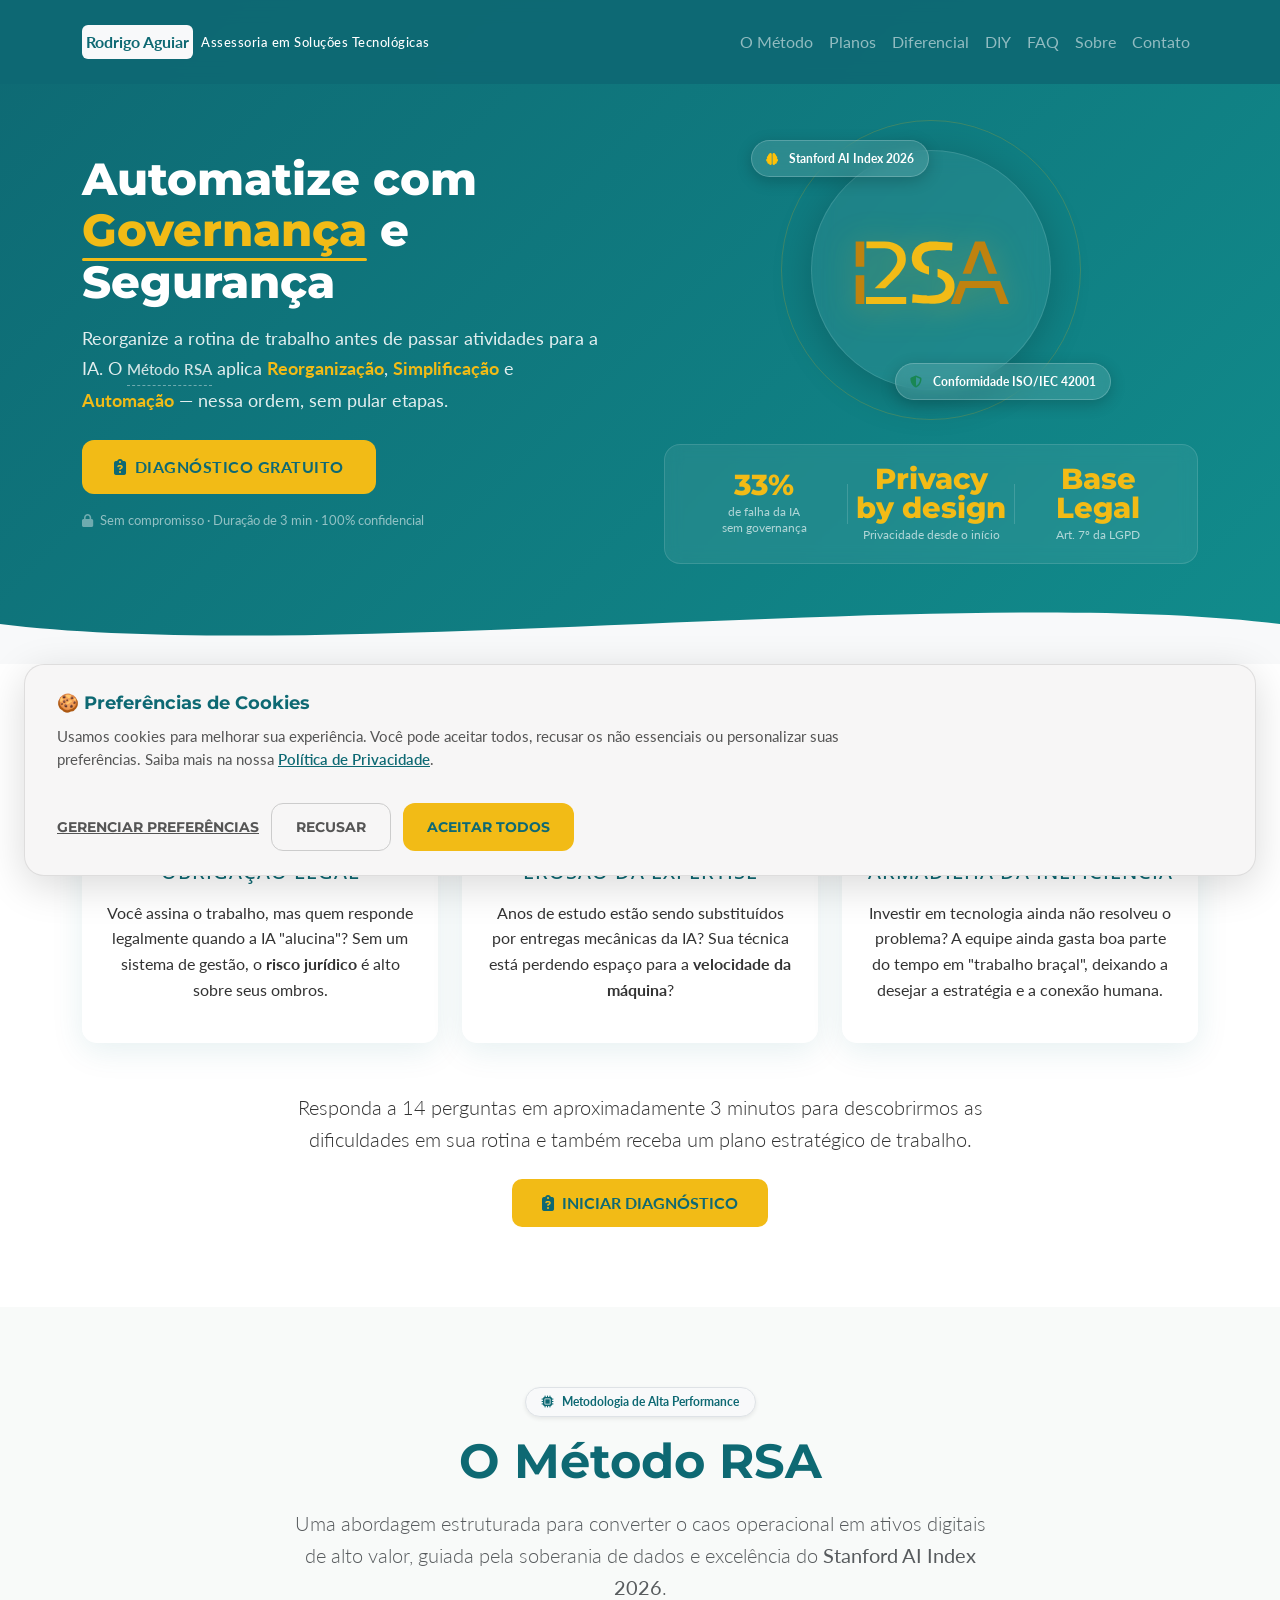
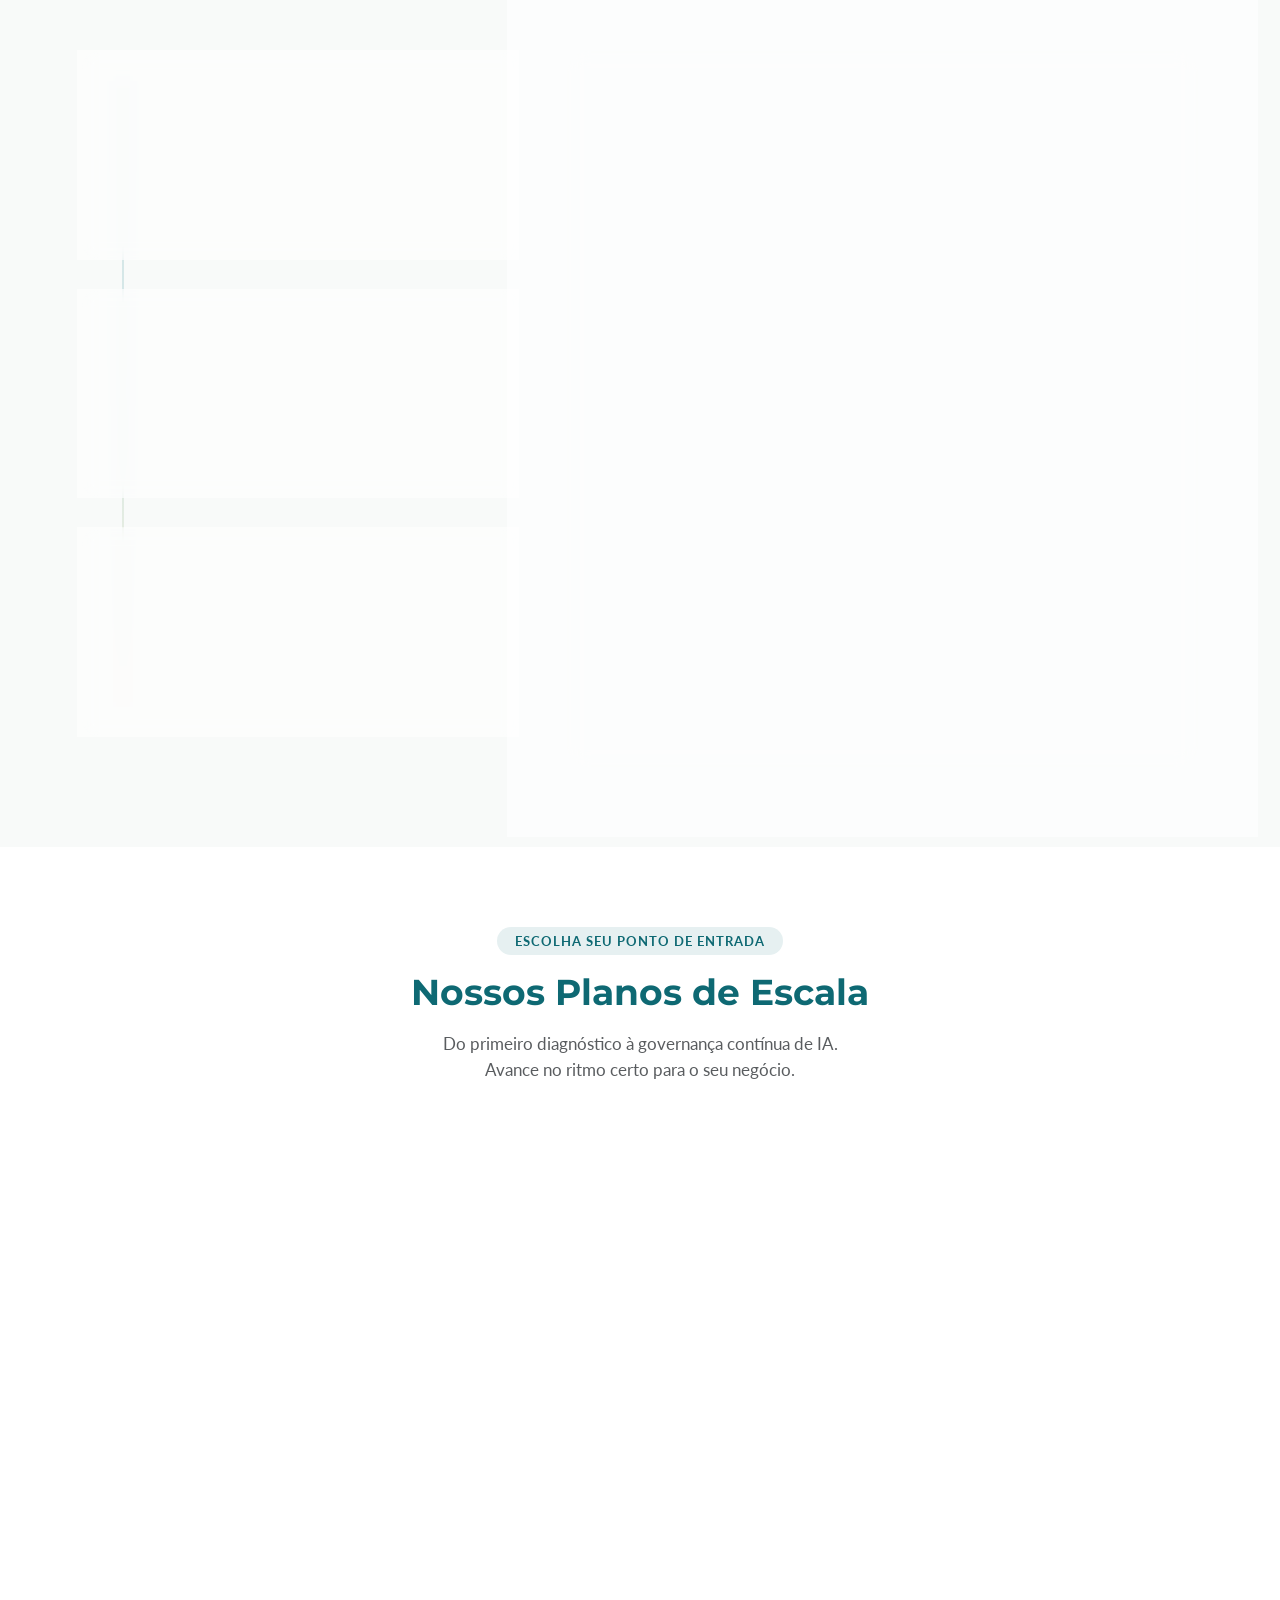
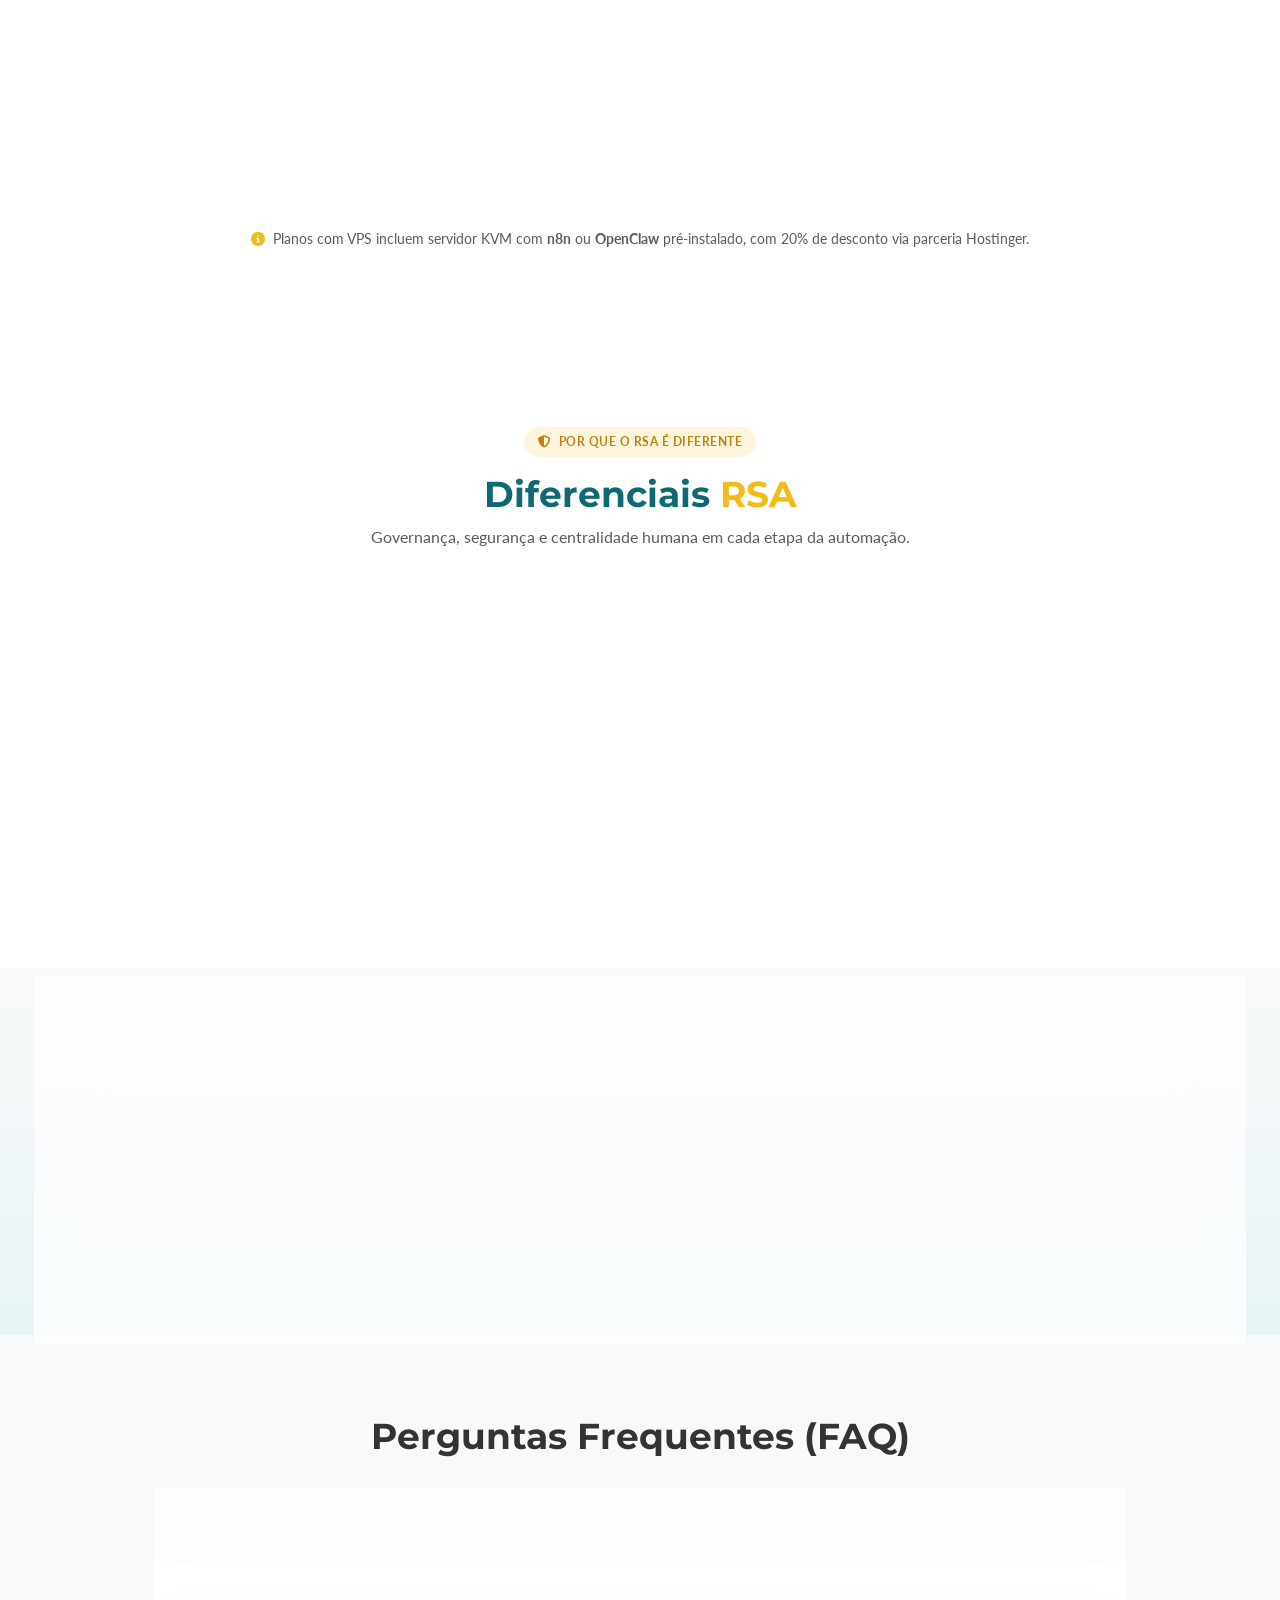
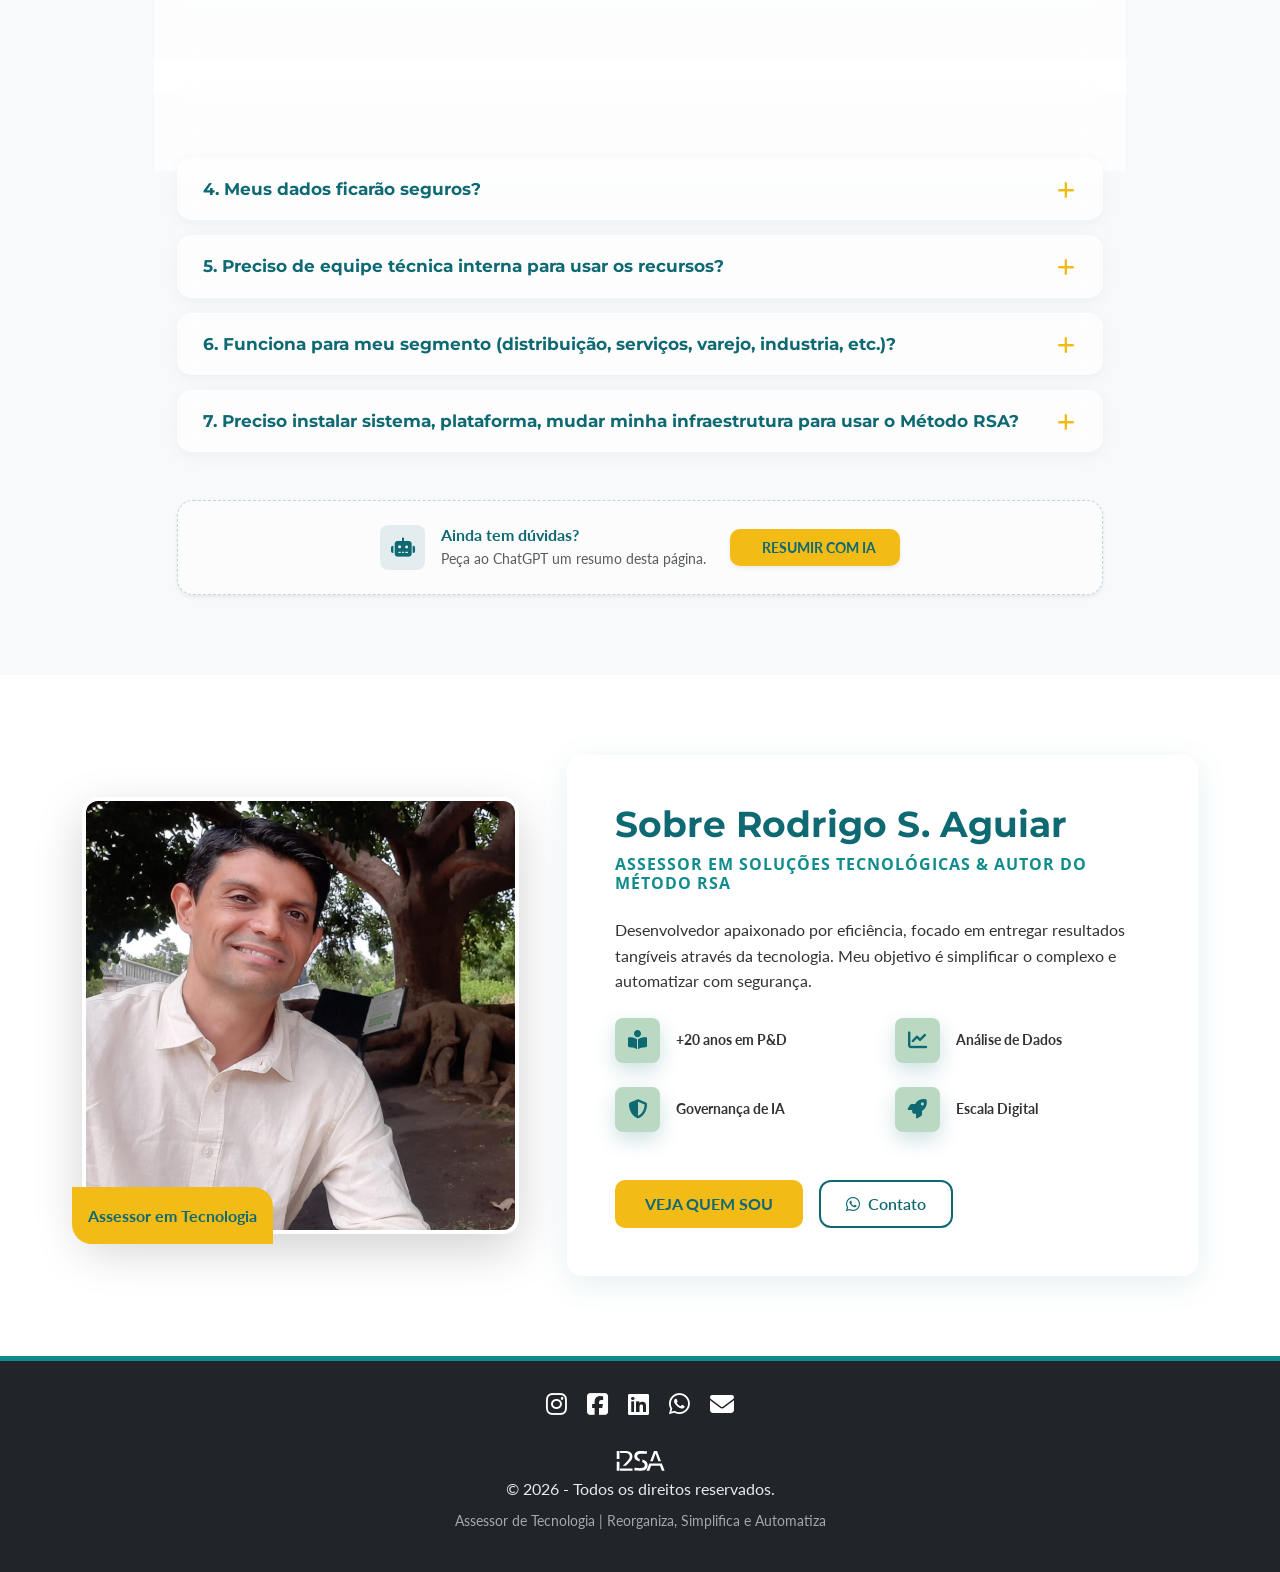
==== commit 459964fe: "feat: atualização de contato." ====
--- a/index.html
+++ b/index.html
@@ -89,7 +89,7 @@
     <nav class="navbar navbar-expand-lg navbar-dark navbar-glass fixed-top">
         <div class="container">
             <a class="navbar-brand fw-bold d-flex align-items-center" href="#">
-                <div class="nav-brand-box bg-light p-1 rounded" style="text-align: center; color: var(--rsa-primary);">
+                <div class="nav-brand-box bg-light p-1 rounded text-center text-rsa-primary">
                     Rodrigo Aguiar
                 </div>
                 <span class="ms-2 d-none d-sm-inline slogan-text">Assessoria em Soluções Tecnológicas</span>
@@ -103,8 +103,9 @@
                     <li class="nav-item"><a class="nav-link" href="#planos">Planos</a></li>
                     <li class="nav-item"><a class="nav-link" href="#diferencial">Diferencial</a></li>
                     <li class="nav-item"><a class="nav-link" href="#diy">DIY</a></li>
+                    <li class="nav-item"><a class="nav-link" href="#faq">FAQ</a></li>
                     <li class="nav-item"><a class="nav-link" href="#sobre">Sobre</a></li>
-                    <li class="nav-item"><a class="nav-link" href="#faq">FAQ</a></li>
+                    <li class="nav-item"><a class="nav-link" href="#contato">Contato</a></li>
                 </ul>
             </div>
         </div>
@@ -268,7 +269,7 @@
                     <i class="fa-solid fa-microchip me-2 text-rsa-accent"></i>Metodologia de Alta Performance
                 </span>
                 <h2 class="display-5 fw-bold text-rsa-primary mb-3" data-aos="fade-up">O Método RSA</h2>
-                <p class="lead text-muted mx-auto" style="max-width: 700px;" data-aos="fade-up">
+                <p class="lead text-muted mx-auto max-width-700" data-aos="fade-up">
                     Uma abordagem estruturada para converter o caos operacional em ativos digitais de alto valor,
                     guiada pela soberania de dados e excelência do <strong>Stanford AI Index 2026</strong>.
                 </p>
@@ -418,7 +419,7 @@
                         </div>
 
                         <a href="https://wa.me/5547992704018?text=Olá,%20Rodrigo!%0AGostaria%20de%20saber%20mais%20sobre%20o%20Plano%20*Fluxo*%20*Ágil*."
-                            target="_blank" class="btn btn-outline-plan mt-auto">
+                            target="_blank" rel="noopener" class="btn btn-outline-plan mt-auto">
                             Quero começar agora
                         </a>
 
@@ -458,7 +459,7 @@
                         </div>
 
                         <a href="https://wa.me/5547992704018?text=Olá,%20Rodrigo!%0AGostaria%20de%20saber%20mais%20sobre%20o%20Plano%20*Assessoria*%20*RSA*."
-                            target="_blank" class="btn btn-rsa mt-auto">
+                            target="_blank" rel="noopener" class="btn btn-rsa mt-auto">
                             Quero transformar minha empresa
                         </a>
 
@@ -493,7 +494,7 @@
                         </div>
 
                         <a href="https://wa.me/5547992704018?text=Olá,%20Rodrigo!%0AGostaria%20de%20saber%20mais%20sobre%20o%20Plano%20*Parceria*%20*RSA*."
-                            target="_blank" class="btn btn-outline-plan mt-auto">
+                            target="_blank" rel="noopener" class="btn btn-outline-plan mt-auto">
                             Quero governança contínua
                         </a>
 
@@ -528,7 +529,7 @@
                         </div>
 
                         <a href="https://wa.me/5547992704018?text=Olá,%20Rodrigo!%0AGostaria%20de%20saber%20mais%20sobre%20o%20Plano%20*Enterprise*."
-                            target="_blank" class="btn btn-outline-plan mt-auto">
+                            target="_blank" rel="noopener" class="btn btn-outline-plan mt-auto">
                             Solicitar proposta
                         </a>
 
@@ -829,8 +830,8 @@
                             class="p-3 p-md-4 rounded-4 border border-dashed border-rsa-primary border-opacity-25 bg-white bg-opacity-50 shadow-sm">
                             <div class="d-flex flex-column flex-md-row align-items-center justify-content-center gap-4">
                                 <div class="d-flex align-items-center gap-3 text-start">
-                                    <div class="rsa-icon-box small-icon-box bg-rsa-primary bg-opacity-10 text-rsa-primary shadow-none"
-                                        style="width: 50px !important; height: 50px !important;">
+                                    <div
+                                        class="rsa-icon-box small-icon-box bg-rsa-primary-light text-rsa-primary shadow-none">
                                         <i class="fa-solid fa-robot"></i>
                                     </div>
                                     <div>
@@ -839,7 +840,7 @@
                                     </div>
                                 </div>
                                 <a href="https://chat.openai.com/?q=Resuma+os+entregáveis+desta+página+https%3A%2F%2Fwww.rsa.ia.br+Destaque+como+o+Método+RSA+pode+resolver+os+problemas+administrativos."
-                                    target="_blank"
+                                    target="_blank" rel="noopener"
                                     class="btn btn-rsa btn-sm px-4 py-2 d-flex align-items-center gap-2 shadow-sm">
                                     <i class="fa-solid fa-sparkles"></i>
                                     <span>Resumir com IA</span>
@@ -914,9 +915,13 @@
                         </div>
 
                         <div class="d-flex flex-wrap gap-3 align-items-center">
-                            <a href="https://raguiar.eng.br/" target="_blank" class="btn btn-rsa">
+                            <a href="https://raguiar.eng.br/" target="_blank" rel="noopener" class="btn btn-rsa">
                                 Veja quem sou
                             </a>
+                            <a href="https://wa.me/5547992704018" target="_blank" rel="noopener"
+                                class="btn btn-outline-rsa">
+                                <i class="fa-brands fa-whatsapp me-2"></i>Contato
+                            </a>
                         </div>
                     </div>
                 </div>
@@ -926,23 +931,27 @@
 
 
     <!-- Footer -->
-    <footer class="py-4 bg-dark text-white text-center">
+    <footer id="contato" class="py-4 bg-dark text-white text-center">
         <div class="container">
             <div class="footer__socials mb-4">
-                <a href="https://www.instagram.com/rsaguiarbr/" target="_blank" title="Instagram" class="mx-2">
+                <a href="https://www.instagram.com/rsaguiarbr/" target="_blank" rel="noopener" aria-label="Instagram"
+                    title="Instagram" class="mx-2">
                     <i class="fa-brands fa-instagram"></i>
                 </a>
-                <a href="https://www.facebook.com/raguiar.eng/" target="_blank" title="Facebook" class="mx-2">
+                <a href="https://www.facebook.com/raguiar.eng/" target="_blank" rel="noopener" aria-label="Facebook"
+                    title="Facebook" class="mx-2">
                     <i class="fa-brands fa-square-facebook"></i>
                 </a>
-                <a href="https://linkedin.com/in/rsouzaaguiar/" target="_blank" title="LinkedIn" class="mx-2">
+                <a href="https://linkedin.com/in/rsouzaaguiar/" target="_blank" rel="noopener" aria-label="LinkedIn"
+                    title="LinkedIn" class="mx-2">
                     <i class="fa-brands fa-linkedin"></i>
                 </a>
                 <a href="https://wa.me/5547992704018?text=Olá%20Rodrigo.%20Entro%20em%20contato%20através%20do%20seu%20site."
-                    target="_blank" title="WhatsApp" class="mx-2">
+                    target="_blank" rel="noopener" aria-label="WhatsApp" title="WhatsApp" class="mx-2">
                     <i class="fa-brands fa-whatsapp"></i>
                 </a>
-                <a href="mailto:raguiar.eng@gmail.com?subject=Contato%20pelo%20site" title="E-mail" class="mx-2">
+                <a href="mailto:raguiar.eng@gmail.com?subject=Contato%20pelo%20site" aria-label="E-mail" title="E-mail"
+                    class="mx-2">
                     <i class="fa-solid fa-envelope"></i>
                 </a>
             </div>
--- a/css/styles.css
+++ b/css/styles.css
@@ -1124,4 +1124,64 @@
 .border-opacity-25 {
     border-color: rgba(14, 105, 115, 0.25) !important;
 }
+
+/* ── RSA Component Enhancements ── */
+.btn-outline-rsa {
+    color: var(--rsa-primary);
+    border: 2px solid var(--rsa-primary);
+    background: transparent;
+    padding: 10px 25px;
+    border-radius: 12px;
+    font-weight: 600;
+    transition: all 0.3s ease;
+    text-decoration: none;
+    display: inline-flex;
+    align-items: center;
+    justify-content: center;
+}
+
+.btn-outline-rsa:hover {
+    background: var(--rsa-primary);
+    color: var(--rsa-accent);
+    transform: translateY(-2px);
+    box-shadow: 0 5px 15px rgba(14, 105, 115, 0.2);
+}
+
+.small-icon-box {
+    width: 45px !important;
+    height: 45px !important;
+    font-size: 1.2rem !important;
+    flex-shrink: 0;
+}
+
+.bg-rsa-support-light {
+    background: var(--rsa-support);
+}
+
+.text-rsa-primary {
+    color: var(--rsa-primary) !important;
+}
+
+.bg-rsa-primary {
+    background-color: var(--rsa-primary) !important;
+}
+
+.bg-rsa-primary-light {
+    background-color: rgba(14, 105, 115, 0.1) !important;
+}
+
+.bg-rsa-accent {
+    background-color: var(--rsa-accent) !important;
+}
+
+.max-width-700 {
+    max-width: 700px !important;
+}
+
+
+.max-width-600 {
+    max-width: 600px !important;
+}
+
+
 
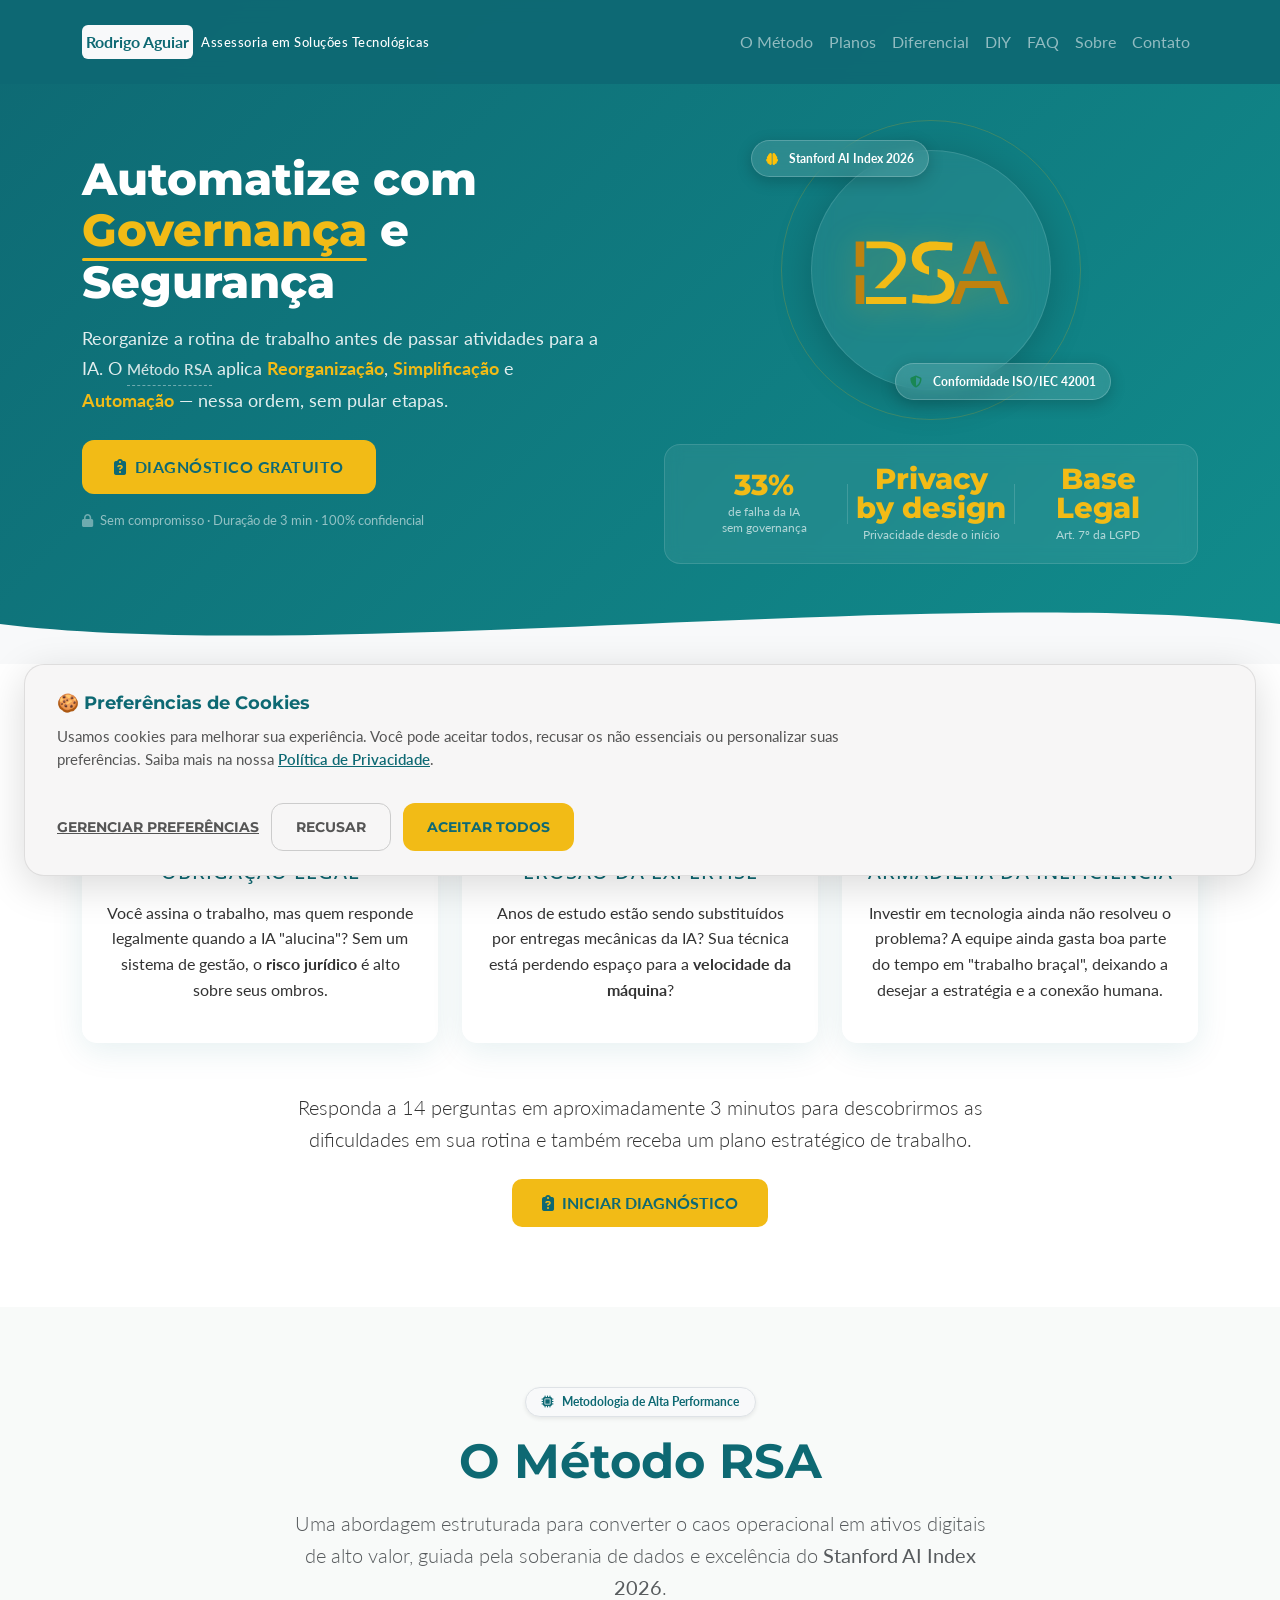
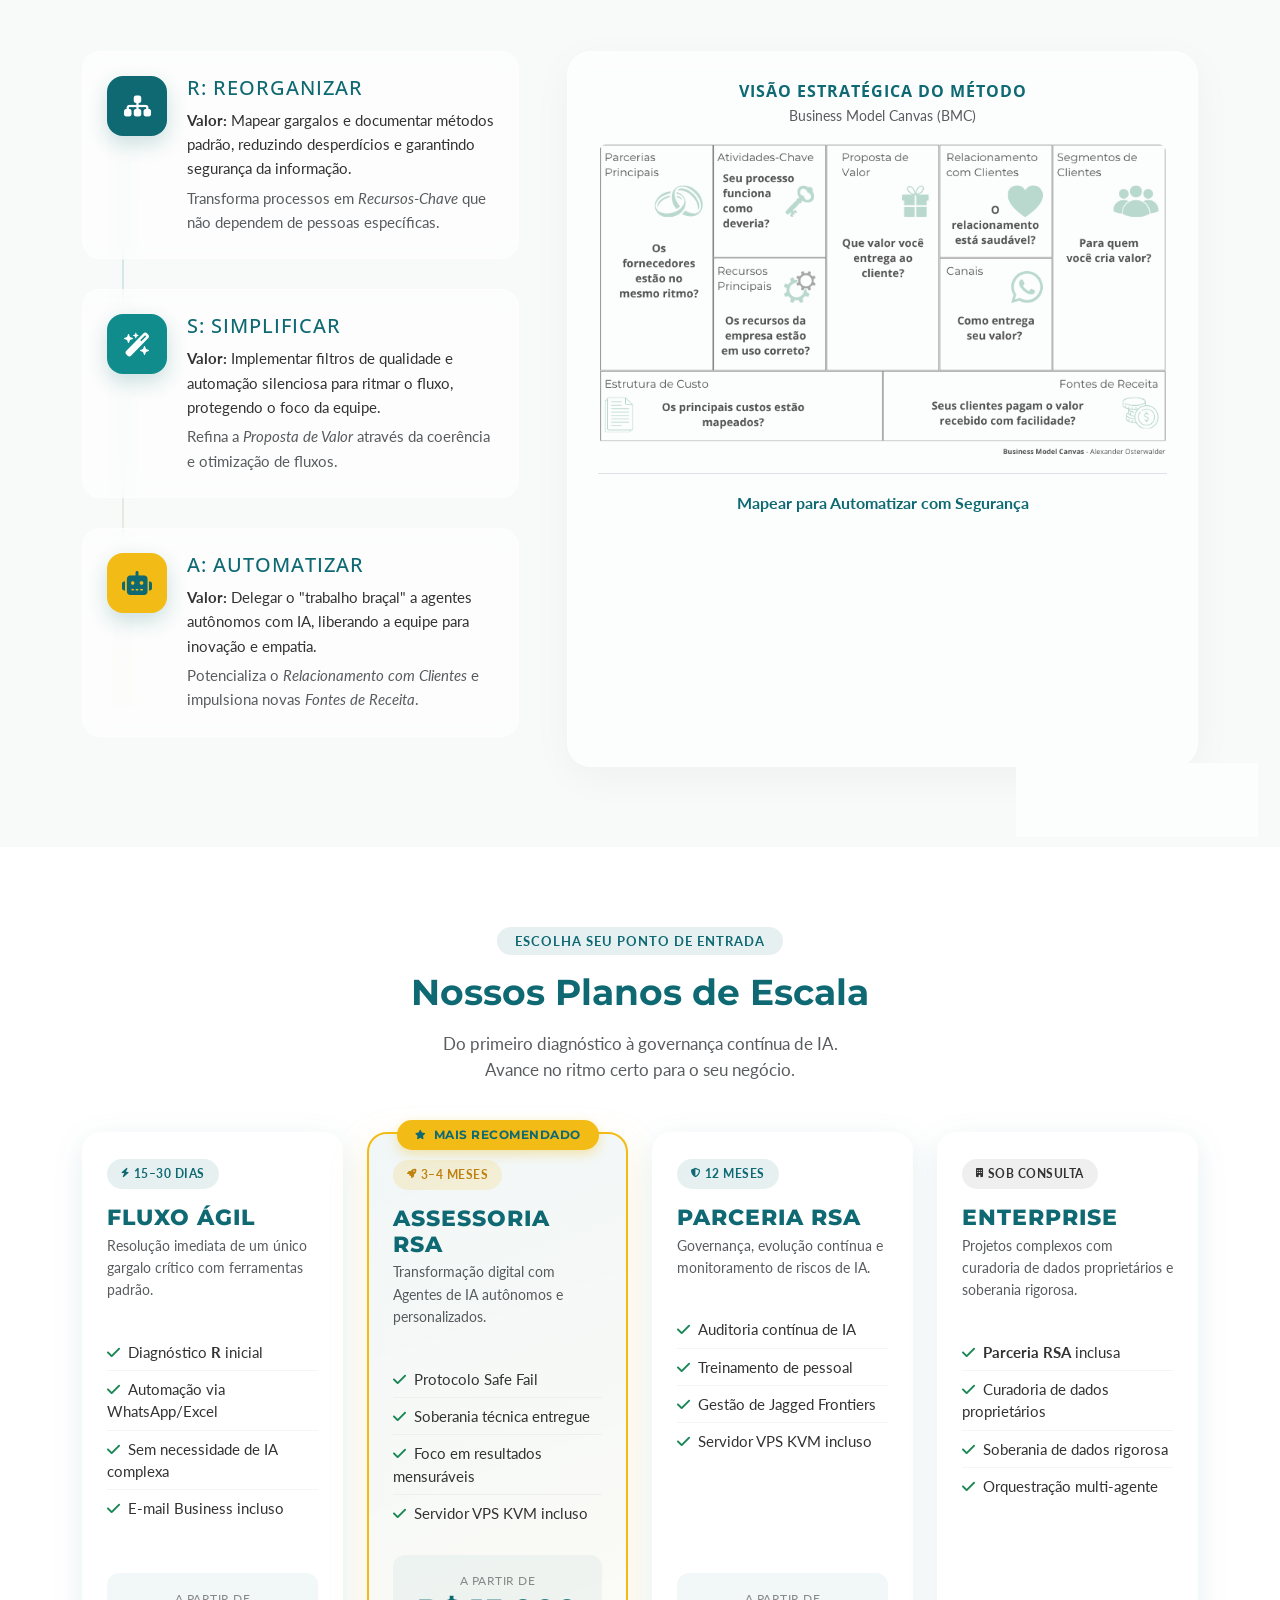
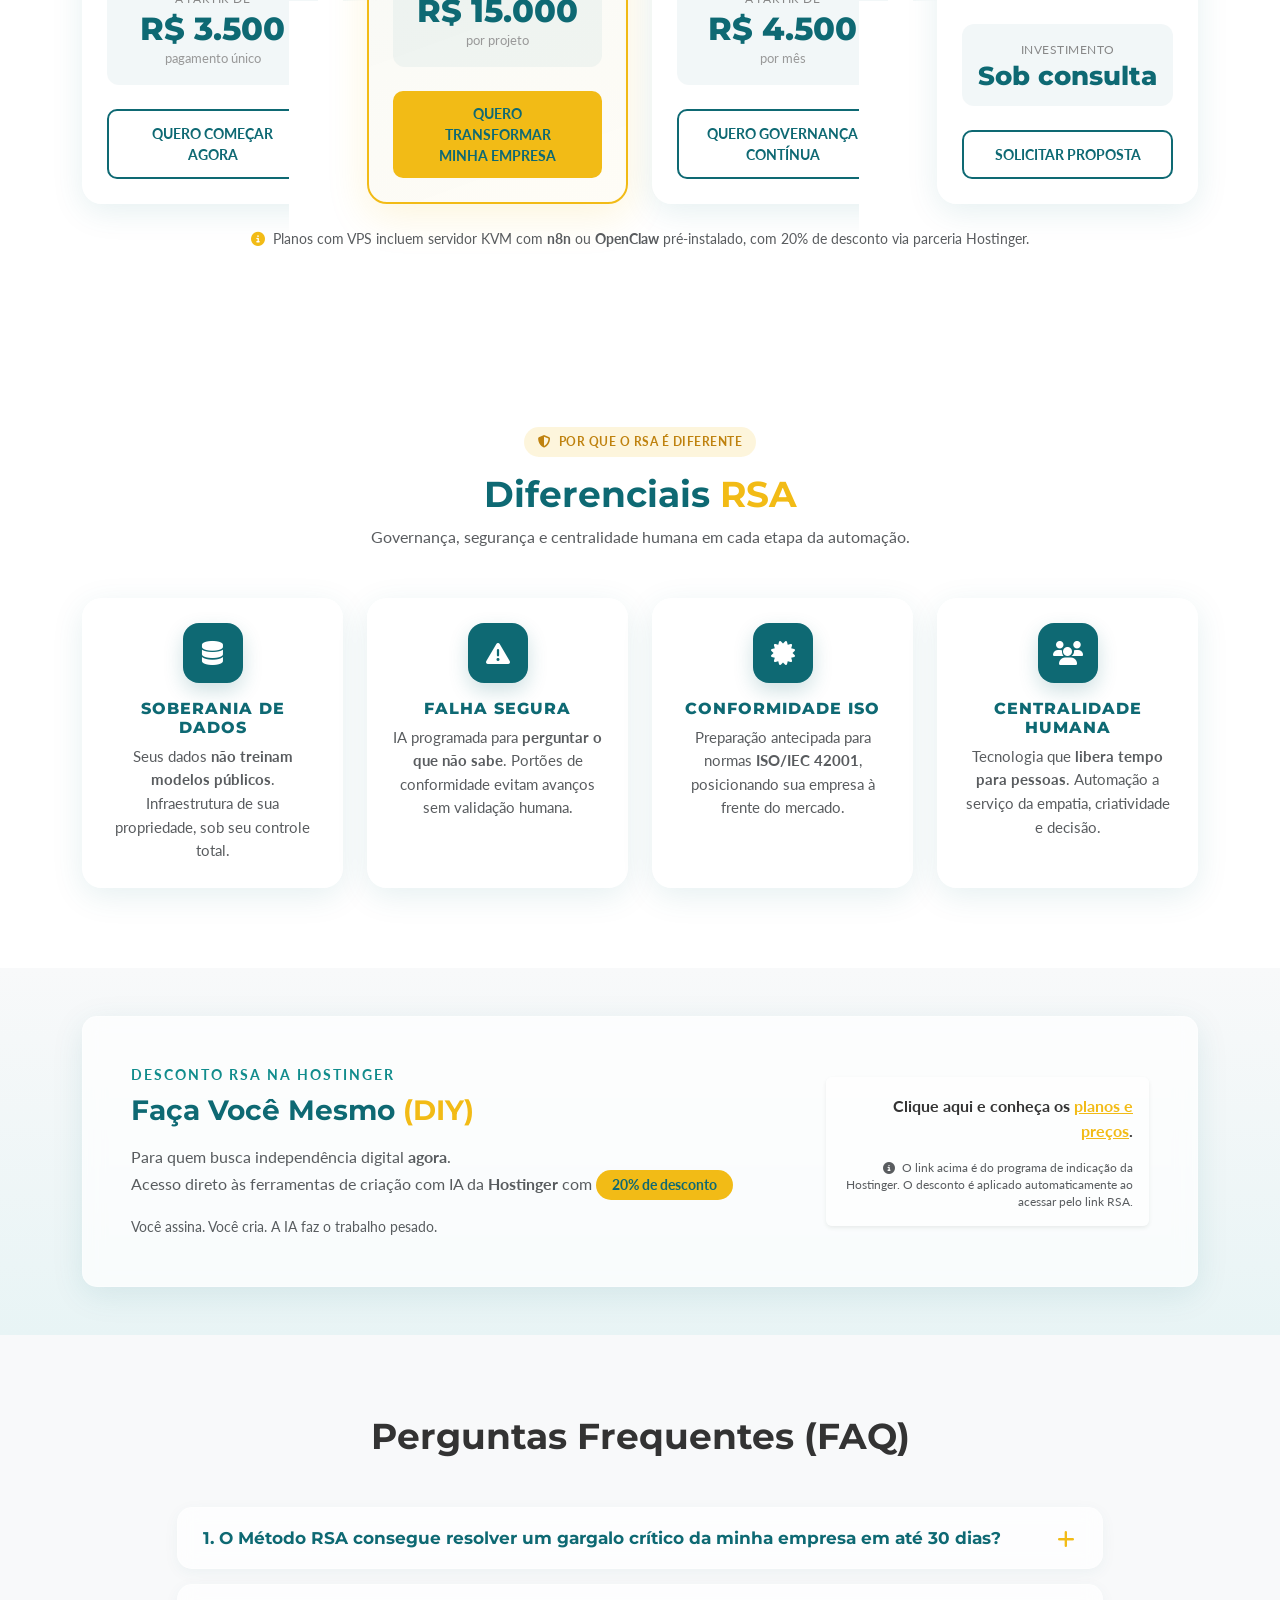
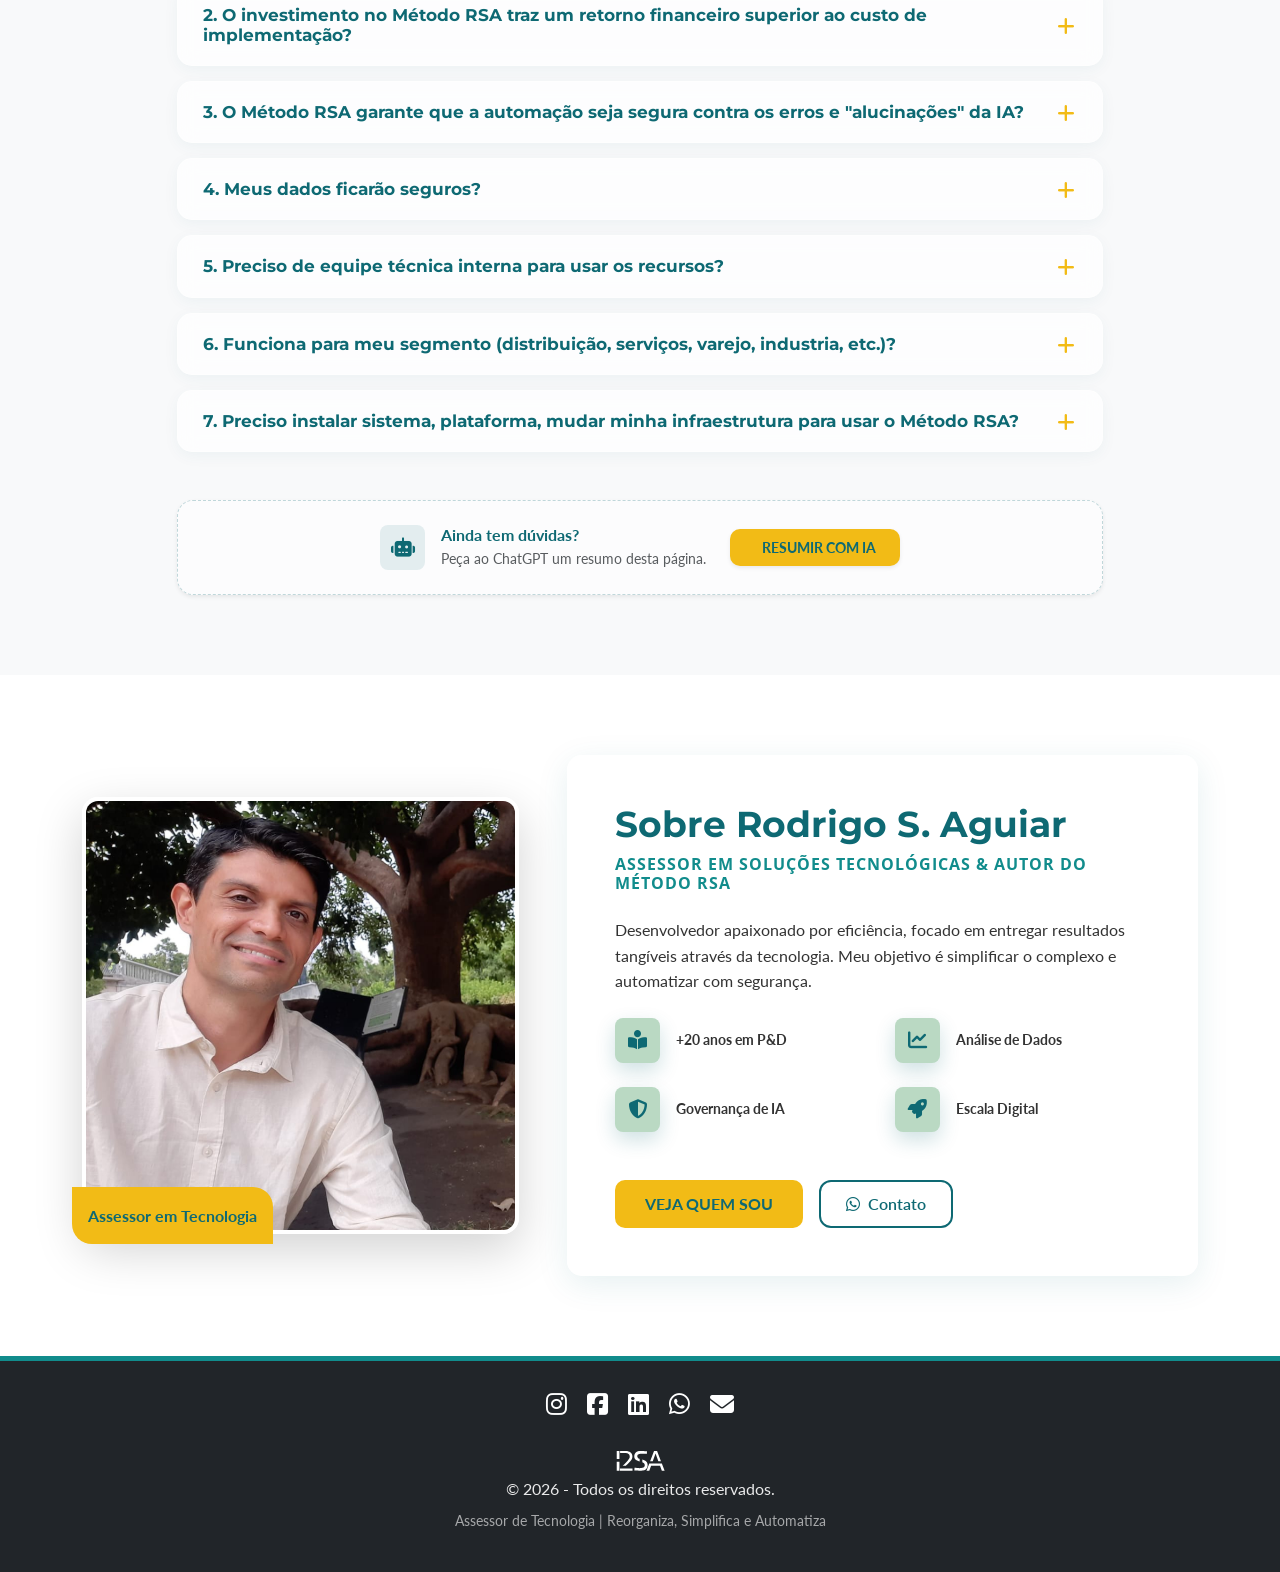
==== commit bb767feb: "feat: atualização de link de contato WhatsApp." ====
--- a/index.html
+++ b/index.html
@@ -918,8 +918,8 @@
                             <a href="https://raguiar.eng.br/" target="_blank" rel="noopener" class="btn btn-rsa">
                                 Veja quem sou
                             </a>
-                            <a href="https://wa.me/5547992704018" target="_blank" rel="noopener"
-                                class="btn btn-outline-rsa">
+                            <a href="https://wa.me/5547992704018?text=Olá%20Rodrigo.%20Entro%20em%20contato%20através%20do%20seu%20site."
+                                target="_blank" rel="noopener" class="btn btn-outline-rsa">
                                 <i class="fa-brands fa-whatsapp me-2"></i>Contato
                             </a>
                         </div>
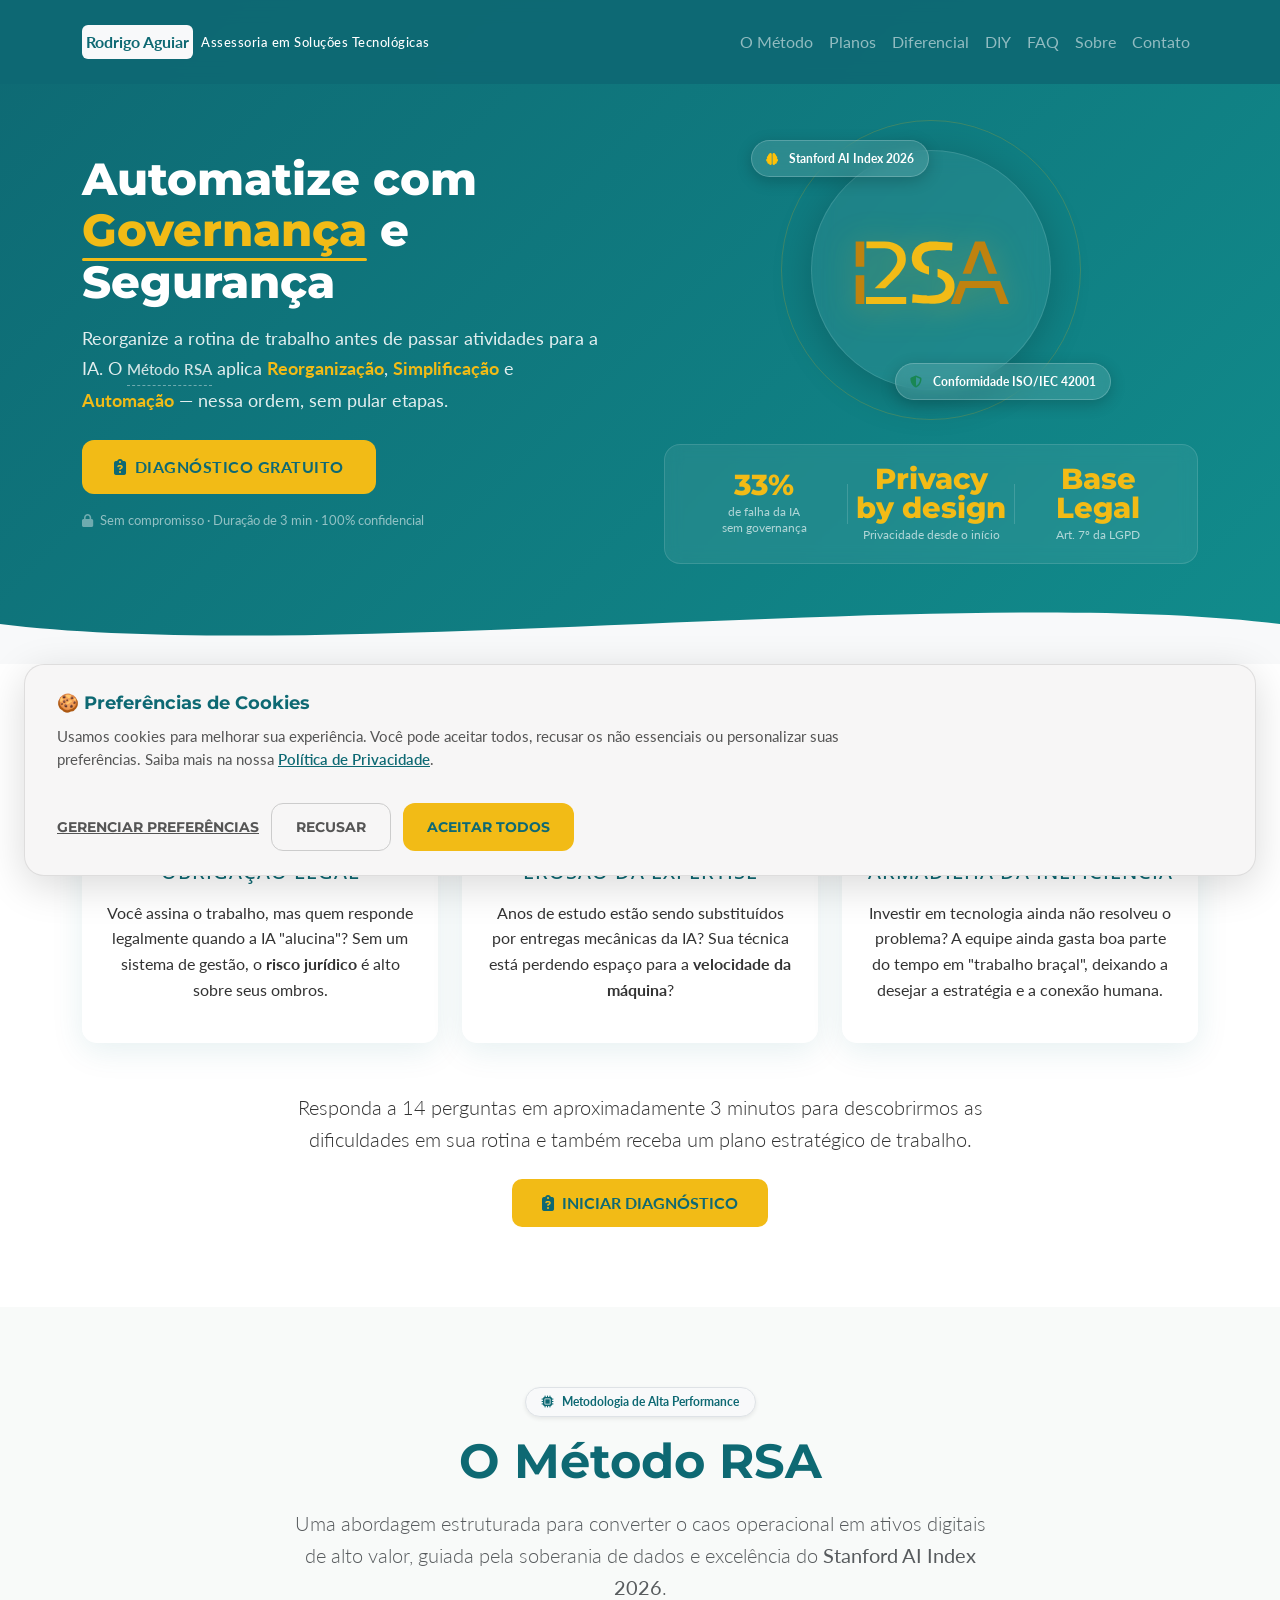
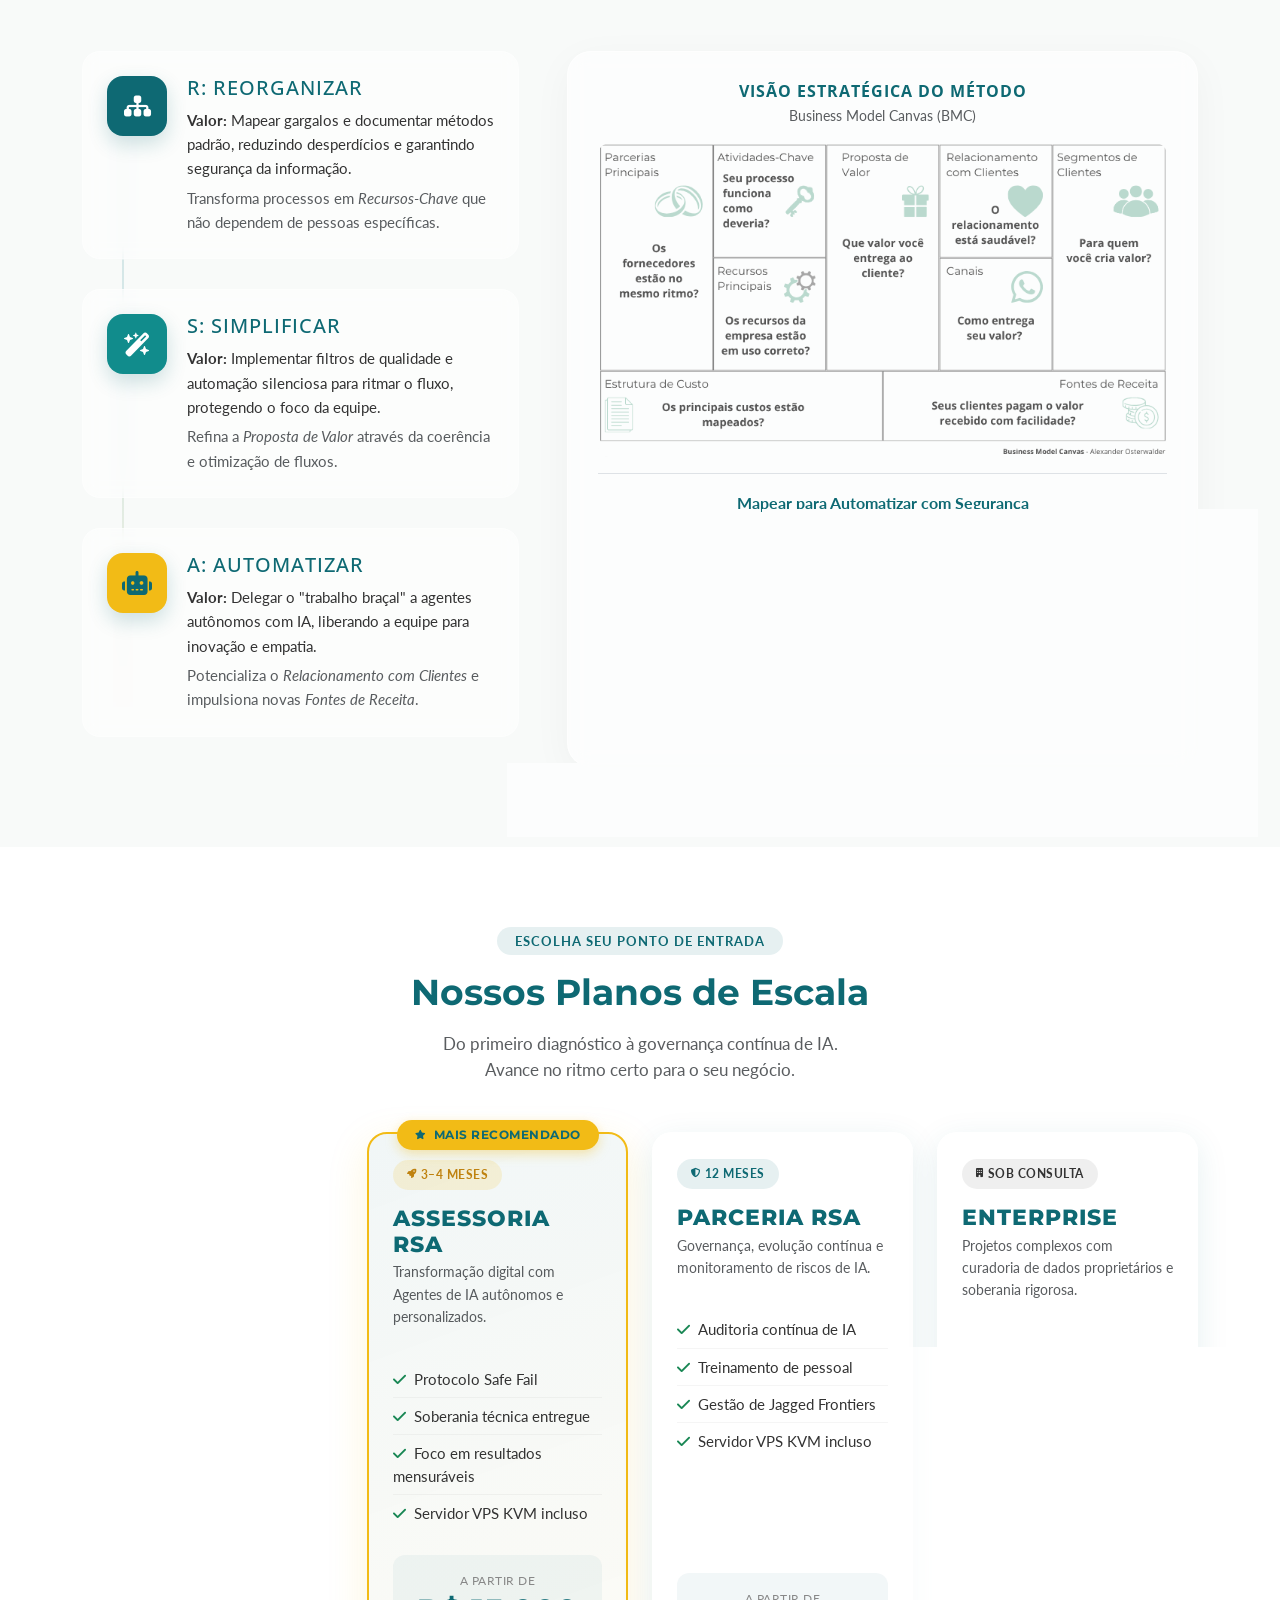
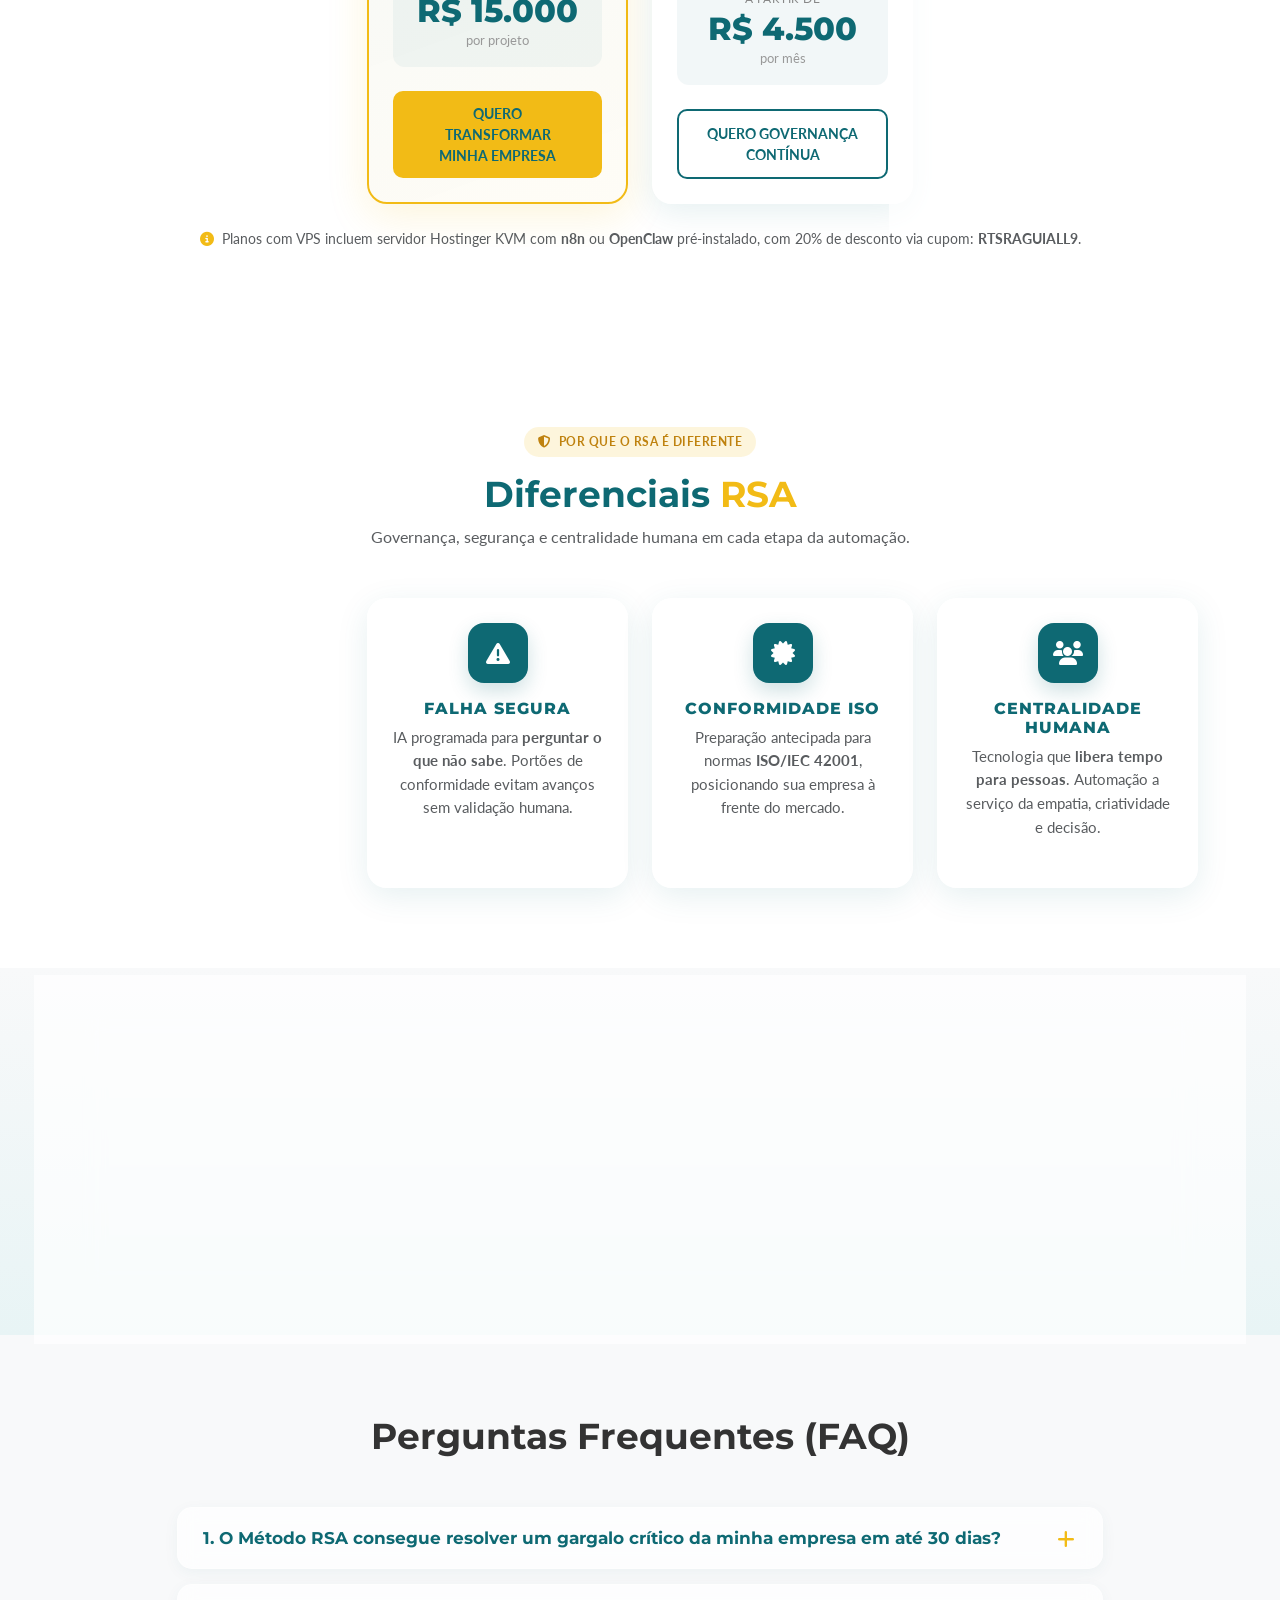
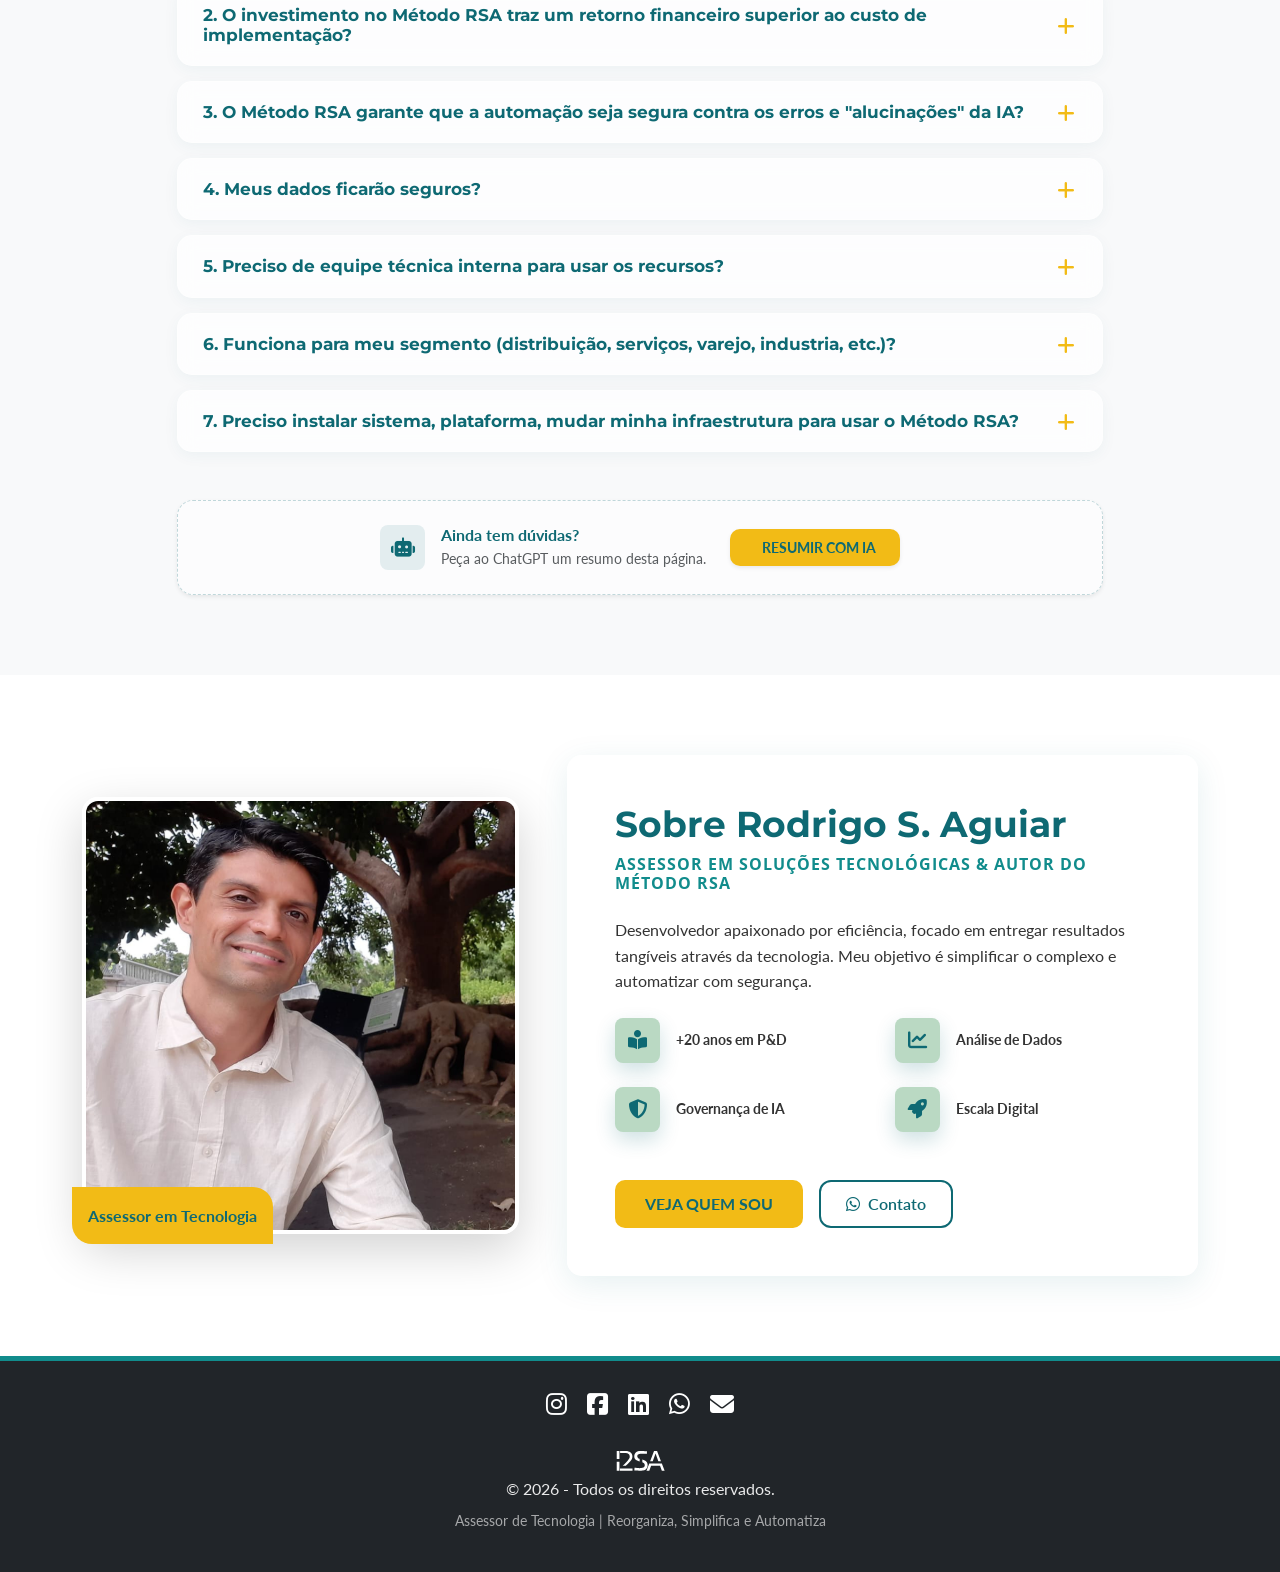
==== commit b9eae509: "Alteração de parceria hostinger para cupom de desconto." ====
--- a/index.html
+++ b/index.html
@@ -541,8 +541,8 @@
             <!-- ── Nota de rodapé contextualizada ── -->
             <p class="text-center text-muted small mt-4" data-aos="fade-up">
                 <i class="fa-solid fa-circle-info me-1" style="color:var(--rsa-accent);"></i>
-                Planos com VPS incluem servidor KVM com <strong>n8n</strong> ou
-                <strong>OpenClaw</strong> pré-instalado, com 20% de desconto via parceria Hostinger.
+                Planos com VPS incluem servidor Hostinger KVM com <strong>n8n</strong> ou
+                <strong>OpenClaw</strong> pré-instalado, com 20% de desconto via cupom: <strong>RTSRAGUIALL9</strong>.
             </p>
 
         </div>
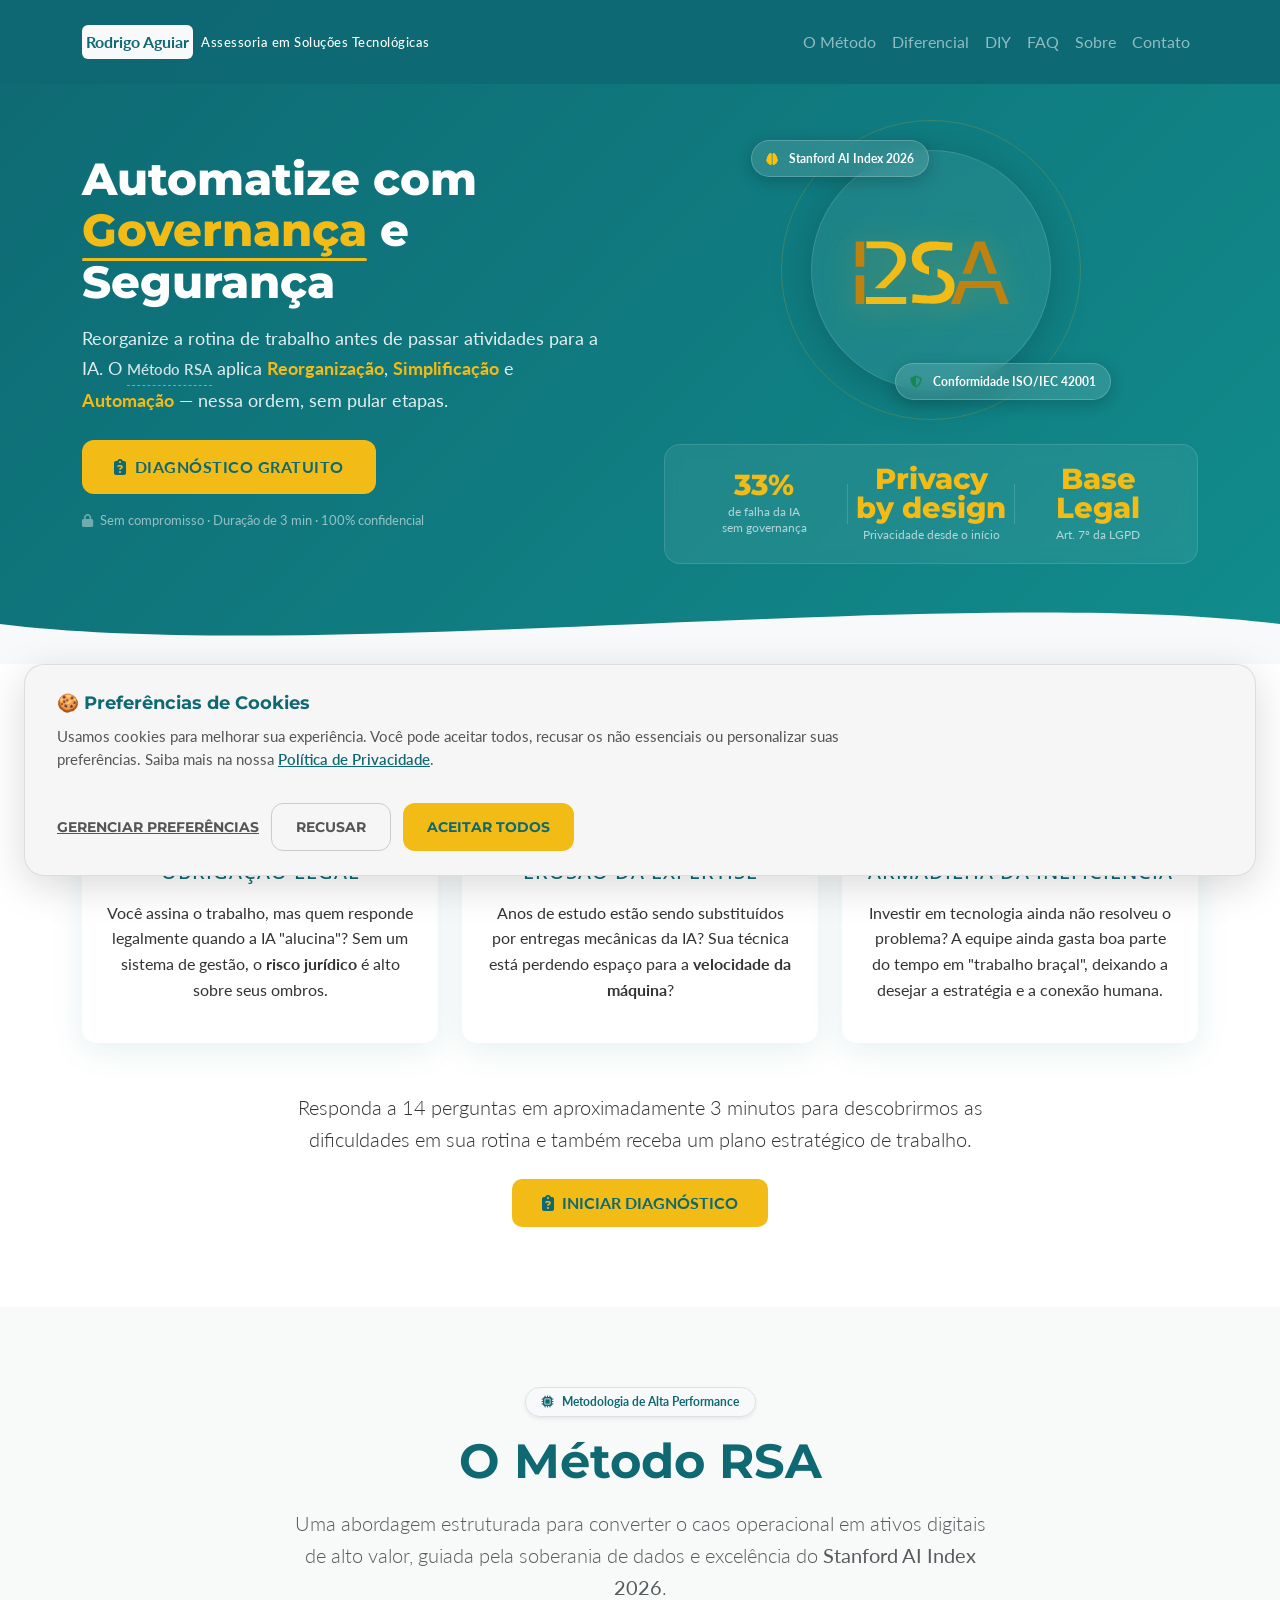
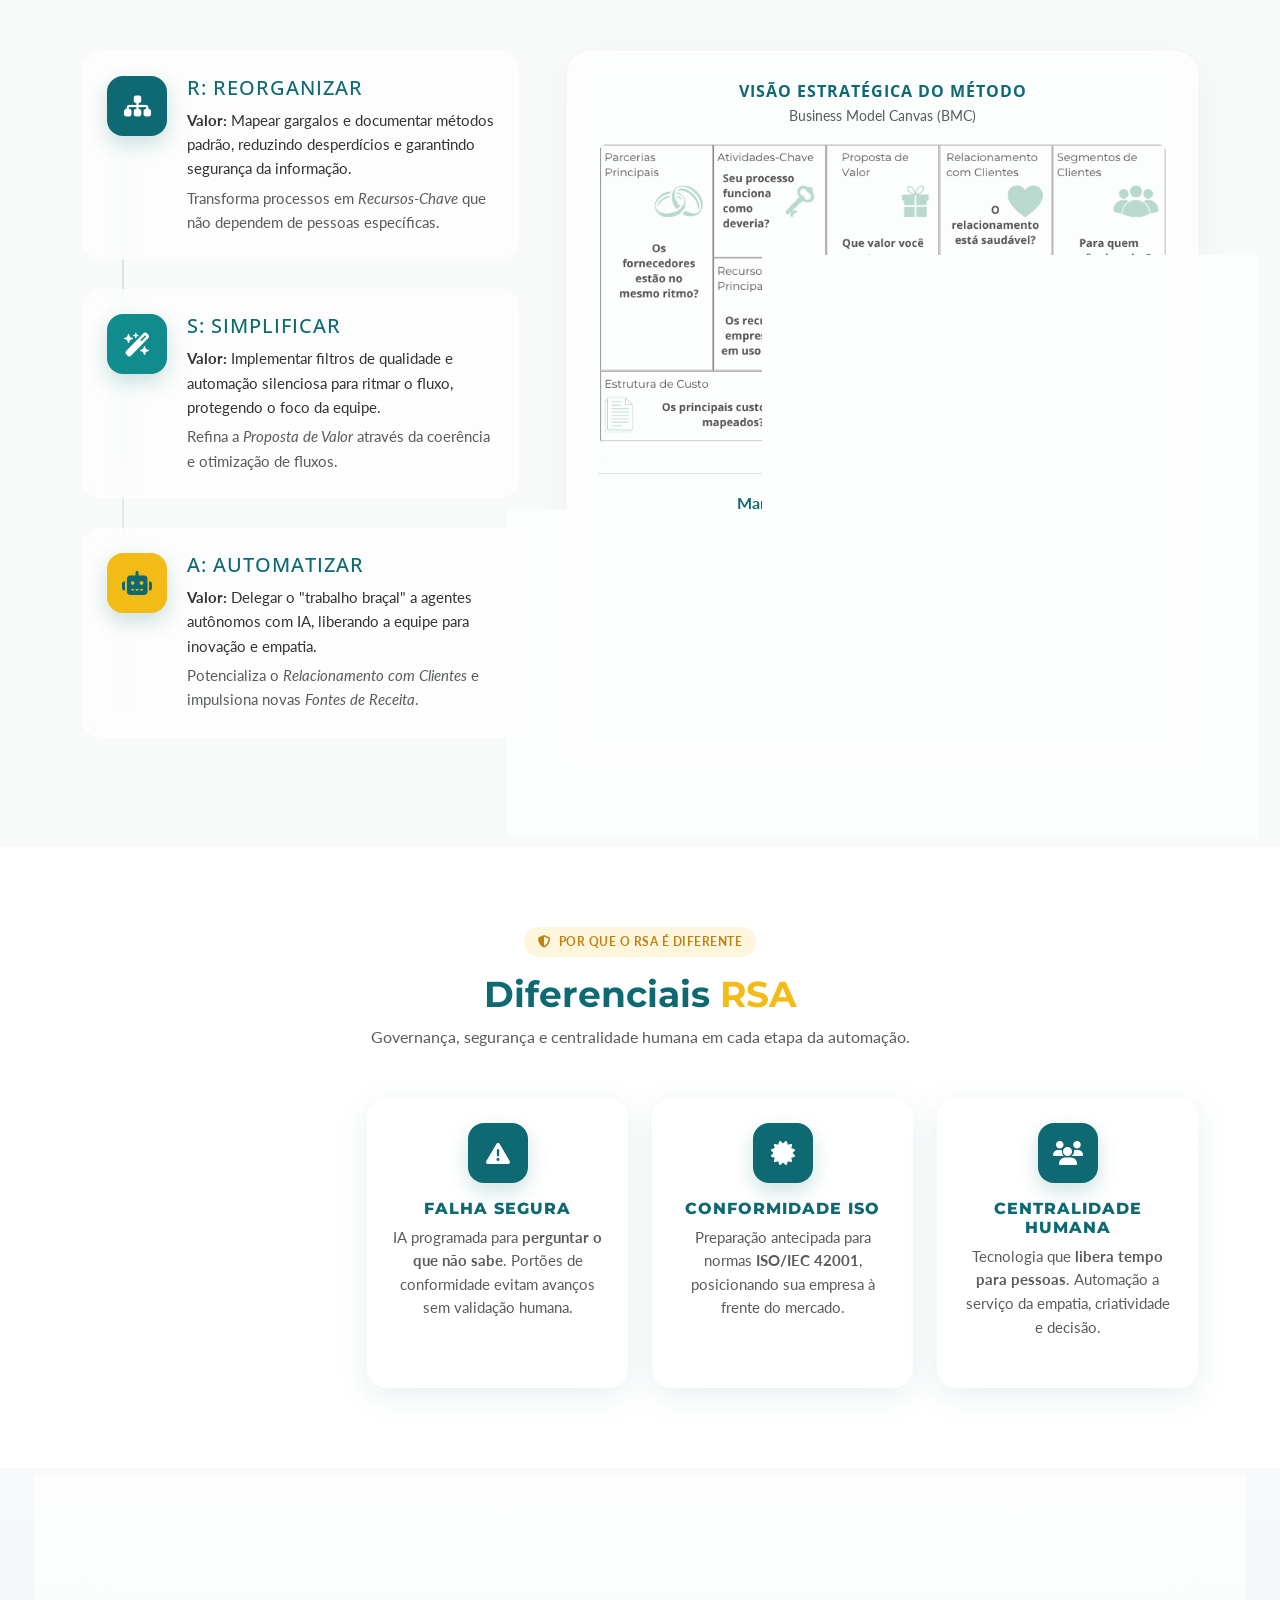
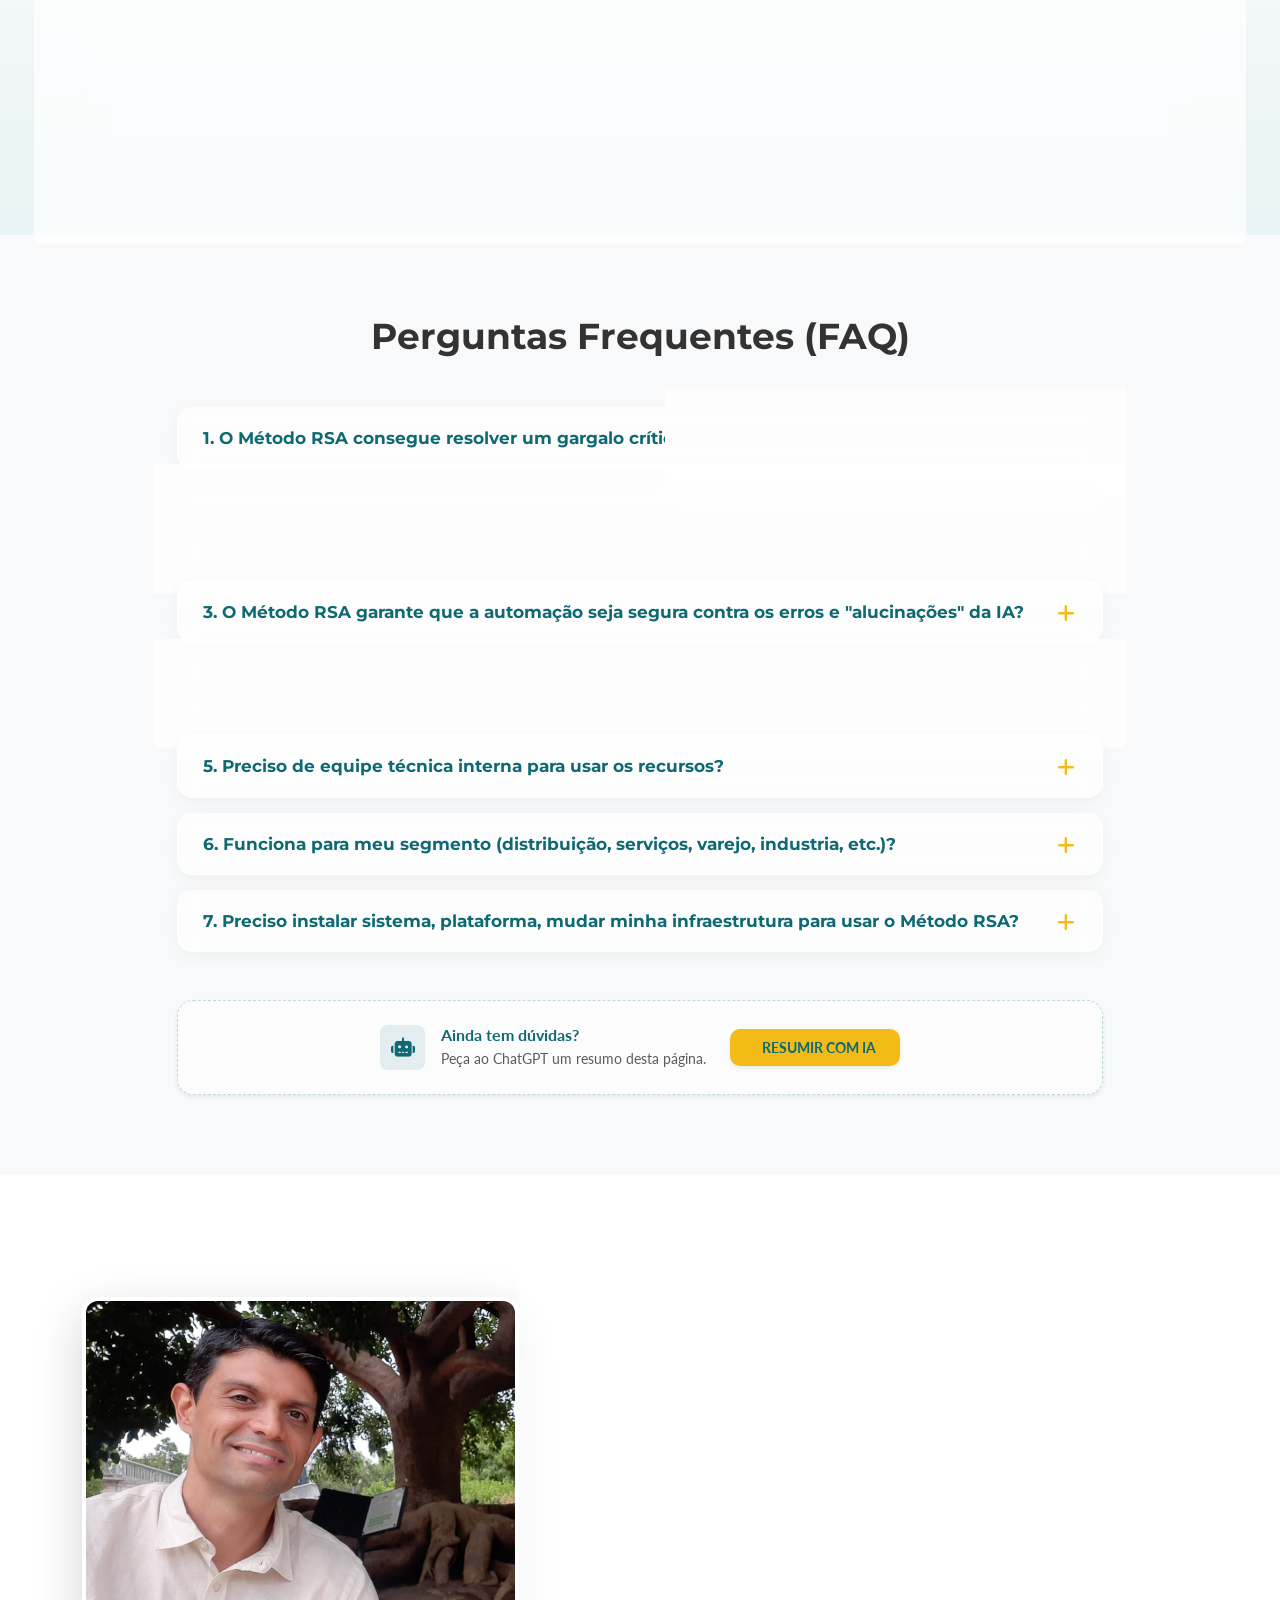
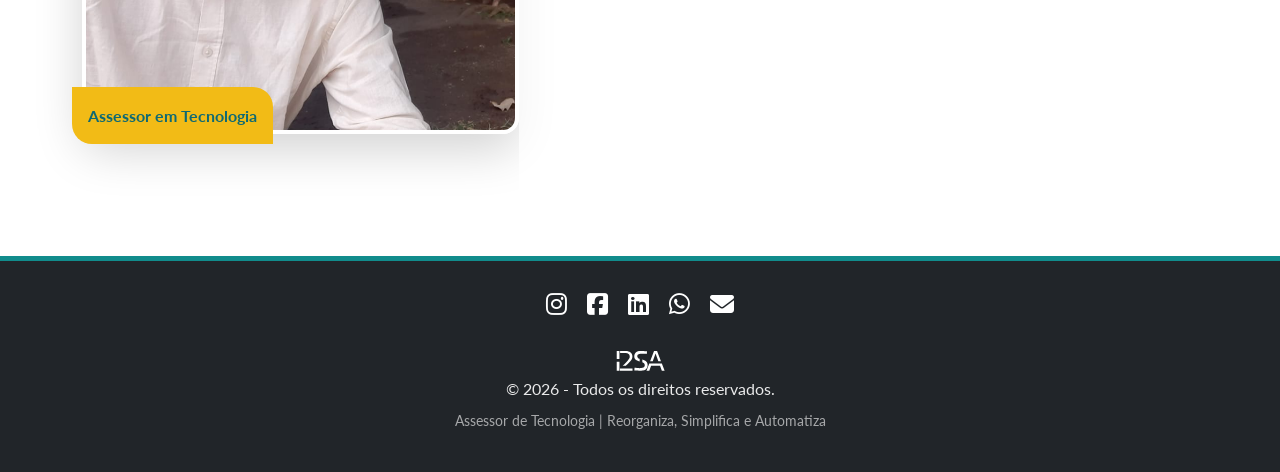
==== commit b29f6e01: "remoção dos planos para tirar os preços do ar" ====
--- a/index.html
+++ b/index.html
@@ -100,7 +100,6 @@
             <div class="collapse navbar-collapse" id="navbarNav">
                 <ul class="navbar-nav ms-auto">
                     <li class="nav-item"><a class="nav-link" href="#metodo">O Método</a></li>
-                    <li class="nav-item"><a class="nav-link" href="#planos">Planos</a></li>
                     <li class="nav-item"><a class="nav-link" href="#diferencial">Diferencial</a></li>
                     <li class="nav-item"><a class="nav-link" href="#diy">DIY</a></li>
                     <li class="nav-item"><a class="nav-link" href="#faq">FAQ</a></li>
@@ -364,187 +363,6 @@
                     </div>
                 </div>
             </div>
-        </div>
-    </section>
-
-    <!-- PLANOS DE ESCALA — RSA -->
-    <section id="planos" class="section-padding bg-white">
-        <div class="container">
-
-            <!-- ── Cabeçalho da Seção ── -->
-            <div class="text-center mb-5" data-aos="fade-up">
-                <span class="badge text-uppercase mb-3" style="background:rgba(14,105,115,0.1);
-                   color:var(--rsa-primary);
-                   font-size:.8rem;letter-spacing:1px;padding:8px 18px;border-radius:30px;">
-                    Escolha seu ponto de entrada
-                </span>
-                <h2 class="fw-bold" style="color:var(--rsa-primary);">
-                    Nossos Planos de Escala
-                </h2>
-                <p class="text-muted mx-auto mt-3" style="max-width:560px;font-size:1.05rem;">
-                    Do primeiro diagnóstico à governança contínua de IA.<br>
-                    Avance no ritmo certo para o seu negócio.
-                </p>
-            </div>
-
-            <!-- ── Grid de Planos ── -->
-            <div class="row g-4 align-items-stretch justify-content-center">
-
-                <!-- CARD 1: Fluxo Ágil -->
-                <div class="col-12 col-md-6 col-xl-3" data-aos="fade-up" data-aos-delay="0">
-                    <div class="plan-card glass-card h-100 p-4 d-flex flex-column">
-
-                        <div class="plan-header mb-3">
-                            <span class="plan-badge">
-                                <i class="fa-solid fa-bolt fa-xs me-1"></i> 15–30 Dias
-                            </span>
-                            <h3 class="plan-name mt-3 mb-1">Fluxo Ágil</h3>
-                            <p class="text-muted small">
-                                Resolução imediata de um único gargalo crítico com ferramentas padrão.
-                            </p>
-                        </div>
-
-                        <ul class="plan-features list-unstyled flex-grow-1 mb-4">
-                            <li><i class="fa-solid fa-check text-success me-2"></i>Diagnóstico <strong>R</strong>
-                                inicial</li>
-                            <li><i class="fa-solid fa-check text-success me-2"></i>Automação via WhatsApp/Excel</li>
-                            <li><i class="fa-solid fa-check text-success me-2"></i>Sem necessidade de IA complexa</li>
-                            <li><i class="fa-solid fa-check text-success me-2"></i>E-mail Business incluso</li>
-                        </ul>
-
-                        <div class="plan-price mb-4">
-                            <span class="plan-from">A partir de</span>
-                            <div class="plan-value">R$ 3.500</div>
-                            <span class="plan-period">pagamento único</span>
-                        </div>
-
-                        <a href="https://wa.me/5547992704018?text=Olá,%20Rodrigo!%0AGostaria%20de%20saber%20mais%20sobre%20o%20Plano%20*Fluxo*%20*Ágil*."
-                            target="_blank" rel="noopener" class="btn btn-outline-plan mt-auto">
-                            Quero começar agora
-                        </a>
-
-                    </div>
-                </div>
-
-                <!-- CARD 2: Assessoria RSA — DESTAQUE -->
-                <div class="col-12 col-md-6 col-xl-3" data-aos="fade-up" data-aos-delay="100">
-                    <div
-                        class="plan-card plan-card--featured glass-card h-100 p-4 d-flex flex-column position-relative">
-
-                        <div class="plan-popular-badge">
-                            <i class="fa-solid fa-star fa-xs me-1"></i> Mais Recomendado
-                        </div>
-
-                        <div class="plan-header mb-3">
-                            <span class="plan-badge plan-badge--accent">
-                                <i class="fa-solid fa-rocket fa-xs me-1"></i> 3–4 Meses
-                            </span>
-                            <h3 class="plan-name mt-3 mb-1">Assessoria RSA</h3>
-                            <p class="text-muted small">
-                                Transformação digital com Agentes de IA autônomos e personalizados.
-                            </p>
-                        </div>
-
-                        <ul class="plan-features list-unstyled flex-grow-1 mb-4">
-                            <li><i class="fa-solid fa-check text-success me-2"></i>Protocolo Safe Fail</li>
-                            <li><i class="fa-solid fa-check text-success me-2"></i>Soberania técnica entregue</li>
-                            <li><i class="fa-solid fa-check text-success me-2"></i>Foco em resultados mensuráveis</li>
-                            <li><i class="fa-solid fa-check text-success me-2"></i>Servidor VPS KVM incluso</li>
-                        </ul>
-
-                        <div class="plan-price mb-4">
-                            <span class="plan-from">A partir de</span>
-                            <div class="plan-value">R$ 15.000</div>
-                            <span class="plan-period">por projeto</span>
-                        </div>
-
-                        <a href="https://wa.me/5547992704018?text=Olá,%20Rodrigo!%0AGostaria%20de%20saber%20mais%20sobre%20o%20Plano%20*Assessoria*%20*RSA*."
-                            target="_blank" rel="noopener" class="btn btn-rsa mt-auto">
-                            Quero transformar minha empresa
-                        </a>
-
-                    </div>
-                </div>
-
-                <!-- CARD 3: Parceria RSA -->
-                <div class="col-12 col-md-6 col-xl-3" data-aos="fade-up" data-aos-delay="200">
-                    <div class="plan-card glass-card h-100 p-4 d-flex flex-column">
-
-                        <div class="plan-header mb-3">
-                            <span class="plan-badge">
-                                <i class="fa-solid fa-shield-halved fa-xs me-1"></i> 12 Meses
-                            </span>
-                            <h3 class="plan-name mt-3 mb-1">Parceria RSA</h3>
-                            <p class="text-muted small">
-                                Governança, evolução contínua e monitoramento de riscos de IA.
-                            </p>
-                        </div>
-
-                        <ul class="plan-features list-unstyled flex-grow-1 mb-4">
-                            <li><i class="fa-solid fa-check text-success me-2"></i>Auditoria contínua de IA</li>
-                            <li><i class="fa-solid fa-check text-success me-2"></i>Treinamento de pessoal</li>
-                            <li><i class="fa-solid fa-check text-success me-2"></i>Gestão de Jagged Frontiers</li>
-                            <li><i class="fa-solid fa-check text-success me-2"></i>Servidor VPS KVM incluso</li>
-                        </ul>
-
-                        <div class="plan-price mb-4">
-                            <span class="plan-from">A partir de</span>
-                            <div class="plan-value">R$ 4.500</div>
-                            <span class="plan-period">por mês</span>
-                        </div>
-
-                        <a href="https://wa.me/5547992704018?text=Olá,%20Rodrigo!%0AGostaria%20de%20saber%20mais%20sobre%20o%20Plano%20*Parceria*%20*RSA*."
-                            target="_blank" rel="noopener" class="btn btn-outline-plan mt-auto">
-                            Quero governança contínua
-                        </a>
-
-                    </div>
-                </div>
-
-                <!-- CARD 4: Enterprise -->
-                <div class="col-12 col-md-6 col-xl-3" data-aos="fade-up" data-aos-delay="300">
-                    <div class="plan-card glass-card h-100 p-4 d-flex flex-column">
-
-                        <div class="plan-header mb-3">
-                            <span class="plan-badge plan-badge--dark">
-                                <i class="fa-solid fa-building fa-xs me-1"></i> Sob Consulta
-                            </span>
-                            <h3 class="plan-name mt-3 mb-1">Enterprise</h3>
-                            <p class="text-muted small">
-                                Projetos complexos com curadoria de dados proprietários e soberania rigorosa.
-                            </p>
-                        </div>
-
-                        <ul class="plan-features list-unstyled flex-grow-1 mb-4">
-                            <li><i class="fa-solid fa-check text-success me-2"></i><strong>Parceria RSA</strong> inclusa
-                            </li>
-                            <li><i class="fa-solid fa-check text-success me-2"></i>Curadoria de dados proprietários</li>
-                            <li><i class="fa-solid fa-check text-success me-2"></i>Soberania de dados rigorosa</li>
-                            <li><i class="fa-solid fa-check text-success me-2"></i>Orquestração multi-agente</li>
-                        </ul>
-
-                        <div class="plan-price mb-4">
-                            <span class="plan-from">Investimento</span>
-                            <div class="plan-value" style="font-size:1.6rem;">Sob consulta</div>
-                        </div>
-
-                        <a href="https://wa.me/5547992704018?text=Olá,%20Rodrigo!%0AGostaria%20de%20saber%20mais%20sobre%20o%20Plano%20*Enterprise*."
-                            target="_blank" rel="noopener" class="btn btn-outline-plan mt-auto">
-                            Solicitar proposta
-                        </a>
-
-                    </div>
-                </div>
-
-            </div><!-- /row -->
-
-            <!-- ── Nota de rodapé contextualizada ── -->
-            <p class="text-center text-muted small mt-4" data-aos="fade-up">
-                <i class="fa-solid fa-circle-info me-1" style="color:var(--rsa-accent);"></i>
-                Planos com VPS incluem servidor Hostinger KVM com <strong>n8n</strong> ou
-                <strong>OpenClaw</strong> pré-instalado, com 20% de desconto via cupom: <strong>RTSRAGUIALL9</strong>.
-            </p>
-
         </div>
     </section>
 
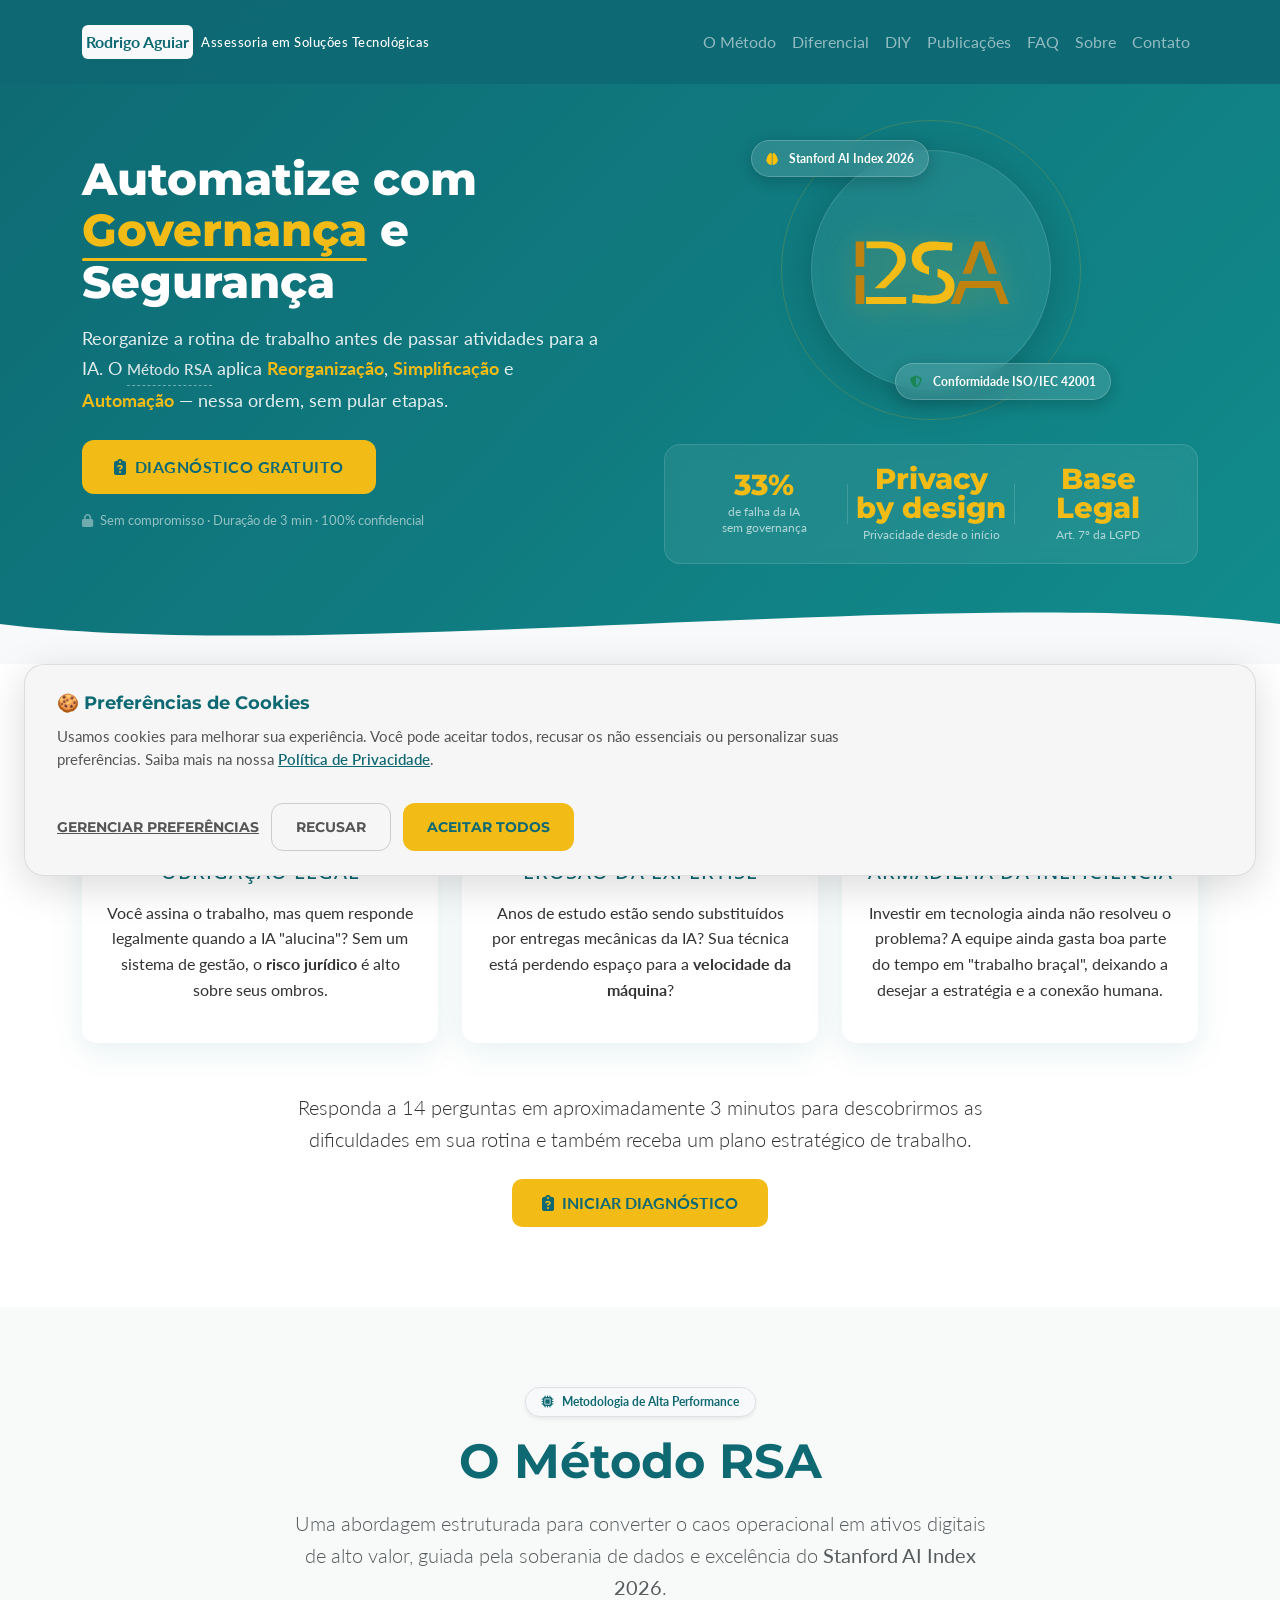
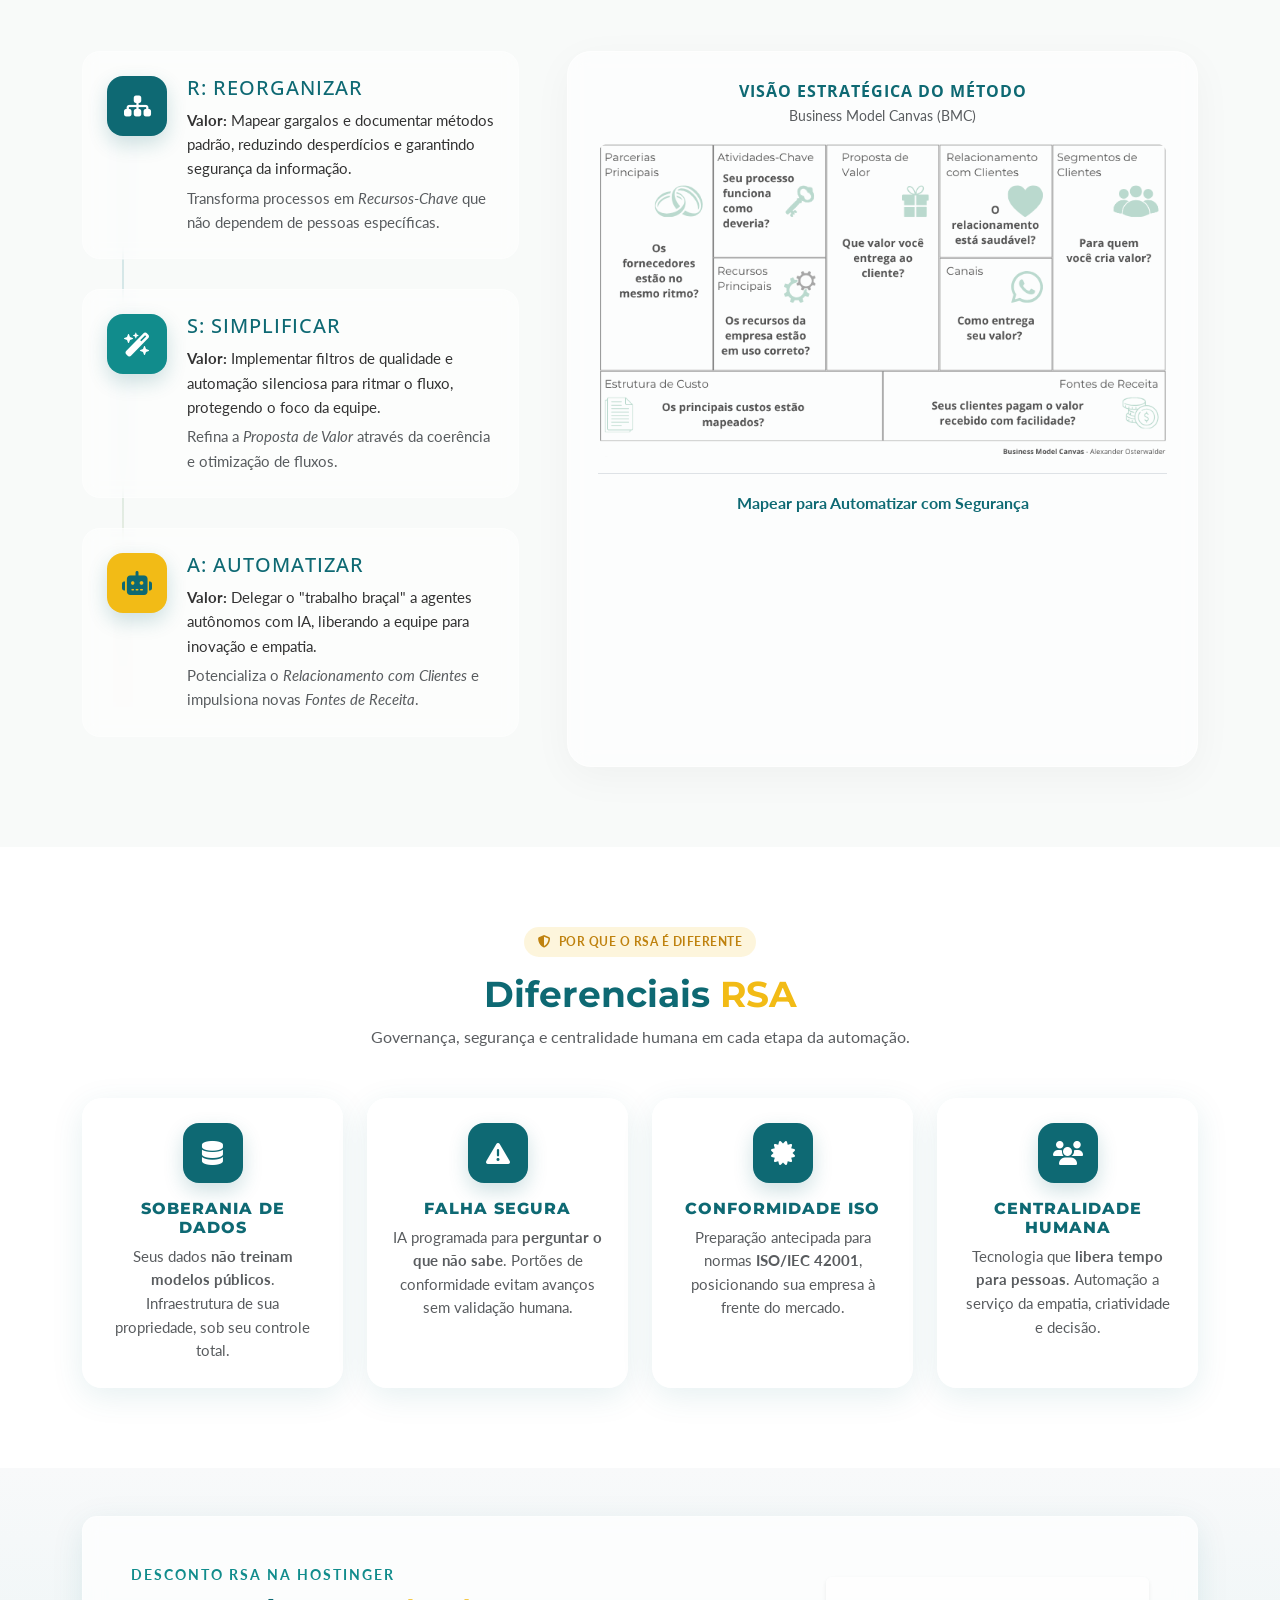
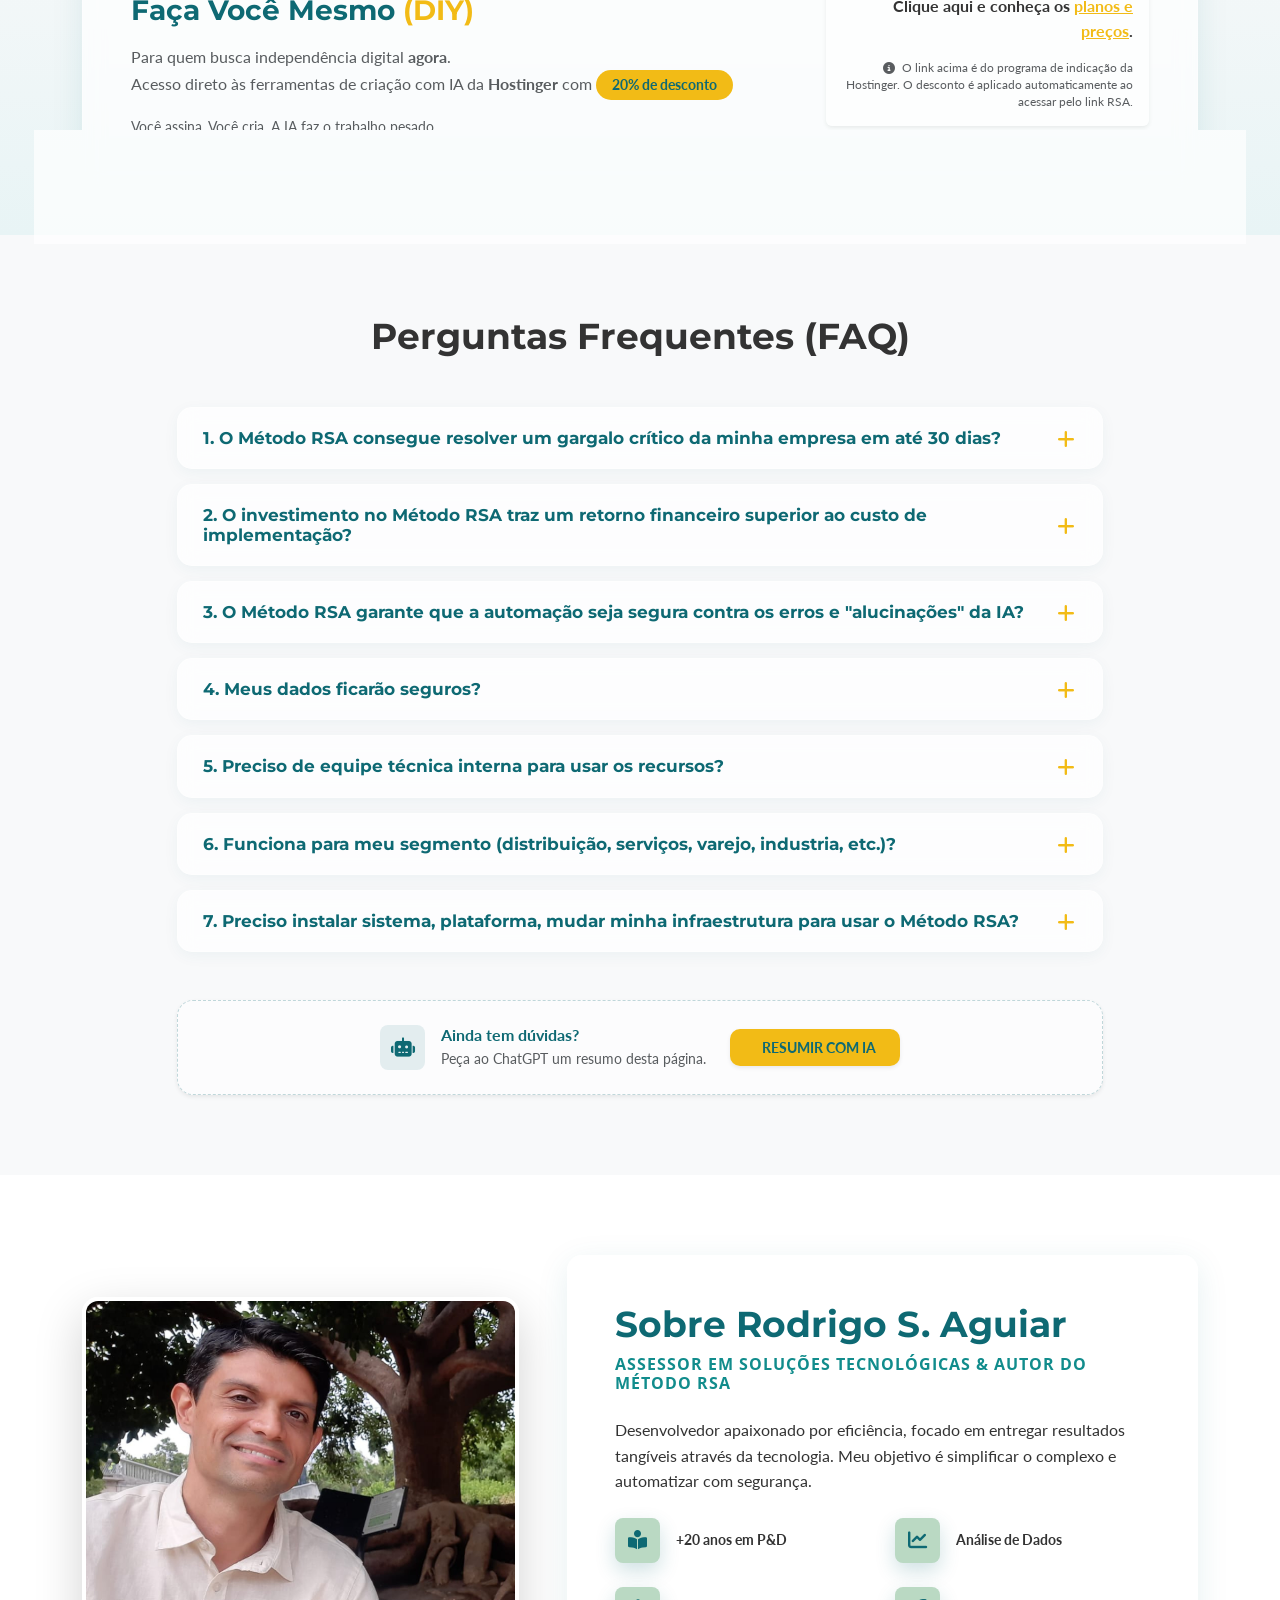
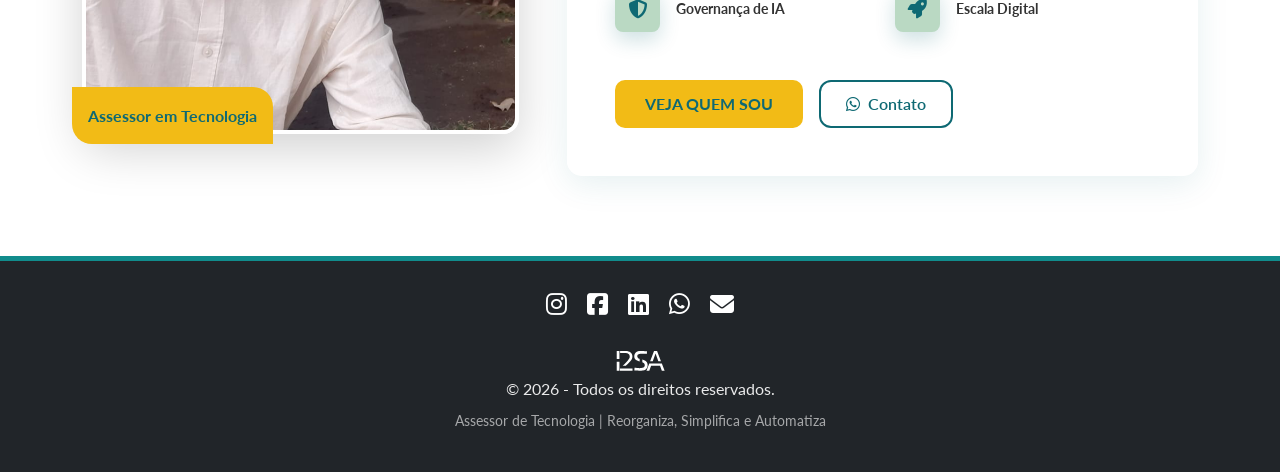
==== commit 61fd15f2: "Cria páginas publicacoes.html, realidade_vibecoding.html, atualiza robots.txt, sitemap.xml, index.ht" ====
--- a/index.html
+++ b/index.html
@@ -102,6 +102,7 @@
                     <li class="nav-item"><a class="nav-link" href="#metodo">O Método</a></li>
                     <li class="nav-item"><a class="nav-link" href="#diferencial">Diferencial</a></li>
                     <li class="nav-item"><a class="nav-link" href="#diy">DIY</a></li>
+                    <li class="nav-item"><a class="nav-link" href="publicacoes.html">Publicações</a></li>
                     <li class="nav-item"><a class="nav-link" href="#faq">FAQ</a></li>
                     <li class="nav-item"><a class="nav-link" href="#sobre">Sobre</a></li>
                     <li class="nav-item"><a class="nav-link" href="#contato">Contato</a></li>
--- a/css/styles.css
+++ b/css/styles.css
@@ -1,1187 +1,1457 @@
-/* Design System RSA */
-:root {
-    --rsa-primary: #0E6973;
-    /* Teal Profundo */
-    --rsa-secondary: #118C8C;
-    /* Cyan Energético */
-    --rsa-support: #BAD9C3;
-    /* Verde Pálido */
-    --rsa-accent: #F2BB16;
-    /* Amarelo Vibrante */
-    --rsa-contrast: #BF820F;
-    /* Bronze */
-    --rsa-text: #333333;
-    /* Cinza Escuro */
-    --rsa-bg-light: #F8F9FA;
-    --rsa-glass: rgba(255, 255, 255, 0.7);
-    --rsa-transition: all 0.3s cubic-bezier(0.4, 0, 0.2, 1);
-}
-
-body {
-    font-family: 'Lato', sans-serif;
-    color: var(--rsa-text);
-    background-color: var(--rsa-bg-light);
-    line-height: 1.6;
-}
-
-.letter {
-    color: #F2BB16;
-    font-weight: bold;
-    border: 0px solid #BF820F;
-    border-radius: 20%;
-    /* padding: 2px; */
-}
-
-h1,
-h2,
-.h1,
-.h2 {
-    font-family: 'Montserrat', sans-serif;
-    font-weight: 700;
-}
-
-h1 {
-    font-size: 42px;
-}
-
-h2 {
-    font-size: 36px;
-}
-
-h3,
-h4,
-.section-header {
-    font-family: 'Open Sans', sans-serif;
-    font-size: 20px;
-    text-transform: uppercase;
-    letter-spacing: 1px;
-}
-
-.text-italic {
-    font-family: 'Lato', sans-serif;
-    font-style: italic;
-}
-
-/* Glassmorphism Classes */
-.glass-card {
-    background: var(--rsa-glass);
-    backdrop-filter: blur(10px);
-    -webkit-backdrop-filter: blur(10px);
-    border: 1px solid rgba(255, 255, 255, 0.3);
-    border-radius: 15px;
-    box-shadow: 0 8px 32px 0 rgba(14, 105, 115, 0.1);
-}
-
-.navbar-glass {
-    background: rgba(14, 105, 115, 0.92);
-    backdrop-filter: blur(10px);
-    -webkit-backdrop-filter: blur(10px);
-    transition: var(--rsa-transition);
-}
-
-.navbar-brand {
-    transition: var(--rsa-transition);
-}
-
-.nav-brand-box {
-    font-size: 1rem;
-    white-space: nowrap;
-    transition: var(--rsa-transition);
-}
-
-.slogan-text {
-    font-size: 0.8rem;
-    font-weight: 500;
-    letter-spacing: 0.5px;
-}
-
-/* Navbar Toggle Customization */
-.navbar-toggler {
-    border: none;
-    padding: 8px;
-    transition: var(--rsa-transition);
-}
-
-.navbar-toggler:focus {
-    box-shadow: none;
-    outline: none;
-}
-
-/* Mobile Menu Styles */
-@media (max-width: 991.98px) {
-    .navbar-collapse {
-        background: rgba(14, 105, 115, 0.98);
-        margin: 15px -15px 0 -15px;
-        padding: 20px;
-        border-radius: 0 0 20px 20px;
-        box-shadow: 0 15px 30px rgba(0, 0, 0, 0.2);
-        backdrop-filter: blur(15px);
-        -webkit-backdrop-filter: blur(15px);
-    }
-
-    .navbar-nav {
-        text-align: center;
-    }
-
-    .navbar-nav .nav-link {
-        padding: 12px 0;
-        font-size: 1.1rem;
-        border-bottom: 1px solid rgba(255, 255, 255, 0.05);
-    }
-
-    .navbar-nav .nav-item:last-child .nav-link {
-        border-bottom: none;
-    }
-}
-
-@media (max-width: 575.98px) {
-    .nav-brand-box {
-        font-size: 0.9rem;
-        padding: 4px 8px !important;
-    }
-
-    .navbar-brand {
-        margin-right: 0;
-    }
-}
-
-/* Custom Buttons */
-.btn-rsa {
-    background: var(--rsa-accent);
-    color: var(--rsa-primary);
-    font-weight: 700;
-    border: none;
-    border-radius: 10px;
-    padding: 12px 30px;
-    transition: transform 0.2s, box-shadow 0.2s;
-    text-transform: uppercase;
-}
-
-.btn-rsa:hover {
-    transform: translateY(-3px);
-    box-shadow: 0 5px 15px rgba(242, 187, 22, 0.4);
-    background: var(--rsa-contrast);
-    color: white;
-}
-
-/* Hero Section */
-.hero-section {
-    padding: 120px 0 80px;
-    background: linear-gradient(135deg, var(--rsa-primary) 0%, var(--rsa-secondary) 100%);
-    color: white;
-}
-
-.hero-placeholder {
-    width: 100%;
-    min-height: 300px;
-    background: rgba(255, 255, 255, 0.1);
-    border: 2px dashed rgba(255, 255, 255, 0.3);
-    display: flex;
-    align-items: center;
-    justify-content: center;
-    border-radius: 20px;
-}
-
-/* AI Summary Box */
-.ai-summary-box {
-    display: flex;
-    align-items: center;
-    gap: 15px;
-    margin-bottom: 30px;
-    padding: 10px 20px;
-    background: rgba(255, 255, 255, 0.08);
-    border-radius: 10px;
-    width: fit-content;
-    border: 1px solid rgba(255, 255, 255, 0.15);
-    backdrop-filter: blur(8px);
-    -webkit-backdrop-filter: blur(8px);
-    animation: fadeIn 1s ease-out;
-}
-
-.ai-summary-label {
-    font-size: 0.85rem;
-    font-weight: 600;
-    color: rgba(255, 255, 255, 0.9);
-    letter-spacing: 0.5px;
-    text-transform: uppercase;
-    margin: 0;
-}
-
-.ai-btn-group {
-    display: flex;
-    gap: 15px;
-    flex-wrap: wrap;
-    justify-content: center;
-}
-
-.ai-btn {
-    color: var(--rsa-accent);
-    transition: var(--rsa-transition);
-    display: flex;
-    align-items: center;
-    justify-content: center;
-    text-decoration: none;
-    opacity: 0.85;
-}
-
-.ai-btn:hover {
-    color: white;
-    opacity: 1;
-    transform: scale(1.15);
-}
-
-.ai-btn svg {
-    width: 32px;
-    height: 32px;
-}
-
-@keyframes fadeIn {
-    from {
-        opacity: 0;
-        transform: translateY(10px);
-    }
-
-    to {
-        opacity: 1;
-        transform: translateY(0);
-    }
-}
-
-/* Utility */
-.section-padding {
-    padding: 80px 0;
-}
-
-.text-rsa-primary {
-    color: var(--rsa-primary);
-}
-
-.text-rsa-secondary {
-    color: var(--rsa-secondary);
-}
-
-/* RSA Method Steps */
-.rsa-steps-container {
-    position: relative;
-    padding-left: 0;
-}
-
-.rsa-steps-container::before {
-    content: '';
-    position: absolute;
-    left: 40px;
-    top: 30px;
-    bottom: 30px;
-    width: 2px;
-    background: linear-gradient(to bottom, var(--rsa-primary), var(--rsa-secondary), var(--rsa-accent));
-    opacity: 0.15;
-    z-index: 1;
-}
-
-@media (max-width: 575.98px) {
-    .rsa-steps-container::before {
-        left: 30px;
-    }
-}
-
-.rsa-step-item {
-    display: flex;
-    gap: 20px;
-    margin-bottom: 30px;
-    transition: all 0.4s cubic-bezier(0.165, 0.84, 0.44, 1);
-    padding: 24px;
-    border-radius: 18px;
-    background: rgba(255, 255, 255, 0.5);
-    backdrop-filter: blur(8px);
-    -webkit-backdrop-filter: blur(8px);
-    border: 1px solid rgba(255, 255, 255, 0.4);
-    position: relative;
-    z-index: 2;
-}
-
-.rsa-step-item:hover {
-    background: #ffffff;
-    transform: translateX(12px) translateY(-5px);
-    box-shadow: 0 20px 40px rgba(14, 105, 115, 0.12);
-    border-color: rgba(14, 105, 115, 0.1);
-}
-
-.rsa-icon-box {
-    flex-shrink: 0;
-    width: 60px;
-    height: 60px;
-    background: var(--rsa-primary);
-    color: white;
-    display: flex;
-    align-items: center;
-    justify-content: center;
-    border-radius: 16px;
-    font-size: 24px;
-    box-shadow: 0 8px 20px rgba(14, 105, 115, 0.2);
-    transition: all 0.3s ease;
-}
-
-.rsa-step-item:hover .rsa-icon-box {
-    transform: scale(1.1) rotate(5deg);
-    box-shadow: 0 12px 25px rgba(14, 105, 115, 0.3);
-}
-
-.small-icon-box {
-    width: 40px !important;
-    height: 40px !important;
-    font-size: 1rem !important;
-    border-radius: 8px !important;
-}
-
-.rsa-step-content h3 {
-    margin-bottom: 8px;
-    font-size: 1.25rem;
-    color: var(--rsa-primary);
-    display: flex;
-    align-items: center;
-}
-
-.rsa-step-content p {
-    margin-bottom: 5px;
-    font-size: 0.95rem;
-}
-
-.method-link {
-    text-decoration: none;
-    color: inherit;
-    transition: var(--rsa-transition);
-    cursor: pointer;
-    position: relative;
-    display: inline-block;
-}
-
-.method-link::after {
-    content: '';
-    position: absolute;
-    width: 0;
-    height: 2px;
-    bottom: -2px;
-    left: 0;
-    background-color: var(--rsa-accent);
-    transition: var(--rsa-transition);
-}
-
-.method-link:hover {
-    color: var(--rsa-secondary);
-}
-
-.method-link:hover::after {
-    width: 100%;
-}
-
-.bmc-container {
-    background: rgba(255, 255, 255, 0.6);
-    backdrop-filter: blur(10px);
-    -webkit-backdrop-filter: blur(10px);
-    padding: 30px;
-    border-radius: 24px;
-    border: 1px solid rgba(255, 255, 255, 0.5);
-    box-shadow: 0 10px 40px rgba(0, 0, 0, 0.04);
-    transition: all 0.4s ease;
-    height: 100%;
-}
-
-.bmc-container:hover {
-    transform: translateY(-8px);
-    box-shadow: 0 20px 60px rgba(14, 105, 115, 0.1);
-    border-color: rgba(14, 105, 115, 0.1);
-}
-
-.bmc-image {
-    width: 100%;
-    height: auto;
-    object-fit: contain;
-    border-radius: 10px;
-}
-
-.bmc-image-wrapper {
-    position: relative;
-    cursor: pointer;
-    overflow: hidden;
-    border-radius: 12px;
-}
-
-.bmc-overlay {
-    position: absolute;
-    top: 0;
-    left: 0;
-    width: 100%;
-    height: 100%;
-    background: rgba(14, 105, 115, 0.4);
-    display: flex;
-    flex-direction: column;
-    align-items: center;
-    justify-content: center;
-    color: white;
-    opacity: 0;
-    transition: var(--rsa-transition);
-    backdrop-filter: blur(2px);
-}
-
-.bmc-image-wrapper:hover .bmc-overlay {
-    opacity: 1;
-}
-
-.bmc-overlay i {
-    font-size: 2rem;
-    margin-bottom: 10px;
-    transform: translateY(20px);
-    transition: var(--rsa-transition);
-}
-
-.bmc-image-wrapper:hover .bmc-overlay i {
-    transform: translateY(0);
-}
-
-.bmc-overlay span {
-    font-weight: 600;
-    text-transform: uppercase;
-    font-size: 0.8rem;
-    letter-spacing: 1px;
-}
-
-
-/* ---------- Balão de informação -----------*/
-/* Container que envolve a palavra e o botão */
-.tooltip-container {
-    position: relative;
-    display: inline-block;
-    cursor: default;
-}
-
-/* O pequeno botão de interrogação */
-.tooltip-btn {
-    background-color: #007bff;
-    color: white;
-    border: none;
-    border-radius: 50%;
-    width: 16px;
-    height: 16px;
-    font-size: 10px;
-    cursor: pointer;
-    position: absolute;
-    top: -10px;
-    /* Ajusta a altura (sobrescrito) */
-    right: -5px;
-    /* Posiciona à direita da palavra */
-    display: flex;
-    align-items: center;
-    justify-content: center;
-}
-
-/* O balão informativo (escondido por padrão) */
-.tooltip-text {
-    visibility: hidden;
-    width: 160px;
-    background-color: #333;
-    color: #fff;
-    text-align: center;
-    border-radius: 6px;
-    padding: 8px;
-    position: absolute;
-    z-index: 1;
-    bottom: 125%;
-    /* Aparece acima da palavra */
-    left: 50%;
-    margin-left: -80px;
-    /* Centraliza o balão */
-    opacity: 0;
-    transition: opacity 0.3s;
-    font-size: 14px;
-    line-height: 1.4;
-}
-
-/* Accordion RSA (FAQ) */
-.accordion-item {
-    background: var(--rsa-glass) !important;
-    backdrop-filter: blur(10px);
-    -webkit-backdrop-filter: blur(10px);
-    border: 1px solid rgba(255, 255, 255, 0.3) !important;
-    margin-bottom: 15px;
-    border-radius: 15px !important;
-    overflow: hidden;
-    box-shadow: 0 4px 15px rgba(14, 105, 115, 0.05);
-    transition: var(--rsa-transition);
-}
-
-.accordion-item:hover {
-    transform: translateY(-2px);
-    box-shadow: 0 8px 25px rgba(14, 105, 115, 0.1);
-}
-
-.accordion-header {
-    margin-bottom: 0;
-}
-
-.accordion-button {
-    font-family: 'Montserrat', sans-serif;
-    font-weight: 700;
-    font-size: 1.05rem;
-    color: var(--rsa-primary) !important;
-    background: transparent !important;
-    padding: 20px 25px;
-    box-shadow: none !important;
-}
-
-.accordion-button:not(.collapsed) {
-    color: var(--rsa-primary) !important;
-    border-bottom: 1px solid rgba(14, 105, 115, 0.1);
-}
-
-.accordion-button::after {
-    content: "\f067";
-    font-family: "Font Awesome 6 Free";
-    font-weight: 900;
-    background-image: none;
-    transform: none;
-    transition: all 0.3s ease;
-    color: var(--rsa-accent);
-    font-size: 1.2rem;
-}
-
-.accordion-button:not(.collapsed)::after {
-    content: "\f068";
-    color: var(--rsa-primary);
-    transform: rotate(180deg);
-}
-
-.accordion-body {
-    font-size: 1rem;
-    color: var(--rsa-text);
-    padding: 20px 25px 25px;
-    line-height: 1.7;
-}
-
-.accordion-body strong {
-    color: var(--rsa-primary);
-}
-
-/* Seta do balão */
-.tooltip-text::after {
-    content: "";
-    position: absolute;
-    top: 100%;
-    left: 50%;
-    margin-left: -5px;
-    border-width: 5px;
-    border-style: solid;
-    border-color: #333 transparent transparent transparent;
-}
-
-/* Footer Styling */
-footer {
-    background-color: var(--rsa-primary) !important;
-    padding: 60px 0 30px;
-    border-top: 5px solid var(--rsa-secondary);
-}
-
-footer p {
-    color: rgba(255, 255, 255, 0.9);
-}
-
-footer .footer__socials a {
-    color: #ffffff;
-    font-size: 24px;
-    transition: all 0.3s ease;
-    display: inline-block;
-}
-
-footer .footer__socials a:hover {
-    color: var(--rsa-accent);
-    transform: scale(1.2);
-}
-
-footer .small.text-muted {
-    color: rgba(255, 255, 255, 0.6) !important;
-}
-
-/* Mostrar o balão ao clicar (focus) ou passar o mouse */
-.tooltip-btn:focus+.tooltip-text,
-.tooltip-container:hover .tooltip-text {
-    visibility: visible;
-    opacity: 1;
-}
-
-/* ════════════════════════════════════════
-   PLAN CARDS — Seção de Planos RSA
-════════════════════════════════════════ */
-.plan-card {
-    border-radius: 20px;
-    transition: var(--rsa-transition);
-}
-
-.plan-card:hover {
-    transform: translateY(-8px);
-    box-shadow: 0 20px 50px rgba(14, 105, 115, 0.15);
-}
-
-/* Card destaque */
-.plan-card--featured {
-    border: 2px solid var(--rsa-accent) !important;
-    background: linear-gradient(160deg,
-            rgba(14, 105, 115, 0.06) 0%,
-            rgba(242, 187, 22, 0.04) 100%) !important;
-    box-shadow: 0 12px 40px rgba(242, 187, 22, 0.15);
-}
-
-.plan-card--featured:hover {
-    box-shadow: 0 20px 60px rgba(242, 187, 22, 0.25);
-}
-
-/* Badge "Mais Escolhido" */
-.plan-popular-badge {
-    position: absolute;
-    top: -14px;
-    left: 50%;
-    transform: translateX(-50%);
-    background: var(--rsa-accent);
-    color: var(--rsa-primary);
-    font-family: 'Montserrat', sans-serif;
-    font-weight: 700;
-    font-size: .78rem;
-    padding: 5px 18px;
-    border-radius: 20px;
-    white-space: nowrap;
-    letter-spacing: .5px;
-    text-transform: uppercase;
-    box-shadow: 0 4px 12px rgba(242, 187, 22, 0.35);
-}
-
-/* Badge de prazo */
-.plan-badge {
-    display: inline-flex;
-    align-items: center;
-    background: rgba(14, 105, 115, 0.1);
-    color: var(--rsa-primary);
-    font-size: .78rem;
-    font-weight: 700;
-    padding: 5px 14px;
-    border-radius: 20px;
-    text-transform: uppercase;
-    letter-spacing: .5px;
-}
-
-.plan-badge--accent {
-    background: rgba(242, 187, 22, 0.15);
-    color: var(--rsa-contrast);
-}
-
-.plan-badge--dark {
-    background: rgba(51, 51, 51, 0.08);
-    color: var(--rsa-text);
-}
-
-/* Nome do plano */
-.plan-name {
-    font-family: 'Montserrat', sans-serif;
-    font-size: 1.35rem;
-    font-weight: 800;
-    color: var(--rsa-primary);
-}
-
-/* Lista de features */
-.plan-features li {
-    padding: 7px 0;
-    font-size: .93rem;
-    border-bottom: 1px solid rgba(0, 0, 0, .04);
-    line-height: 1.5;
-}
-
-.plan-features li:last-child {
-    border-bottom: none;
-}
-
-/* Bloco de preço */
-.plan-price {
-    text-align: center;
-    padding: 16px;
-    background: rgba(14, 105, 115, 0.05);
-    border-radius: 12px;
-}
-
-.plan-from {
-    display: block;
-    font-size: .78rem;
-    color: #888;
-    text-transform: uppercase;
-    letter-spacing: .5px;
-    margin-bottom: 2px;
-}
-
-.plan-value {
-    font-family: 'Montserrat', sans-serif;
-    font-size: 2rem;
-    font-weight: 800;
-    color: var(--rsa-primary);
-    line-height: 1.1;
-}
-
-.plan-period {
-    display: block;
-    font-size: .8rem;
-    color: #999;
-    margin-top: 2px;
-}
-
-/* Botão outline para planos secundários */
-.btn-outline-plan {
-    display: block;
-    text-align: center;
-    background: transparent;
-    color: var(--rsa-primary);
-    font-weight: 700;
-    border: 2px solid var(--rsa-primary);
-    border-radius: 10px;
-    padding: 12px 20px;
-    font-size: .88rem;
-    text-transform: uppercase;
-    text-decoration: none;
-    transition: var(--rsa-transition);
-}
-
-.btn-outline-plan:hover {
-    background: var(--rsa-primary);
-    color: #fff;
-    transform: translateY(-2px);
-    box-shadow: 0 6px 18px rgba(14, 105, 115, 0.25);
-}
-
-/* Ajuste do btn-rsa para ocupar largura total */
-.plan-card .btn-rsa {
-    display: block;
-    text-align: center;
-    font-size: .88rem;
-}
-
-/* ══════════════════════════════════════════════
-   HERO SECTION v2.0 — RSA
-   Princípio: Split layout | Visual hierarchy
-   Mobile-first obrigatório
-════════════════════════════════════════════════ */
-
-/* ── Badge de Autoridade ── */
-.hero-badge {
-    display: inline-flex;
-    align-items: center;
-    background: rgba(242, 187, 22, 0.15);
-    border: 1px solid rgba(242, 187, 22, 0.4);
-    color: var(--rsa-accent);
-    padding: 8px 18px;
-    border-radius: 30px;
-    font-size: 0.82rem;
-    font-weight: 700;
-    letter-spacing: 0.5px;
-    text-transform: uppercase;
-}
-
-/* ── Título principal ── */
-.hero-title {
-    font-family: 'Montserrat', sans-serif;
-    font-size: 2.8rem;
-    font-weight: 800;
-    color: #ffffff;
-    line-height: 1.15;
-}
-
-.hero-highlight {
-    color: var(--rsa-accent);
-    position: relative;
-    display: inline-block;
-}
-
-/* Sublinhado animado na palavra destacada */
-.hero-highlight::after {
-    content: '';
-    position: absolute;
-    bottom: -4px;
-    left: 0;
-    width: 100%;
-    height: 3px;
-    background: var(--rsa-accent);
-    border-radius: 2px;
-    animation: underline-grow 0.8s 0.8s ease-out both;
-}
-
-@keyframes underline-grow {
-    from {
-        transform: scaleX(0);
-        transform-origin: left;
-    }
-
-    to {
-        transform: scaleX(1);
-        transform-origin: left;
-    }
-}
-
-/* ── Subtítulo ── */
-.hero-subtitle {
-    font-size: 1.1rem;
-    color: rgba(255, 255, 255, 0.88);
-    line-height: 1.7;
-    max-width: 520px;
-}
-
-.hero-subtitle strong {
-    color: var(--rsa-accent);
-    font-weight: 700;
-}
-
-/* ── CTA Principal ── */
-.btn-hero-cta {
-    display: inline-flex;
-    align-items: center;
-    padding: 14px 32px;
-    font-size: 1rem;
-    font-weight: 700;
-    border-radius: 12px;
-    text-decoration: none;
-    text-transform: uppercase;
-    letter-spacing: 0.5px;
-    transition: var(--rsa-transition);
-    background: var(--rsa-accent);
-    color: var(--rsa-primary);
-}
-
-.btn-hero-cta:hover {
-    background: #fff;
-    color: var(--rsa-primary);
-    transform: translateY(-3px);
-    box-shadow: 0 8px 24px rgba(242, 187, 22, 0.45);
-}
-
-/* ── CTA Secundário ── */
-.btn-hero-secondary {
-    display: inline-flex;
-    align-items: center;
-    color: rgba(255, 255, 255, 0.8);
-    font-size: 0.95rem;
-    font-weight: 600;
-    text-decoration: none;
-    transition: var(--rsa-transition);
-    border-bottom: 1px dashed rgba(255, 255, 255, 0.4);
-    padding-bottom: 2px;
-}
-
-.btn-hero-secondary:hover {
-    color: var(--rsa-accent);
-    border-bottom-color: var(--rsa-accent);
-}
-
-/* ── Micro-copy ── */
-.hero-microcopy {
-    font-size: 0.8rem;
-    color: rgba(255, 255, 255, 0.55);
-    margin-bottom: 0;
-}
-
-.hero-microcopy i {
-    color: rgba(255, 255, 255, 0.4);
-}
-
-/* ══════════════════════════════════════════════
-   VISUAL WRAPPER — Logo + Rings + Badges flutuantes
-════════════════════════════════════════════════ */
-.hero-visual-wrapper {
-    position: relative;
-    display: inline-block;
-}
-
-/* Anel externo decorativo estático */
-.hero-ring-outer {
-    width: 300px;
-    height: 300px;
-    border-radius: 50%;
-    border: 1px solid rgba(242, 187, 22, 0.2);
-    display: flex;
-    align-items: center;
-    justify-content: center;
-    margin: 0 auto;
-    position: relative;
-    transition: var(--rsa-transition);
-}
-
-/* Anel interno estático com glassmorphism */
-.hero-ring-inner {
-    width: 240px;
-    height: 240px;
-    border-radius: 50%;
-    background: rgba(255, 255, 255, 0.06);
-    backdrop-filter: blur(10px);
-    -webkit-backdrop-filter: blur(10px);
-    border: 1px solid rgba(255, 255, 255, 0.12);
-    display: flex;
-    align-items: center;
-    justify-content: center;
-    box-shadow: 0 8px 40px rgba(0, 0, 0, 0.2);
-}
-
-.hero-logo {
-    width: 160px;
-    height: auto;
-    filter: drop-shadow(0 4px 16px rgba(242, 187, 22, 0.3));
-    transition: var(--rsa-transition);
-}
-
-/* Hover — Efeito de ênfase no círculo amarelo ao interagir com o logo */
-.hero-visual-wrapper:hover .hero-ring-outer {
-    border-color: rgba(242, 187, 22, 0.6);
-    box-shadow: 0 0 30px rgba(242, 187, 22, 0.15);
-}
-
-.hero-visual-wrapper:hover .hero-logo {
-    transform: scale(1.05);
-    filter: drop-shadow(0 8px 24px rgba(242, 187, 22, 0.5));
-}
-
-
-/* ── Selos flutuantes ── */
-.hero-badge-float {
-    position: absolute;
-    background: rgba(255, 255, 255, 0.12);
-    backdrop-filter: blur(8px);
-    -webkit-backdrop-filter: blur(8px);
-    border: 1px solid rgba(255, 255, 255, 0.2);
-    color: #fff;
-    font-size: 0.75rem;
-    font-weight: 700;
-    padding: 8px 14px;
-    border-radius: 20px;
-    white-space: nowrap;
-    box-shadow: 0 4px 16px rgba(0, 0, 0, 0.2);
-}
-
-.hero-badge-float--tl {
-    top: 20px;
-    left: -30px;
-}
-
-.hero-badge-float--br {
-    bottom: 20px;
-    right: -30px;
-}
-
-/* ══════════════════════════════════════════════
-   ESTATÍSTICAS — Prova Social
-════════════════════════════════════════════════ */
-.hero-stats-row {
-    display: flex;
-    align-items: center;
-    justify-content: center;
-    gap: 0;
-    background: rgba(255, 255, 255, 0.07);
-    border: 1px solid rgba(255, 255, 255, 0.12);
-    border-radius: 16px;
-    padding: 20px 24px;
-    backdrop-filter: blur(8px);
-    -webkit-backdrop-filter: blur(8px);
-}
-
-.hero-stat-item {
-    display: flex;
-    flex-direction: column;
-    align-items: center;
-    flex: 1;
-    gap: 4px;
-}
-
-.hero-stat-value {
-    font-family: 'Montserrat', sans-serif;
-    font-size: 1.8rem;
-    font-weight: 800;
-    color: var(--rsa-accent);
-    line-height: 1;
-}
-
-.hero-stat-label {
-    font-size: 0.72rem;
-    color: rgba(255, 255, 255, 0.65);
-    text-align: center;
-    line-height: 1.4;
-}
-
-.hero-stat-divider {
-    width: 1px;
-    height: 40px;
-    background: rgba(255, 255, 255, 0.15);
-    flex-shrink: 0;
-    margin: 0 8px;
-}
-
-/* ══════════════════════════════════════════════
-   WAVE SEPARADOR
-════════════════════════════════════════════════ */
-.hero-wave {
-    position: absolute;
-    bottom: 0;
-    left: 0;
-    right: 0;
-    line-height: 0;
-}
-
-.hero-wave svg {
-    display: block;
-    width: 100%;
-    height: 80px;
-}
-
-/* Ajuste de padding-bottom para não cortar a wave */
-.hero-section {
-    padding-bottom: 100px;
-    position: relative;
-    overflow: hidden;
-}
-
-/* ══════════════════════════════════════════════
-   RESPONSIVIDADE — Mobile First
-════════════════════════════════════════════════ */
-@media (max-width: 991.98px) {
-    .hero-title {
-        font-size: 2.2rem;
-    }
-
-    .hero-subtitle {
-        max-width: 100%;
-        font-size: 1rem;
-    }
-
-    .hero-ring-outer {
-        width: 240px;
-        height: 240px;
-    }
-
-    .hero-ring-inner {
-        width: 190px;
-        height: 190px;
-    }
-
-    .hero-logo {
-        width: 120px;
-    }
-
-    .hero-badge-float--tl {
-        left: 0;
-        top: 10px;
-        font-size: 0.68rem;
-    }
-
-    .hero-badge-float--br {
-        right: 0;
-        bottom: 10px;
-        font-size: 0.68rem;
-    }
-
-    .btn-hero-cta,
-    .btn-hero-secondary {
-        display: block;
-        text-align: center;
-        margin-bottom: 12px;
-    }
-}
-
-@media (max-width: 575.98px) {
-    .hero-title {
-        font-size: 1.85rem;
-    }
-
-    .hero-stat-value {
-        font-size: 1.4rem;
-    }
-
-    .hero-stats-row {
-        padding: 16px 12px;
-    }
-
-    .hero-badge-float {
-        display: none;
-        /* Evita overflow em telas muito pequenas */
-    }
-}
-
-/* ── Utility Classes ── */
-.z-index-1 {
-    position: relative;
-    z-index: 1;
-}
-
-.opacity-05 {
-    opacity: 0.5;
-}
-
-.extra-small {
-    font-size: 0.75rem;
-}
-
-.border-dashed {
-    border-style: dashed !important;
-}
-
-.border-opacity-25 {
-    border-color: rgba(14, 105, 115, 0.25) !important;
-}
-
-/* ── RSA Component Enhancements ── */
-.btn-outline-rsa {
-    color: var(--rsa-primary);
-    border: 2px solid var(--rsa-primary);
-    background: transparent;
-    padding: 10px 25px;
-    border-radius: 12px;
-    font-weight: 600;
-    transition: all 0.3s ease;
-    text-decoration: none;
-    display: inline-flex;
-    align-items: center;
-    justify-content: center;
-}
-
-.btn-outline-rsa:hover {
-    background: var(--rsa-primary);
-    color: var(--rsa-accent);
-    transform: translateY(-2px);
-    box-shadow: 0 5px 15px rgba(14, 105, 115, 0.2);
-}
-
-.small-icon-box {
-    width: 45px !important;
-    height: 45px !important;
-    font-size: 1.2rem !important;
-    flex-shrink: 0;
-}
-
-.bg-rsa-support-light {
-    background: var(--rsa-support);
-}
-
-.text-rsa-primary {
-    color: var(--rsa-primary) !important;
-}
-
-.bg-rsa-primary {
-    background-color: var(--rsa-primary) !important;
-}
-
-.bg-rsa-primary-light {
-    background-color: rgba(14, 105, 115, 0.1) !important;
-}
-
-.bg-rsa-accent {
-    background-color: var(--rsa-accent) !important;
-}
-
-.max-width-700 {
-    max-width: 700px !important;
-}
-
-
-.max-width-600 {
-    max-width: 600px !important;
-}
-
-
-+/* Design System RSA */
+:root {
+    --rsa-primary: #0E6973;
+    /* Teal Profundo */
+    --rsa-secondary: #118C8C;
+    /* Cyan Energético */
+    --rsa-support: #BAD9C3;
+    /* Verde Pálido */
+    --rsa-accent: #F2BB16;
+    /* Amarelo Vibrante */
+    --rsa-contrast: #BF820F;
+    /* Bronze */
+    --rsa-text: #333333;
+    /* Cinza Escuro */
+    --rsa-bg-light: #F8F9FA;
+    --rsa-glass: rgba(255, 255, 255, 0.7);
+    --rsa-transition: all 0.3s cubic-bezier(0.4, 0, 0.2, 1);
+}
+
+body {
+    font-family: 'Lato', sans-serif;
+    color: var(--rsa-text);
+    background-color: var(--rsa-bg-light);
+    line-height: 1.6;
+}
+
+.letter {
+    color: #F2BB16;
+    font-weight: bold;
+    border: 0px solid #BF820F;
+    border-radius: 20%;
+    /* padding: 2px; */
+}
+
+h1,
+h2,
+.h1,
+.h2 {
+    font-family: 'Montserrat', sans-serif;
+    font-weight: 700;
+}
+
+h1 {
+    font-size: 42px;
+}
+
+h2 {
+    font-size: 36px;
+}
+
+h3,
+h4,
+.section-header {
+    font-family: 'Open Sans', sans-serif;
+    font-size: 20px;
+    text-transform: uppercase;
+    letter-spacing: 1px;
+}
+
+.text-italic {
+    font-family: 'Lato', sans-serif;
+    font-style: italic;
+}
+
+/* Glassmorphism Classes */
+.glass-card {
+    background: var(--rsa-glass);
+    backdrop-filter: blur(10px);
+    -webkit-backdrop-filter: blur(10px);
+    border: 1px solid rgba(255, 255, 255, 0.3);
+    border-radius: 15px;
+    box-shadow: 0 8px 32px 0 rgba(14, 105, 115, 0.1);
+}
+
+.navbar-glass {
+    background: rgba(14, 105, 115, 0.92);
+    backdrop-filter: blur(10px);
+    -webkit-backdrop-filter: blur(10px);
+    transition: var(--rsa-transition);
+}
+
+.navbar-brand {
+    transition: var(--rsa-transition);
+}
+
+.nav-brand-box {
+    font-size: 1rem;
+    white-space: nowrap;
+    transition: var(--rsa-transition);
+}
+
+.slogan-text {
+    font-size: 0.8rem;
+    font-weight: 500;
+    letter-spacing: 0.5px;
+}
+
+/* Navbar Toggle Customization */
+.navbar-toggler {
+    border: none;
+    padding: 8px;
+    transition: var(--rsa-transition);
+}
+
+.navbar-toggler:focus {
+    box-shadow: none;
+    outline: none;
+}
+
+/* Mobile Menu Styles */
+@media (max-width: 991.98px) {
+    .navbar-collapse {
+        background: rgba(14, 105, 115, 0.98);
+        margin: 15px -15px 0 -15px;
+        padding: 20px;
+        border-radius: 0 0 20px 20px;
+        box-shadow: 0 15px 30px rgba(0, 0, 0, 0.2);
+        backdrop-filter: blur(15px);
+        -webkit-backdrop-filter: blur(15px);
+    }
+
+    .navbar-nav {
+        text-align: center;
+    }
+
+    .navbar-nav .nav-link {
+        padding: 12px 0;
+        font-size: 1.1rem;
+        border-bottom: 1px solid rgba(255, 255, 255, 0.05);
+    }
+
+    .navbar-nav .nav-item:last-child .nav-link {
+        border-bottom: none;
+    }
+}
+
+@media (max-width: 575.98px) {
+    .nav-brand-box {
+        font-size: 0.9rem;
+        padding: 4px 8px !important;
+    }
+
+    .navbar-brand {
+        margin-right: 0;
+    }
+}
+
+/* Custom Buttons */
+.btn-rsa {
+    background: var(--rsa-accent);
+    color: var(--rsa-primary);
+    font-weight: 700;
+    border: none;
+    border-radius: 10px;
+    padding: 12px 30px;
+    transition: transform 0.2s, box-shadow 0.2s;
+    text-transform: uppercase;
+}
+
+.btn-rsa:hover {
+    transform: translateY(-3px);
+    box-shadow: 0 5px 15px rgba(242, 187, 22, 0.4);
+    background: var(--rsa-contrast);
+    color: white;
+}
+
+/* Hero Section */
+.hero-section {
+    padding: 120px 0 80px;
+    background: linear-gradient(135deg, var(--rsa-primary) 0%, var(--rsa-secondary) 100%);
+    color: white;
+}
+
+.hero-placeholder {
+    width: 100%;
+    min-height: 300px;
+    background: rgba(255, 255, 255, 0.1);
+    border: 2px dashed rgba(255, 255, 255, 0.3);
+    display: flex;
+    align-items: center;
+    justify-content: center;
+    border-radius: 20px;
+}
+
+/* AI Summary Box */
+.ai-summary-box {
+    display: flex;
+    align-items: center;
+    gap: 15px;
+    margin-bottom: 30px;
+    padding: 10px 20px;
+    background: rgba(255, 255, 255, 0.08);
+    border-radius: 10px;
+    width: fit-content;
+    border: 1px solid rgba(255, 255, 255, 0.15);
+    backdrop-filter: blur(8px);
+    -webkit-backdrop-filter: blur(8px);
+    animation: fadeIn 1s ease-out;
+}
+
+.ai-summary-label {
+    font-size: 0.85rem;
+    font-weight: 600;
+    color: rgba(255, 255, 255, 0.9);
+    letter-spacing: 0.5px;
+    text-transform: uppercase;
+    margin: 0;
+}
+
+.ai-btn-group {
+    display: flex;
+    gap: 15px;
+    flex-wrap: wrap;
+    justify-content: center;
+}
+
+.ai-btn {
+    color: var(--rsa-accent);
+    transition: var(--rsa-transition);
+    display: flex;
+    align-items: center;
+    justify-content: center;
+    text-decoration: none;
+    opacity: 0.85;
+}
+
+.ai-btn:hover {
+    color: white;
+    opacity: 1;
+    transform: scale(1.15);
+}
+
+.ai-btn svg {
+    width: 32px;
+    height: 32px;
+}
+
+@keyframes fadeIn {
+    from {
+        opacity: 0;
+        transform: translateY(10px);
+    }
+
+    to {
+        opacity: 1;
+        transform: translateY(0);
+    }
+}
+
+/* Utility */
+.section-padding {
+    padding: 80px 0;
+}
+
+.text-rsa-primary {
+    color: var(--rsa-primary);
+}
+
+.text-rsa-secondary {
+    color: var(--rsa-secondary);
+}
+
+/* RSA Method Steps */
+.rsa-steps-container {
+    position: relative;
+    padding-left: 0;
+}
+
+.rsa-steps-container::before {
+    content: '';
+    position: absolute;
+    left: 40px;
+    top: 30px;
+    bottom: 30px;
+    width: 2px;
+    background: linear-gradient(to bottom, var(--rsa-primary), var(--rsa-secondary), var(--rsa-accent));
+    opacity: 0.15;
+    z-index: 1;
+}
+
+@media (max-width: 575.98px) {
+    .rsa-steps-container::before {
+        left: 30px;
+    }
+}
+
+.rsa-step-item {
+    display: flex;
+    gap: 20px;
+    margin-bottom: 30px;
+    transition: all 0.4s cubic-bezier(0.165, 0.84, 0.44, 1);
+    padding: 24px;
+    border-radius: 18px;
+    background: rgba(255, 255, 255, 0.5);
+    backdrop-filter: blur(8px);
+    -webkit-backdrop-filter: blur(8px);
+    border: 1px solid rgba(255, 255, 255, 0.4);
+    position: relative;
+    z-index: 2;
+}
+
+.rsa-step-item:hover {
+    background: #ffffff;
+    transform: translateX(12px) translateY(-5px);
+    box-shadow: 0 20px 40px rgba(14, 105, 115, 0.12);
+    border-color: rgba(14, 105, 115, 0.1);
+}
+
+.rsa-icon-box {
+    flex-shrink: 0;
+    width: 60px;
+    height: 60px;
+    background: var(--rsa-primary);
+    color: white;
+    display: flex;
+    align-items: center;
+    justify-content: center;
+    border-radius: 16px;
+    font-size: 24px;
+    box-shadow: 0 8px 20px rgba(14, 105, 115, 0.2);
+    transition: all 0.3s ease;
+}
+
+.rsa-step-item:hover .rsa-icon-box {
+    transform: scale(1.1) rotate(5deg);
+    box-shadow: 0 12px 25px rgba(14, 105, 115, 0.3);
+}
+
+.small-icon-box {
+    width: 40px !important;
+    height: 40px !important;
+    font-size: 1rem !important;
+    border-radius: 8px !important;
+}
+
+.rsa-step-content h3 {
+    margin-bottom: 8px;
+    font-size: 1.25rem;
+    color: var(--rsa-primary);
+    display: flex;
+    align-items: center;
+}
+
+.rsa-step-content p {
+    margin-bottom: 5px;
+    font-size: 0.95rem;
+}
+
+.method-link {
+    text-decoration: none;
+    color: inherit;
+    transition: var(--rsa-transition);
+    cursor: pointer;
+    position: relative;
+    display: inline-block;
+}
+
+.method-link::after {
+    content: '';
+    position: absolute;
+    width: 0;
+    height: 2px;
+    bottom: -2px;
+    left: 0;
+    background-color: var(--rsa-accent);
+    transition: var(--rsa-transition);
+}
+
+.method-link:hover {
+    color: var(--rsa-secondary);
+}
+
+.method-link:hover::after {
+    width: 100%;
+}
+
+.bmc-container {
+    background: rgba(255, 255, 255, 0.6);
+    backdrop-filter: blur(10px);
+    -webkit-backdrop-filter: blur(10px);
+    padding: 30px;
+    border-radius: 24px;
+    border: 1px solid rgba(255, 255, 255, 0.5);
+    box-shadow: 0 10px 40px rgba(0, 0, 0, 0.04);
+    transition: all 0.4s ease;
+    height: 100%;
+}
+
+.bmc-container:hover {
+    transform: translateY(-8px);
+    box-shadow: 0 20px 60px rgba(14, 105, 115, 0.1);
+    border-color: rgba(14, 105, 115, 0.1);
+}
+
+.bmc-image {
+    width: 100%;
+    height: auto;
+    object-fit: contain;
+    border-radius: 10px;
+}
+
+.bmc-image-wrapper {
+    position: relative;
+    cursor: pointer;
+    overflow: hidden;
+    border-radius: 12px;
+}
+
+.bmc-overlay {
+    position: absolute;
+    top: 0;
+    left: 0;
+    width: 100%;
+    height: 100%;
+    background: rgba(14, 105, 115, 0.4);
+    display: flex;
+    flex-direction: column;
+    align-items: center;
+    justify-content: center;
+    color: white;
+    opacity: 0;
+    transition: var(--rsa-transition);
+    backdrop-filter: blur(2px);
+}
+
+.bmc-image-wrapper:hover .bmc-overlay {
+    opacity: 1;
+}
+
+.bmc-overlay i {
+    font-size: 2rem;
+    margin-bottom: 10px;
+    transform: translateY(20px);
+    transition: var(--rsa-transition);
+}
+
+.bmc-image-wrapper:hover .bmc-overlay i {
+    transform: translateY(0);
+}
+
+.bmc-overlay span {
+    font-weight: 600;
+    text-transform: uppercase;
+    font-size: 0.8rem;
+    letter-spacing: 1px;
+}
+
+
+/* ---------- Balão de informação -----------*/
+/* Container que envolve a palavra e o botão */
+.tooltip-container {
+    position: relative;
+    display: inline-block;
+    cursor: default;
+}
+
+/* O pequeno botão de interrogação */
+.tooltip-btn {
+    background-color: #007bff;
+    color: white;
+    border: none;
+    border-radius: 50%;
+    width: 16px;
+    height: 16px;
+    font-size: 10px;
+    cursor: pointer;
+    position: absolute;
+    top: -10px;
+    /* Ajusta a altura (sobrescrito) */
+    right: -5px;
+    /* Posiciona à direita da palavra */
+    display: flex;
+    align-items: center;
+    justify-content: center;
+}
+
+/* O balão informativo (escondido por padrão) */
+.tooltip-text {
+    visibility: hidden;
+    width: 160px;
+    background-color: #333;
+    color: #fff;
+    text-align: center;
+    border-radius: 6px;
+    padding: 8px;
+    position: absolute;
+    z-index: 1;
+    bottom: 125%;
+    /* Aparece acima da palavra */
+    left: 50%;
+    margin-left: -80px;
+    /* Centraliza o balão */
+    opacity: 0;
+    transition: opacity 0.3s;
+    font-size: 14px;
+    line-height: 1.4;
+}
+
+/* Accordion RSA (FAQ) */
+.accordion-item {
+    background: var(--rsa-glass) !important;
+    backdrop-filter: blur(10px);
+    -webkit-backdrop-filter: blur(10px);
+    border: 1px solid rgba(255, 255, 255, 0.3) !important;
+    margin-bottom: 15px;
+    border-radius: 15px !important;
+    overflow: hidden;
+    box-shadow: 0 4px 15px rgba(14, 105, 115, 0.05);
+    transition: var(--rsa-transition);
+}
+
+.accordion-item:hover {
+    transform: translateY(-2px);
+    box-shadow: 0 8px 25px rgba(14, 105, 115, 0.1);
+}
+
+.accordion-header {
+    margin-bottom: 0;
+}
+
+.accordion-button {
+    font-family: 'Montserrat', sans-serif;
+    font-weight: 700;
+    font-size: 1.05rem;
+    color: var(--rsa-primary) !important;
+    background: transparent !important;
+    padding: 20px 25px;
+    box-shadow: none !important;
+}
+
+.accordion-button:not(.collapsed) {
+    color: var(--rsa-primary) !important;
+    border-bottom: 1px solid rgba(14, 105, 115, 0.1);
+}
+
+.accordion-button::after {
+    content: "\f067";
+    font-family: "Font Awesome 6 Free";
+    font-weight: 900;
+    background-image: none;
+    transform: none;
+    transition: all 0.3s ease;
+    color: var(--rsa-accent);
+    font-size: 1.2rem;
+}
+
+.accordion-button:not(.collapsed)::after {
+    content: "\f068";
+    color: var(--rsa-primary);
+    transform: rotate(180deg);
+}
+
+.accordion-body {
+    font-size: 1rem;
+    color: var(--rsa-text);
+    padding: 20px 25px 25px;
+    line-height: 1.7;
+}
+
+.accordion-body strong {
+    color: var(--rsa-primary);
+}
+
+/* Seta do balão */
+.tooltip-text::after {
+    content: "";
+    position: absolute;
+    top: 100%;
+    left: 50%;
+    margin-left: -5px;
+    border-width: 5px;
+    border-style: solid;
+    border-color: #333 transparent transparent transparent;
+}
+
+/* Footer Styling */
+footer {
+    background-color: var(--rsa-primary) !important;
+    padding: 60px 0 30px;
+    border-top: 5px solid var(--rsa-secondary);
+}
+
+footer p {
+    color: rgba(255, 255, 255, 0.9);
+}
+
+footer .footer__socials a {
+    color: #ffffff;
+    font-size: 24px;
+    transition: all 0.3s ease;
+    display: inline-block;
+}
+
+footer .footer__socials a:hover {
+    color: var(--rsa-accent);
+    transform: scale(1.2);
+}
+
+footer .small.text-muted {
+    color: rgba(255, 255, 255, 0.6) !important;
+}
+
+/* Mostrar o balão ao clicar (focus) ou passar o mouse */
+.tooltip-btn:focus+.tooltip-text,
+.tooltip-container:hover .tooltip-text {
+    visibility: visible;
+    opacity: 1;
+}
+
+/* ════════════════════════════════════════
+   PLAN CARDS — Seção de Planos RSA
+════════════════════════════════════════ */
+.plan-card {
+    border-radius: 20px;
+    transition: var(--rsa-transition);
+}
+
+.plan-card:hover {
+    transform: translateY(-8px);
+    box-shadow: 0 20px 50px rgba(14, 105, 115, 0.15);
+}
+
+/* Card destaque */
+.plan-card--featured {
+    border: 2px solid var(--rsa-accent) !important;
+    background: linear-gradient(160deg,
+            rgba(14, 105, 115, 0.06) 0%,
+            rgba(242, 187, 22, 0.04) 100%) !important;
+    box-shadow: 0 12px 40px rgba(242, 187, 22, 0.15);
+}
+
+.plan-card--featured:hover {
+    box-shadow: 0 20px 60px rgba(242, 187, 22, 0.25);
+}
+
+/* Badge "Mais Escolhido" */
+.plan-popular-badge {
+    position: absolute;
+    top: -14px;
+    left: 50%;
+    transform: translateX(-50%);
+    background: var(--rsa-accent);
+    color: var(--rsa-primary);
+    font-family: 'Montserrat', sans-serif;
+    font-weight: 700;
+    font-size: .78rem;
+    padding: 5px 18px;
+    border-radius: 20px;
+    white-space: nowrap;
+    letter-spacing: .5px;
+    text-transform: uppercase;
+    box-shadow: 0 4px 12px rgba(242, 187, 22, 0.35);
+}
+
+/* Badge de prazo */
+.plan-badge {
+    display: inline-flex;
+    align-items: center;
+    background: rgba(14, 105, 115, 0.1);
+    color: var(--rsa-primary);
+    font-size: .78rem;
+    font-weight: 700;
+    padding: 5px 14px;
+    border-radius: 20px;
+    text-transform: uppercase;
+    letter-spacing: .5px;
+}
+
+.plan-badge--accent {
+    background: rgba(242, 187, 22, 0.15);
+    color: var(--rsa-contrast);
+}
+
+.plan-badge--dark {
+    background: rgba(51, 51, 51, 0.08);
+    color: var(--rsa-text);
+}
+
+/* Nome do plano */
+.plan-name {
+    font-family: 'Montserrat', sans-serif;
+    font-size: 1.35rem;
+    font-weight: 800;
+    color: var(--rsa-primary);
+}
+
+/* Lista de features */
+.plan-features li {
+    padding: 7px 0;
+    font-size: .93rem;
+    border-bottom: 1px solid rgba(0, 0, 0, .04);
+    line-height: 1.5;
+}
+
+.plan-features li:last-child {
+    border-bottom: none;
+}
+
+/* Bloco de preço */
+.plan-price {
+    text-align: center;
+    padding: 16px;
+    background: rgba(14, 105, 115, 0.05);
+    border-radius: 12px;
+}
+
+.plan-from {
+    display: block;
+    font-size: .78rem;
+    color: #888;
+    text-transform: uppercase;
+    letter-spacing: .5px;
+    margin-bottom: 2px;
+}
+
+.plan-value {
+    font-family: 'Montserrat', sans-serif;
+    font-size: 2rem;
+    font-weight: 800;
+    color: var(--rsa-primary);
+    line-height: 1.1;
+}
+
+.plan-period {
+    display: block;
+    font-size: .8rem;
+    color: #999;
+    margin-top: 2px;
+}
+
+/* Botão outline para planos secundários */
+.btn-outline-plan {
+    display: block;
+    text-align: center;
+    background: transparent;
+    color: var(--rsa-primary);
+    font-weight: 700;
+    border: 2px solid var(--rsa-primary);
+    border-radius: 10px;
+    padding: 12px 20px;
+    font-size: .88rem;
+    text-transform: uppercase;
+    text-decoration: none;
+    transition: var(--rsa-transition);
+}
+
+.btn-outline-plan:hover {
+    background: var(--rsa-primary);
+    color: #fff;
+    transform: translateY(-2px);
+    box-shadow: 0 6px 18px rgba(14, 105, 115, 0.25);
+}
+
+/* Ajuste do btn-rsa para ocupar largura total */
+.plan-card .btn-rsa {
+    display: block;
+    text-align: center;
+    font-size: .88rem;
+}
+
+/* ══════════════════════════════════════════════
+   HERO SECTION v2.0 — RSA
+   Princípio: Split layout | Visual hierarchy
+   Mobile-first obrigatório
+════════════════════════════════════════════════ */
+
+/* ── Badge de Autoridade ── */
+.hero-badge {
+    display: inline-flex;
+    align-items: center;
+    background: rgba(242, 187, 22, 0.15);
+    border: 1px solid rgba(242, 187, 22, 0.4);
+    color: var(--rsa-accent);
+    padding: 8px 18px;
+    border-radius: 30px;
+    font-size: 0.82rem;
+    font-weight: 700;
+    letter-spacing: 0.5px;
+    text-transform: uppercase;
+}
+
+/* ── Título principal ── */
+.hero-title {
+    font-family: 'Montserrat', sans-serif;
+    font-size: 2.8rem;
+    font-weight: 800;
+    color: #ffffff;
+    line-height: 1.15;
+}
+
+.hero-highlight {
+    color: var(--rsa-accent);
+    position: relative;
+    display: inline-block;
+}
+
+/* Sublinhado animado na palavra destacada */
+.hero-highlight::after {
+    content: '';
+    position: absolute;
+    bottom: -4px;
+    left: 0;
+    width: 100%;
+    height: 3px;
+    background: var(--rsa-accent);
+    border-radius: 2px;
+    animation: underline-grow 0.8s 0.8s ease-out both;
+}
+
+@keyframes underline-grow {
+    from {
+        transform: scaleX(0);
+        transform-origin: left;
+    }
+
+    to {
+        transform: scaleX(1);
+        transform-origin: left;
+    }
+}
+
+/* ── Subtítulo ── */
+.hero-subtitle {
+    font-size: 1.1rem;
+    color: rgba(255, 255, 255, 0.88);
+    line-height: 1.7;
+    max-width: 520px;
+}
+
+.hero-subtitle strong {
+    color: var(--rsa-accent);
+    font-weight: 700;
+}
+
+/* ── CTA Principal ── */
+.btn-hero-cta {
+    display: inline-flex;
+    align-items: center;
+    padding: 14px 32px;
+    font-size: 1rem;
+    font-weight: 700;
+    border-radius: 12px;
+    text-decoration: none;
+    text-transform: uppercase;
+    letter-spacing: 0.5px;
+    transition: var(--rsa-transition);
+    background: var(--rsa-accent);
+    color: var(--rsa-primary);
+}
+
+.btn-hero-cta:hover {
+    background: #fff;
+    color: var(--rsa-primary);
+    transform: translateY(-3px);
+    box-shadow: 0 8px 24px rgba(242, 187, 22, 0.45);
+}
+
+/* ── CTA Secundário ── */
+.btn-hero-secondary {
+    display: inline-flex;
+    align-items: center;
+    color: rgba(255, 255, 255, 0.8);
+    font-size: 0.95rem;
+    font-weight: 600;
+    text-decoration: none;
+    transition: var(--rsa-transition);
+    border-bottom: 1px dashed rgba(255, 255, 255, 0.4);
+    padding-bottom: 2px;
+}
+
+.btn-hero-secondary:hover {
+    color: var(--rsa-accent);
+    border-bottom-color: var(--rsa-accent);
+}
+
+/* ── Micro-copy ── */
+.hero-microcopy {
+    font-size: 0.8rem;
+    color: rgba(255, 255, 255, 0.55);
+    margin-bottom: 0;
+}
+
+.hero-microcopy i {
+    color: rgba(255, 255, 255, 0.4);
+}
+
+/* ══════════════════════════════════════════════
+   VISUAL WRAPPER — Logo + Rings + Badges flutuantes
+════════════════════════════════════════════════ */
+.hero-visual-wrapper {
+    position: relative;
+    display: inline-block;
+}
+
+/* Anel externo decorativo estático */
+.hero-ring-outer {
+    width: 300px;
+    height: 300px;
+    border-radius: 50%;
+    border: 1px solid rgba(242, 187, 22, 0.2);
+    display: flex;
+    align-items: center;
+    justify-content: center;
+    margin: 0 auto;
+    position: relative;
+    transition: var(--rsa-transition);
+}
+
+/* Anel interno estático com glassmorphism */
+.hero-ring-inner {
+    width: 240px;
+    height: 240px;
+    border-radius: 50%;
+    background: rgba(255, 255, 255, 0.06);
+    backdrop-filter: blur(10px);
+    -webkit-backdrop-filter: blur(10px);
+    border: 1px solid rgba(255, 255, 255, 0.12);
+    display: flex;
+    align-items: center;
+    justify-content: center;
+    box-shadow: 0 8px 40px rgba(0, 0, 0, 0.2);
+}
+
+.hero-logo {
+    width: 160px;
+    height: auto;
+    filter: drop-shadow(0 4px 16px rgba(242, 187, 22, 0.3));
+    transition: var(--rsa-transition);
+}
+
+/* Hover — Efeito de ênfase no círculo amarelo ao interagir com o logo */
+.hero-visual-wrapper:hover .hero-ring-outer {
+    border-color: rgba(242, 187, 22, 0.6);
+    box-shadow: 0 0 30px rgba(242, 187, 22, 0.15);
+}
+
+.hero-visual-wrapper:hover .hero-logo {
+    transform: scale(1.05);
+    filter: drop-shadow(0 8px 24px rgba(242, 187, 22, 0.5));
+}
+
+
+/* ── Selos flutuantes ── */
+.hero-badge-float {
+    position: absolute;
+    background: rgba(255, 255, 255, 0.12);
+    backdrop-filter: blur(8px);
+    -webkit-backdrop-filter: blur(8px);
+    border: 1px solid rgba(255, 255, 255, 0.2);
+    color: #fff;
+    font-size: 0.75rem;
+    font-weight: 700;
+    padding: 8px 14px;
+    border-radius: 20px;
+    white-space: nowrap;
+    box-shadow: 0 4px 16px rgba(0, 0, 0, 0.2);
+}
+
+.hero-badge-float--tl {
+    top: 20px;
+    left: -30px;
+}
+
+.hero-badge-float--br {
+    bottom: 20px;
+    right: -30px;
+}
+
+/* ══════════════════════════════════════════════
+   ESTATÍSTICAS — Prova Social
+════════════════════════════════════════════════ */
+.hero-stats-row {
+    display: flex;
+    align-items: center;
+    justify-content: center;
+    gap: 0;
+    background: rgba(255, 255, 255, 0.07);
+    border: 1px solid rgba(255, 255, 255, 0.12);
+    border-radius: 16px;
+    padding: 20px 24px;
+    backdrop-filter: blur(8px);
+    -webkit-backdrop-filter: blur(8px);
+}
+
+.hero-stat-item {
+    display: flex;
+    flex-direction: column;
+    align-items: center;
+    flex: 1;
+    gap: 4px;
+}
+
+.hero-stat-value {
+    font-family: 'Montserrat', sans-serif;
+    font-size: 1.8rem;
+    font-weight: 800;
+    color: var(--rsa-accent);
+    line-height: 1;
+}
+
+.hero-stat-label {
+    font-size: 0.72rem;
+    color: rgba(255, 255, 255, 0.65);
+    text-align: center;
+    line-height: 1.4;
+}
+
+.hero-stat-divider {
+    width: 1px;
+    height: 40px;
+    background: rgba(255, 255, 255, 0.15);
+    flex-shrink: 0;
+    margin: 0 8px;
+}
+
+/* ══════════════════════════════════════════════
+   WAVE SEPARADOR
+════════════════════════════════════════════════ */
+.hero-wave {
+    position: absolute;
+    bottom: 0;
+    left: 0;
+    right: 0;
+    line-height: 0;
+}
+
+.hero-wave svg {
+    display: block;
+    width: 100%;
+    height: 80px;
+}
+
+/* Ajuste de padding-bottom para não cortar a wave */
+.hero-section {
+    padding-bottom: 100px;
+    position: relative;
+    overflow: hidden;
+}
+
+/* ══════════════════════════════════════════════
+   RESPONSIVIDADE — Mobile First
+════════════════════════════════════════════════ */
+@media (max-width: 991.98px) {
+    .hero-title {
+        font-size: 2.2rem;
+    }
+
+    .hero-subtitle {
+        max-width: 100%;
+        font-size: 1rem;
+    }
+
+    .hero-ring-outer {
+        width: 240px;
+        height: 240px;
+    }
+
+    .hero-ring-inner {
+        width: 190px;
+        height: 190px;
+    }
+
+    .hero-logo {
+        width: 120px;
+    }
+
+    .hero-badge-float--tl {
+        left: 0;
+        top: 10px;
+        font-size: 0.68rem;
+    }
+
+    .hero-badge-float--br {
+        right: 0;
+        bottom: 10px;
+        font-size: 0.68rem;
+    }
+
+    .btn-hero-cta,
+    .btn-hero-secondary {
+        display: block;
+        text-align: center;
+        margin-bottom: 12px;
+    }
+}
+
+@media (max-width: 575.98px) {
+    .hero-title {
+        font-size: 1.85rem;
+    }
+
+    .hero-stat-value {
+        font-size: 1.4rem;
+    }
+
+    .hero-stats-row {
+        padding: 16px 12px;
+    }
+
+    .hero-badge-float {
+        display: none;
+        /* Evita overflow em telas muito pequenas */
+    }
+}
+
+/* ── Utility Classes ── */
+.z-index-1 {
+    position: relative;
+    z-index: 1;
+}
+
+.opacity-05 {
+    opacity: 0.5;
+}
+
+.extra-small {
+    font-size: 0.75rem;
+}
+
+.border-dashed {
+    border-style: dashed !important;
+}
+
+.border-opacity-25 {
+    border-color: rgba(14, 105, 115, 0.25) !important;
+}
+
+/* ── RSA Component Enhancements ── */
+.btn-outline-rsa {
+    color: var(--rsa-primary);
+    border: 2px solid var(--rsa-primary);
+    background: transparent;
+    padding: 10px 25px;
+    border-radius: 12px;
+    font-weight: 600;
+    transition: all 0.3s ease;
+    text-decoration: none;
+    display: inline-flex;
+    align-items: center;
+    justify-content: center;
+}
+
+.btn-outline-rsa:hover {
+    background: var(--rsa-primary);
+    color: var(--rsa-accent);
+    transform: translateY(-2px);
+    box-shadow: 0 5px 15px rgba(14, 105, 115, 0.2);
+}
+
+.small-icon-box {
+    width: 45px !important;
+    height: 45px !important;
+    font-size: 1.2rem !important;
+    flex-shrink: 0;
+}
+
+.bg-rsa-support-light {
+    background: var(--rsa-support);
+}
+
+.text-rsa-primary {
+    color: var(--rsa-primary) !important;
+}
+
+.bg-rsa-primary {
+    background-color: var(--rsa-primary) !important;
+}
+
+.bg-rsa-primary-light {
+    background-color: rgba(14, 105, 115, 0.1) !important;
+}
+
+.bg-rsa-accent {
+    background-color: var(--rsa-accent) !important;
+}
+
+.max-width-700 {
+    max-width: 700px !important;
+}
+
+
+.max-width-600 {
+    max-width: 600px !important;
+}
+
+
+/* ══════════════════════════════════════════════
+   PUBLICAÇÕES — pub-hero + pub-card
+   Reutiliza: .glass-card, .hero-section, tokens --rsa-*
+════════════════════════════════════════════════ */
+
+.pub-header {
+    background: #118C8C;
+    border-bottom: 2px solid #F2BB16;
+    padding: 96px 0 20px;
+}
+
+.pub-header h1 {
+    font-size: clamp(1.4rem, 3vw, 1.9rem);
+    color: #fff;
+    margin-bottom: 2px;
+}
+
+.pub-header-sub {
+    color: #F2BB16;
+    font-size: 1.1rem;
+    margin: 0;
+    opacity: 0.9;
+}
+
+.pub-section {
+    padding: 56px 0 80px;
+}
+
+/* Largura otimizada e centralizada */
+.pub-list {
+    max-width: 620px;
+    margin: 0 auto;
+    display: flex;
+    flex-direction: column;
+    gap: 20px;
+}
+
+.pub-link {
+    display: block;
+    padding: 20px;
+    color: var(--rsa-text);
+    text-decoration: none;
+    transition: var(--rsa-transition);
+}
+
+.pub-link:hover {
+    color: var(--rsa-text);
+}
+
+.pub-link:focus-visible {
+    outline: 3px solid var(--rsa-accent);
+    outline-offset: 3px;
+}
+
+/* Elevação no card ao hover do link */
+article.glass-card:hover {
+    transform: translateY(-4px);
+    box-shadow: 0 16px 40px rgba(14, 105, 115, 0.15);
+}
+
+/* Topo do card: imagem à esquerda + bloco com 2 linhas (Data e Título) */
+.pub-head {
+    display: flex;
+    align-items: center;
+    gap: 16px;
+}
+
+/* Miniatura ocupando as 2 linhas superiores */
+.pub-thumb {
+    width: 80px;
+    height: 80px;
+    object-fit: cover;
+    border-radius: 12px;
+    flex-shrink: 0;
+    box-shadow: 0 4px 12px rgba(14, 105, 115, 0.12);
+}
+
+/* Bloco vertical das duas primeiras linhas */
+.pub-meta {
+    display: flex;
+    flex-direction: column;
+    justify-content: center;
+    gap: 4px;
+    min-width: 0;
+}
+
+/* Linha 1: Data */
+.pub-date {
+    font-size: 0.82rem;
+    font-weight: 700;
+    color: var(--rsa-secondary);
+    text-transform: uppercase;
+    letter-spacing: 0.5px;
+    margin: 0;
+}
+
+/* Linha 2: Título */
+.pub-title {
+    font-family: 'Montserrat', sans-serif;
+    font-size: 1.15rem;
+    font-weight: 700;
+    line-height: 1.3;
+    color: var(--rsa-primary);
+    margin: 0;
+    transition: var(--rsa-transition);
+}
+
+.pub-link:hover .pub-title {
+    color: var(--rsa-secondary);
+}
+
+/* Linha 3: Primeira frase / resumo da publicação */
+.pub-excerpt {
+    margin: 14px 0 0;
+    font-size: 0.95rem;
+    line-height: 1.6;
+    color: var(--rsa-text);
+}
+
+@media (min-width: 768px) {
+    .pub-link { padding: 24px; }
+    .pub-head { gap: 18px; }
+    .pub-thumb { width: 88px; height: 88px; border-radius: 14px; }
+    .pub-title { font-size: 1.25rem; }
+    .pub-excerpt { font-size: 0.98rem; }
+}
+
+/* ══════════════════════════════════════════════
+   NOTA — Página de publicação individual
+   Reutiliza: navbar-glass, glass-card, tokens --rsa-*
+════════════════════════════════════════════════ */
+
+/* Cabeçalho minimalista da nota */
+.note-header {
+    background: var(--rsa-secondary);
+    border-bottom: 2px solid var(--rsa-accent);
+    padding: 90px 0 20px;
+}
+
+.note-back {
+    display: inline-flex;
+    align-items: center;
+    font-size: 0.82rem;
+    font-weight: 600;
+    color: rgba(255, 255, 255, 0.7);
+    text-decoration: none;
+    text-transform: uppercase;
+    letter-spacing: 0.5px;
+    margin-bottom: 12px;
+    transition: var(--rsa-transition);
+}
+
+.note-back:hover {
+    color: var(--rsa-accent);
+}
+
+.note-title {
+    font-size: clamp(1.5rem, 3.5vw, 2rem);
+    color: #fff;
+    margin-bottom: 6px;
+    line-height: 1.2;
+}
+
+.note-meta {
+    font-size: 0.85rem;
+    color: rgba(255, 255, 255, 0.6);
+    margin: 0;
+}
+
+/* Corpo do artigo */
+.note-body {
+    padding: 48px 0 80px;
+    background: var(--rsa-bg-light);
+}
+
+.note-body .container {
+    max-width: 740px;
+}
+
+.note-body p,
+.note-body li {
+    font-size: 1.05rem;
+    line-height: 1.8;
+    color: var(--rsa-text);
+}
+
+.note-body h2 {
+    font-size: 1.35rem;
+    color: var(--rsa-primary);
+    margin-top: 2.5rem;
+    margin-bottom: 1rem;
+    padding-bottom: 8px;
+    border-bottom: 2px solid rgba(14, 105, 115, 0.12);
+}
+
+.note-body a {
+    color: var(--rsa-secondary);
+    text-decoration: underline;
+    text-underline-offset: 3px;
+    transition: var(--rsa-transition);
+}
+
+.note-body a:hover {
+    color: var(--rsa-primary);
+}
+
+.note-body ul,
+.note-body ol {
+    padding-left: 1.5rem;
+    margin-bottom: 1.2rem;
+}
+
+.note-body li {
+    margin-bottom: 6px;
+}
+
+/* Figuras */
+.note-figure {
+    margin: 2rem 0;
+    text-align: center;
+}
+
+.note-figure img {
+    max-width: 100%;
+    height: auto;
+    border-radius: 12px;
+    box-shadow: 0 4px 20px rgba(0, 0, 0, 0.08);
+}
+
+/* Imagem de capa — ocupa toda a largura da coluna */
+.note-figure--hero img {
+    width: 100%;
+    max-height: 380px;
+    object-fit: cover;
+}
+
+/* Imagem menor — largura contida */
+.note-figure--constrained img {
+    max-width: 360px;
+}
+
+.note-figure figcaption {
+    margin-top: 8px;
+    font-size: 0.82rem;
+    color: #888;
+    font-style: italic;
+}
+
+/* Citação */
+.note-quote {
+    margin: 1.8rem 0;
+    padding: 20px 24px;
+    border-left: 4px solid var(--rsa-primary);
+    background: rgba(14, 105, 115, 0.05);
+    border-radius: 0 12px 12px 0;
+    font-size: 1rem;
+    line-height: 1.75;
+    color: var(--rsa-text);
+}
+
+/* Parágrafo de encerramento */
+.note-closing {
+    margin-top: 2.5rem;
+    padding: 16px 20px;
+    border-left: 3px solid var(--rsa-accent);
+    background: rgba(242, 187, 22, 0.06);
+    border-radius: 0 8px 8px 0;
+    font-style: italic;
+    font-weight: 600;
+    color: var(--rsa-primary);
+}
